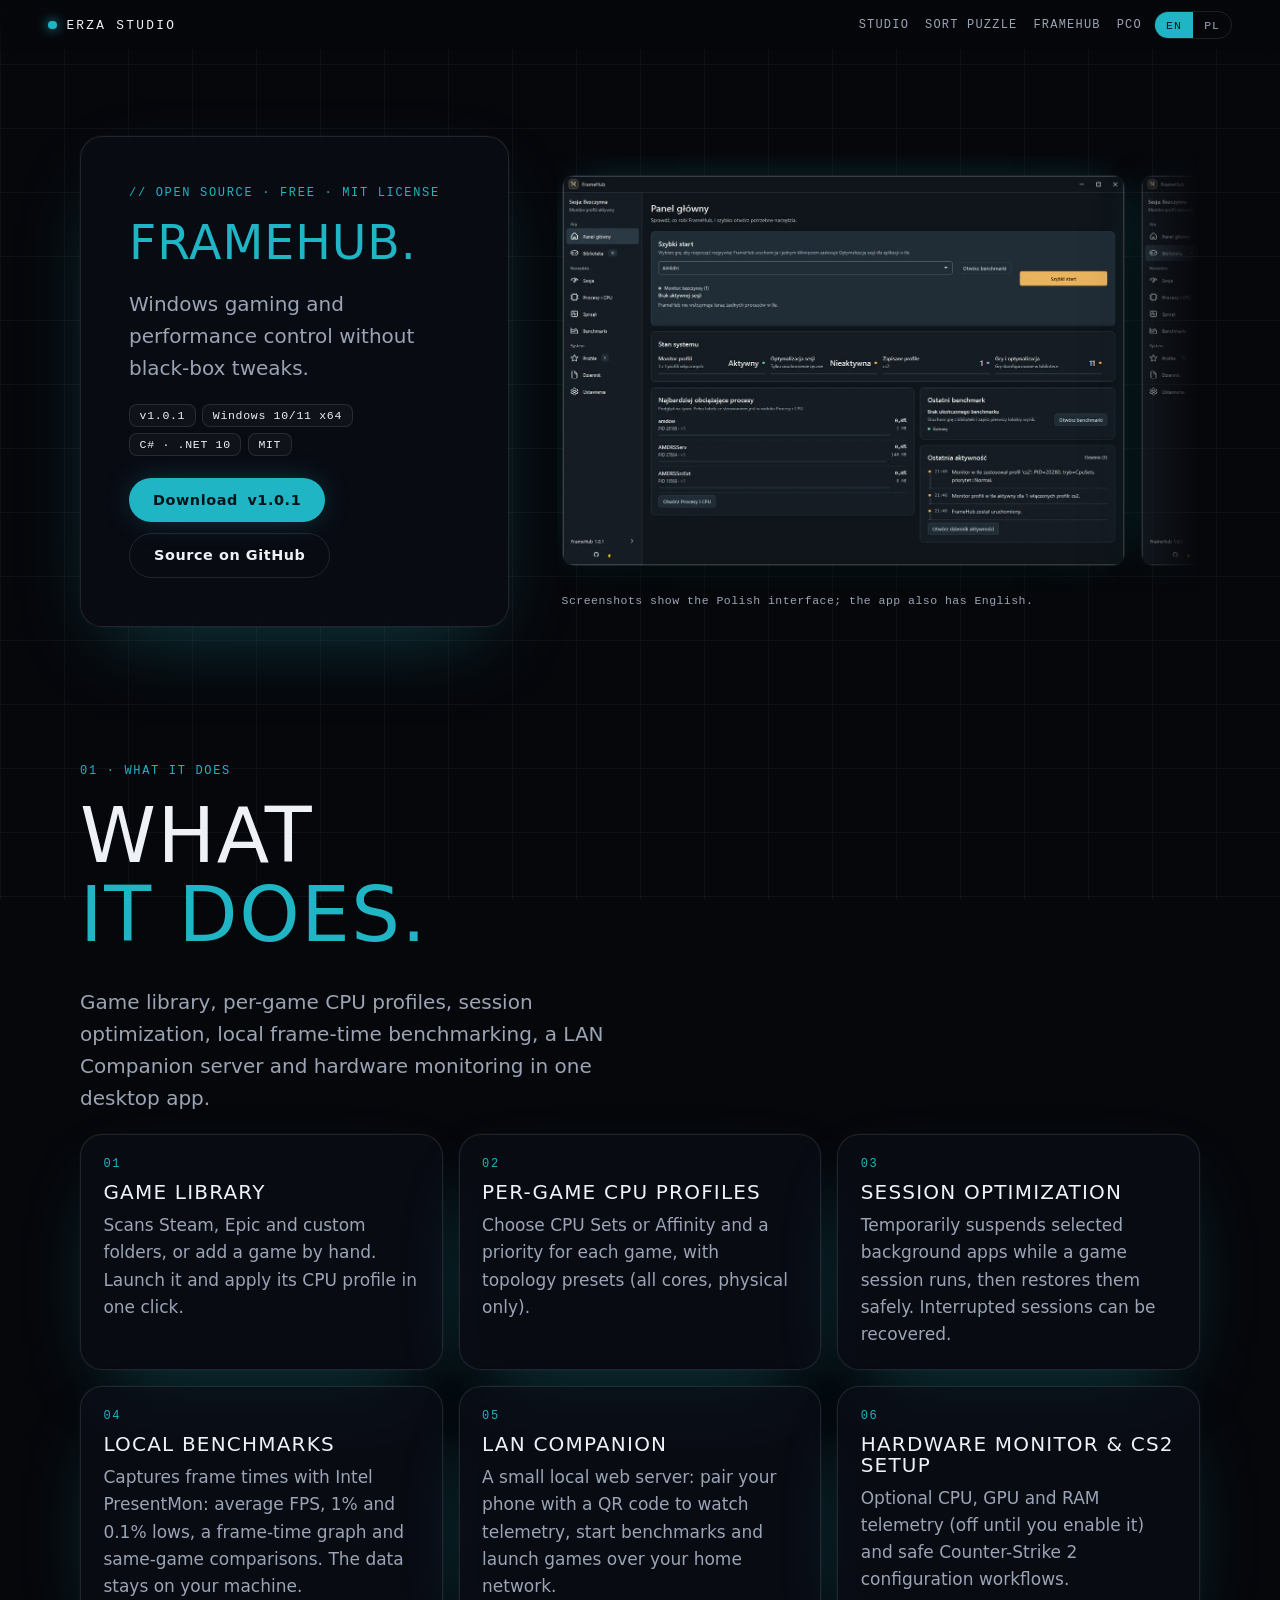
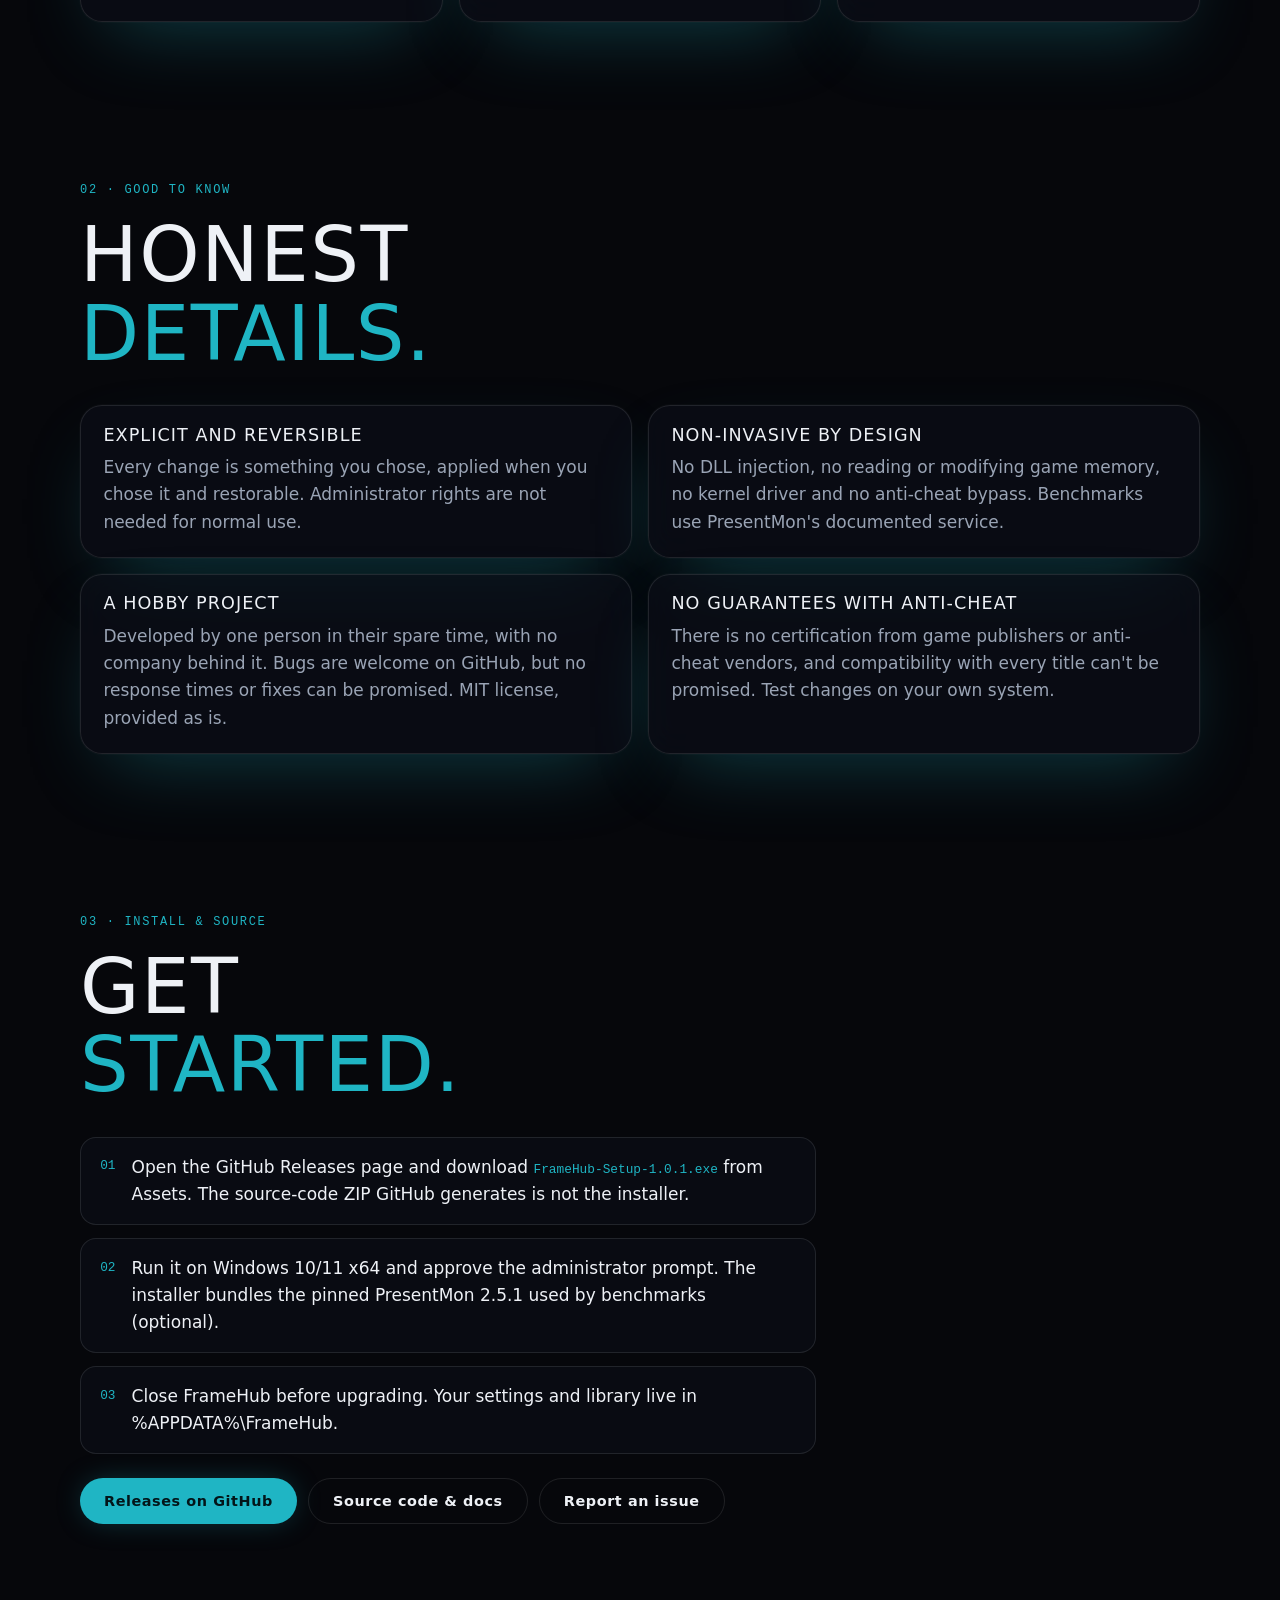
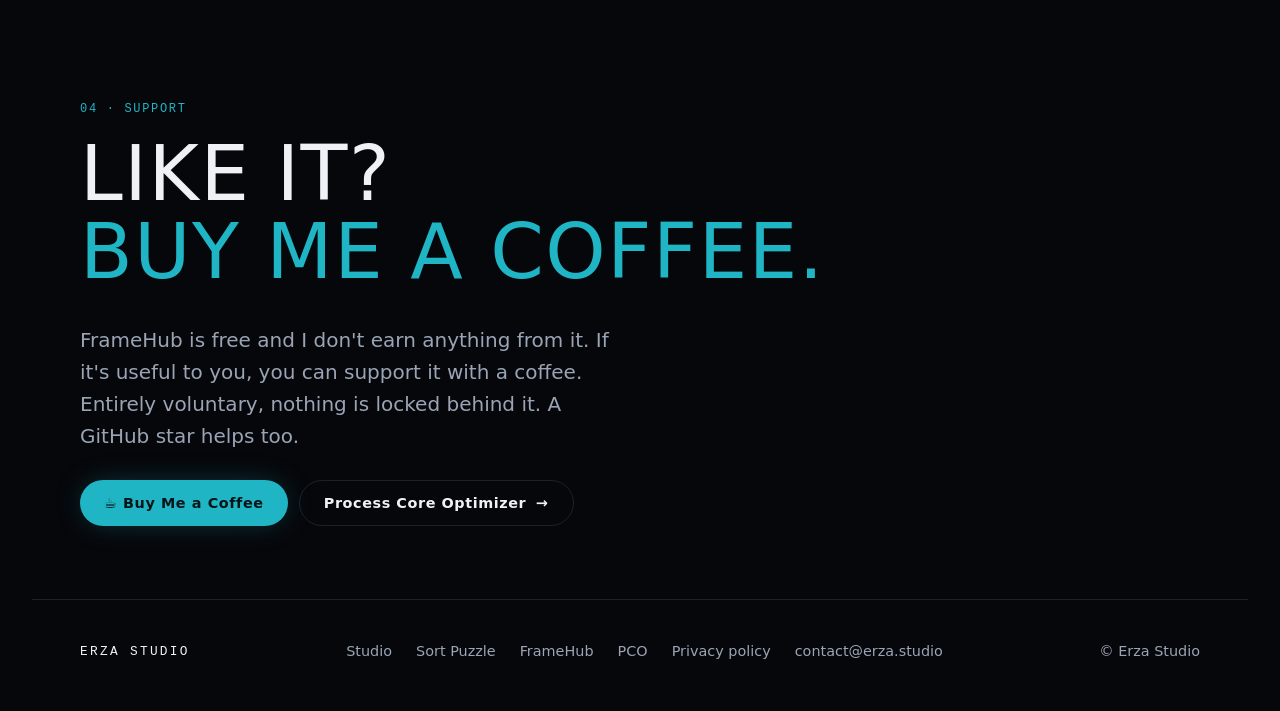
==== framehub/index.html @ 69d5fa0e "Add FrameHub and Process Core Optimizer pages and an open-source section on the studio page" ====
<!doctype html>
<html lang="en" data-lang="en">
<head>
<meta charset="utf-8">
<meta name="viewport" content="width=device-width, initial-scale=1">
<meta name="color-scheme" content="dark">
<meta name="theme-color" content="#06070b">
<title data-pl="FrameHub · Erza Studio">FrameHub · Erza Studio</title>
<meta name="description" content="FrameHub: an open-source (MIT) Windows tool for game library, per-game CPU profiles, session optimization and local benchmarks.">
<link rel="stylesheet" href="../studio.css">
<script>document.documentElement.classList.add("js")</script>
</head>
<body class="sub ">
<a class="skip" href="#main"><span data-l="en">Skip to content</span><span data-l="pl">Przejdź do treści</span></a>
<header class="top"><a class="brand" href="../" aria-label="Erza Studio"><span class="dot" aria-hidden="true"></span>ERZA STUDIO</a><nav aria-label="Main" data-al-en="Main" data-al-pl="Główna"><a href="../">Studio</a><a href="../sortpuzzle/">Sort Puzzle</a><a href="../framehub/">FrameHub</a><a href="../pco/">PCO</a></nav><div class="lang" role="group" aria-label="Language" data-al-en="Language" data-al-pl="Język"><button type="button" data-set="en" aria-pressed="true">EN</button><button type="button" data-set="pl" aria-pressed="false">PL</button></div></header>
<main id="main">

<section class="gp-hero app-hero">
  <div class="glass glow gp-card reveal">
    <p class="label">// OPEN SOURCE · <span data-l="en">FREE · MIT LICENSE</span><span data-l="pl">DARMOWE · LICENCJA MIT</span></p>
    <h1 class="app-h1"><em>FrameHub.</em></h1>
    <p class="lead"><span data-l="en">Windows gaming and performance control without black-box tweaks.</span><span data-l="pl">Kontrola gier i wydajności na Windows bez tajemniczych tweaków.</span></p>
    <ul class="chips" aria-label="Details" data-al-en="Details" data-al-pl="Szczegóły"><li>v1.0.1</li><li>Windows 10/11 x64</li><li>C# · .NET 10</li><li>MIT</li></ul>
    <div class="buttons"><a class="btn" href="https://github.com/9Erza/FrameHub/releases/tag/v1.0.1" rel="noopener"><span data-l="en">Download</span><span data-l="pl">Pobierz</span> v1.0.1</a><a class="btn ghost-link" href="https://github.com/9Erza/FrameHub" rel="noopener"><span data-l="en">Source on GitHub</span><span data-l="pl">Kod na GitHubie</span></a></div>
  </div>
  <div class="app-right reveal"><div class="gallery wide" tabindex="0" aria-label="Screenshots" data-al-en="Screenshots" data-al-pl="Zrzuty ekranu"><div class="wshot"><img src="shots/framehub-dashboard.webp" width="1200" height="831" loading="lazy" decoding="async" alt="FrameHub: Dashboard / Panel główny"></div><div class="wshot"><img src="shots/framehub-library.webp" width="1200" height="831" loading="lazy" decoding="async" alt="FrameHub: Game library / Biblioteka gier"></div><div class="wshot"><img src="shots/framehub-profile.webp" width="1200" height="831" loading="lazy" decoding="async" alt="FrameHub: Per-game CPU profile / Profil CPU dla gry"></div></div><p class="shotnote"><span data-l="en">Screenshots show the Polish interface; the app also has English.</span><span data-l="pl">Zrzuty pokazują polski interfejs; aplikacja ma też angielski.</span></p></div>
</section>
<section class="section" aria-labelledby="what-h">
  <p class="label reveal">01 · <span data-l="en">WHAT IT DOES</span><span data-l="pl">CO ROBI</span></p>
  <h2 id="what-h" class="reveal"><span data-l="en">What<br><em>it does.</em></span><span data-l="pl">Co<br><em>potrafi.</em></span></h2>
  <p class="lead reveal"><span data-l="en">Game library, per-game CPU profiles, session optimization, local frame-time benchmarking, a LAN Companion server and hardware monitoring in one desktop app.</span><span data-l="pl">Biblioteka gier, profile CPU dla poszczególnych gier, optymalizacja sesji, lokalne benchmarki czasu klatek, serwer LAN Companion i monitor sprzętu w jednej aplikacji.</span></p>
  <ul class="feats"><li class="glass glow feat reveal"><p class="label">01</p><h3><span data-l="en">Game library</span><span data-l="pl">Biblioteka gier</span></h3><p><span data-l="en">Scans Steam, Epic and custom folders, or add a game by hand. Launch it and apply its CPU profile in one click.</span><span data-l="pl">Skanuje Steam, Epic i własne foldery albo dodasz grę ręcznie. Uruchom ją i zastosuj profil CPU jednym kliknięciem.</span></p></li><li class="glass glow feat reveal"><p class="label">02</p><h3><span data-l="en">Per-game CPU profiles</span><span data-l="pl">Profile CPU dla gier</span></h3><p><span data-l="en">Choose CPU Sets or Affinity and a priority for each game, with topology presets (all cores, physical only).</span><span data-l="pl">Wybierz CPU Sets lub Affinity i priorytet dla każdej gry, z gotowymi układami rdzeni (wszystkie, tylko fizyczne).</span></p></li><li class="glass glow feat reveal"><p class="label">03</p><h3><span data-l="en">Session optimization</span><span data-l="pl">Optymalizacja sesji</span></h3><p><span data-l="en">Temporarily suspends selected background apps while a game session runs, then restores them safely. Interrupted sessions can be recovered.</span><span data-l="pl">Tymczasowo wstrzymuje wybrane aplikacje w tle na czas sesji gry, a potem bezpiecznie je przywraca. Przerwane sesje da się odzyskać.</span></p></li><li class="glass glow feat reveal"><p class="label">04</p><h3><span data-l="en">Local benchmarks</span><span data-l="pl">Lokalne benchmarki</span></h3><p><span data-l="en">Captures frame times with Intel PresentMon: average FPS, 1% and 0.1% lows, a frame-time graph and same-game comparisons. The data stays on your machine.</span><span data-l="pl">Mierzy czasy klatek przez Intel PresentMon: średnie FPS, 1% i 0,1% low, wykres czasu klatek i porównania tej samej gry. Dane zostają na Twoim komputerze.</span></p></li><li class="glass glow feat reveal"><p class="label">05</p><h3><span data-l="en">LAN Companion</span><span data-l="pl">LAN Companion</span></h3><p><span data-l="en">A small local web server: pair your phone with a QR code to watch telemetry, start benchmarks and launch games over your home network.</span><span data-l="pl">Mały lokalny serwer WWW: sparuj telefon kodem QR, by oglądać telemetrię, uruchamiać benchmarki i gry w domowej sieci.</span></p></li><li class="glass glow feat reveal"><p class="label">06</p><h3><span data-l="en">Hardware monitor & CS2 setup</span><span data-l="pl">Monitor sprzętu i ustawienia CS2</span></h3><p><span data-l="en">Optional CPU, GPU and RAM telemetry (off until you enable it) and safe Counter-Strike 2 configuration workflows.</span><span data-l="pl">Opcjonalna telemetria CPU, GPU i RAM (wyłączona, dopóki jej nie włączysz) oraz bezpieczne przepływy konfiguracji Counter-Strike 2.</span></p></li></ul>
</section>
<section class="section" aria-labelledby="honest-h">
  <p class="label reveal">02 · <span data-l="en">GOOD TO KNOW</span><span data-l="pl">WARTO WIEDZIEĆ</span></p>
  <h2 id="honest-h" class="reveal"><span data-l="en">Honest<br><em>details.</em></span><span data-l="pl">Uczciwie,<br><em>bez ściemy.</em></span></h2>
  <ul class="feats notes"><li class="glass glow feat reveal"><h3><span data-l="en">Explicit and reversible</span><span data-l="pl">Jawnie i odwracalnie</span></h3><p><span data-l="en">Every change is something you chose, applied when you chose it and restorable. Administrator rights are not needed for normal use.</span><span data-l="pl">Każda zmiana jest Twoim wyborem, stosowana wtedy, kiedy zdecydujesz, i odwracalna. Do zwykłego użycia nie trzeba uprawnień administratora.</span></p></li><li class="glass glow feat reveal"><h3><span data-l="en">Non-invasive by design</span><span data-l="pl">Nieinwazyjnie z założenia</span></h3><p><span data-l="en">No DLL injection, no reading or modifying game memory, no kernel driver and no anti-cheat bypass. Benchmarks use PresentMon's documented service.</span><span data-l="pl">Bez wstrzykiwania DLL, bez czytania i modyfikowania pamięci gry, bez sterownika jądra i bez omijania anti-cheata. Benchmarki używają udokumentowanej usługi PresentMon.</span></p></li><li class="glass glow feat reveal"><h3><span data-l="en">A hobby project</span><span data-l="pl">Projekt hobbystyczny</span></h3><p><span data-l="en">Developed by one person in their spare time, with no company behind it. Bugs are welcome on GitHub, but no response times or fixes can be promised. MIT license, provided as is.</span><span data-l="pl">Rozwijany przez jedną osobę w wolnym czasie, bez firmy za plecami. Błędy można zgłaszać na GitHubie, ale nie obiecuję czasu odpowiedzi ani poprawek. Licencja MIT, bez gwarancji.</span></p></li><li class="glass glow feat reveal"><h3><span data-l="en">No guarantees with anti-cheat</span><span data-l="pl">Bez gwarancji z anti-cheatem</span></h3><p><span data-l="en">There is no certification from game publishers or anti-cheat vendors, and compatibility with every title can't be promised. Test changes on your own system.</span><span data-l="pl">Nie ma certyfikacji od wydawców gier ani twórców anti-cheatów i nie da się obiecać zgodności z każdym tytułem. Sprawdzaj zmiany na własnym systemie.</span></p></li></ul>
</section>
<section class="section" aria-labelledby="inst-h">
  <p class="label reveal">03 · <span data-l="en">INSTALL &amp; SOURCE</span><span data-l="pl">INSTALACJA I KOD</span></p>
  <h2 id="inst-h" class="reveal"><span data-l="en">Get<br><em>started.</em></span><span data-l="pl">Jak<br><em>zacząć.</em></span></h2>
  <ol class="steps instsel"><li class="reveal"><b>01</b><span><span data-l="en">Open the GitHub Releases page and download <b>FrameHub-Setup-1.0.1.exe</b> from Assets. The source-code ZIP GitHub generates is not the installer.</span><span data-l="pl">Otwórz stronę wydań na GitHubie i pobierz <b>FrameHub-Setup-1.0.1.exe</b> z sekcji Assets. ZIP z kodem źródłowym generowany przez GitHub nie jest instalatorem.</span></span></li><li class="reveal"><b>02</b><span><span data-l="en">Run it on Windows 10/11 x64 and approve the administrator prompt. The installer bundles the pinned PresentMon 2.5.1 used by benchmarks (optional).</span><span data-l="pl">Uruchom na Windows 10/11 x64 i zatwierdź monit administratora. Instalator zawiera przypiętą wersję PresentMon 2.5.1 używaną w benchmarkach (opcjonalnie).</span></span></li><li class="reveal"><b>03</b><span><span data-l="en">Close FrameHub before upgrading. Your settings and library live in %APPDATA%\FrameHub.</span><span data-l="pl">Przed aktualizacją zamknij FrameHub. Ustawienia i biblioteka są w %APPDATA%\FrameHub.</span></span></li></ol>
  <p class="buttons reveal"><a class="btn" href="https://github.com/9Erza/FrameHub/releases/tag/v1.0.1" rel="noopener"><span data-l="en">Releases on GitHub</span><span data-l="pl">Wydania na GitHubie</span></a><a class="btn ghost-link" href="https://github.com/9Erza/FrameHub" rel="noopener"><span data-l="en">Source code & docs</span><span data-l="pl">Kod i dokumentacja</span></a><a class="btn ghost-link" href="https://github.com/9Erza/FrameHub/issues" rel="noopener"><span data-l="en">Report an issue</span><span data-l="pl">Zgłoś problem</span></a></p>
</section>
<section class="section contact" aria-labelledby="sup-h">
  <p class="label reveal">04 · <span data-l="en">SUPPORT</span><span data-l="pl">WSPARCIE</span></p>
  <h2 id="sup-h" class="reveal"><span data-l="en">Like it?<br><em>Buy me a coffee.</em></span><span data-l="pl">Podoba się?<br><em>Postaw mi kawę.</em></span></h2>
  <p class="lead reveal"><span data-l="en">FrameHub is free and I don't earn anything from it. If it's useful to you, you can support it with a coffee. Entirely voluntary, nothing is locked behind it. A GitHub star helps too.</span><span data-l="pl">FrameHub jest darmowy i nic na nim nie zarabiam. Jeśli Ci się przydaje, możesz wesprzeć go kawą. Całkowicie dobrowolnie, nic nie jest za to odblokowywane. Gwiazdka na GitHubie też pomaga.</span></p>
  <p class="buttons reveal"><a class="btn" href="https://buymeacoffee.com/9erza" rel="noopener">☕ Buy Me a Coffee</a><a class="btn ghost-link" href="../pco/">Process Core Optimizer <span aria-hidden="true">→</span></a></p>
</section>

</main>
<footer class="foot"><p class="brand-s">ERZA STUDIO</p><nav aria-label="Footer" data-al-en="Footer" data-al-pl="Stopka"><a href="../">Studio</a><a href="../sortpuzzle/">Sort Puzzle</a><a href="../framehub/">FrameHub</a><a href="../pco/">PCO</a><a href="../sortpuzzle/privacy/"><span data-l="en">Privacy policy</span><span data-l="pl">Polityka prywatności</span></a><a href="mailto:contact@erza.studio">contact@erza.studio</a></nav><p class="muted">© Erza Studio</p></footer>
<script src="../studio.js" defer></script>
</body>
</html>
---- studio.css ----
/* Erza Studio: cinematic dark studio page. Self-contained: system fonts only, no external requests. */
:root{
  --bg:#06070b;--ink:#eef1f6;--muted:#9aa4b5;--line:rgba(255,255,255,.10);
  --accent:#1fb5c4;--accent-ink:#031519;--accent-glow:rgba(31,181,196,.35);
  --glass:rgba(13,17,26,.58);
  --sans:"Helvetica Neue","Segoe UI",system-ui,-apple-system,Roboto,Arial,sans-serif;
  --mono:ui-monospace,"SF Mono",Menlo,Consolas,"Liberation Mono",monospace;
  --gut:clamp(1rem,5vw,3rem);
}
*{box-sizing:border-box}
html{-webkit-text-size-adjust:100%;background:var(--bg)}
@media (prefers-reduced-motion:no-preference){html{scroll-behavior:smooth}}
body{margin:0;color:var(--ink);font:400 1.0625rem/1.6 var(--sans);background:var(--bg);overflow-x:hidden;
  background-image:linear-gradient(rgba(255,255,255,.035) 1px,transparent 1px),linear-gradient(90deg,rgba(255,255,255,.035) 1px,transparent 1px);
  background-size:64px 64px;background-attachment:fixed}
body::before{content:"";position:fixed;inset:0;z-index:-1;pointer-events:none;
  background:radial-gradient(ellipse at 50% 0,transparent 0,var(--bg) 78%)}
img{max-width:100%;height:auto;display:block}
a{color:inherit}
:focus-visible{outline:2px solid var(--accent);outline-offset:3px;border-radius:4px}
.skip{position:absolute;left:-999px;top:.5rem;background:var(--accent);color:var(--accent-ink);padding:.5rem 1rem;border-radius:8px;z-index:100}
.skip:focus{left:.5rem}
.muted{color:var(--muted)}

/* language switch: spans hold both languages, CSS picks one */
html:not([data-lang=pl]) [data-l=pl]{display:none}
html[data-lang=pl] [data-l=en]{display:none}

/* type */
.label{font:500 .75rem/1.4 var(--mono);letter-spacing:.14em;text-transform:uppercase;color:var(--accent);margin:0 0 1.1rem}
h1,h2,h3{font-weight:200;text-transform:uppercase;letter-spacing:.02em;line-height:1.02;margin:0}
h1{font-size:clamp(2.1rem,9vw,4.3rem)}
h2{font-size:clamp(2.2rem,8vw,4.8rem)}
h3{font-size:clamp(1.6rem,5vw,2.4rem);font-weight:300;letter-spacing:.08em;margin-bottom:.8rem}
h1 em,h2 em{font-style:normal;color:var(--accent);font-weight:300}
.lead{font-size:clamp(1.05rem,2.4vw,1.25rem);color:var(--muted);max-width:34rem}

/* header */
.top{position:fixed;inset:0 0 auto 0;z-index:50;display:flex;align-items:center;justify-content:space-between;gap:.75rem;
  padding:.7rem var(--gut);background:linear-gradient(var(--bg),rgba(6,7,11,.0));backdrop-filter:blur(8px);-webkit-backdrop-filter:blur(8px)}
.brand{font:500 .8rem var(--mono);letter-spacing:.18em;text-decoration:none;display:flex;align-items:center;gap:.6rem;white-space:nowrap}
.dot{width:.55rem;height:.55rem;border-radius:50%;background:var(--accent);box-shadow:0 0 12px var(--accent)}
.top nav{display:flex;gap:1rem;margin-left:auto}
.top nav a{font:500 .75rem var(--mono);letter-spacing:.1em;text-decoration:none;color:var(--muted);text-transform:uppercase;padding:.4rem 0}
.top nav a:hover{color:var(--ink)}
.top nav b{color:var(--accent);font-weight:500}
.top nav span{display:none}
.lang{display:flex;border:1px solid var(--line);border-radius:999px;overflow:hidden}
.lang button{font:500 .72rem var(--mono);letter-spacing:.08em;background:none;border:0;color:var(--muted);padding:.4rem .7rem;cursor:pointer}
.lang button[aria-pressed=true]{background:var(--accent);color:var(--accent-ink)}

/* glass + glow cards */
.glass{background:var(--glass);border:1px solid var(--line);border-radius:22px;backdrop-filter:blur(16px);-webkit-backdrop-filter:blur(16px)}
.glow{position:relative;box-shadow:0 0 0 1px rgba(255,255,255,.02),0 30px 80px -30px var(--accent-glow)}
.glow::after{content:"";position:absolute;inset:0;border-radius:inherit;pointer-events:none;opacity:0;transition:opacity .3s;
  background:radial-gradient(420px circle at var(--mx,50%) var(--my,0%),rgba(31,181,196,.16),transparent 60%)}
.glow:hover::after{opacity:1}

/* buttons */
.btn{display:inline-flex;align-items:center;gap:.6rem;padding:.85rem 1.5rem;border-radius:999px;background:var(--accent);color:var(--accent-ink);
  font:600 .9rem var(--sans);letter-spacing:.04em;text-decoration:none;box-shadow:0 0 30px -6px var(--accent-glow);transition:transform .2s,box-shadow .2s}
.btn:hover{transform:translateY(-2px);box-shadow:0 0 44px -4px var(--accent)}

/* hero */
.hero{position:relative;min-height:100vh;min-height:100svh;display:flex;align-items:center;padding:6rem var(--gut) 5rem;overflow:hidden}
#bg{position:absolute;inset:0;width:100%;height:100%;display:block}
.hero-in{position:relative;display:grid;gap:1rem;width:100%;max-width:76rem;margin:0 auto}
.hero-card{padding:clamp(1.4rem,4vw,3rem);max-width:46rem}
.hero-card .lead{margin:1.2rem 0 1.6rem}
.status{padding:1rem 1.25rem;max-width:20rem}
.status .label{margin-bottom:.5rem}
.status p{margin:0}
.st{font-size:1.15rem;font-weight:500;display:flex;align-items:center;gap:.6rem}
.pulse{width:.6rem;height:.6rem;border-radius:50%;background:var(--accent);box-shadow:0 0 0 0 var(--accent-glow);animation:pulse 2.4s infinite}
@keyframes pulse{70%{box-shadow:0 0 0 12px rgba(31,181,196,0)}100%{box-shadow:0 0 0 0 rgba(31,181,196,0)}}
.scrollhint{position:absolute;left:0;right:0;bottom:1.2rem;text-align:center;font:500 .7rem var(--mono);letter-spacing:.3em;color:var(--muted);margin:0}

/* sections */
.section{max-width:76rem;margin:0 auto;padding:clamp(3.5rem,9vw,6.5rem) var(--gut) clamp(2rem,5vw,3.5rem)}
.section h2{margin-bottom:2rem}

/* 01 story (scroll-driven bottles) */
.story{position:relative;padding:4rem var(--gut)}
.stage{max-width:76rem;margin:0 auto;display:grid;gap:2rem;align-items:center}
.steps{list-style:none;padding:0;margin:2rem 0 0;display:grid;gap:.9rem}
.steps li{display:flex;gap:1rem;padding:1rem 1.1rem;border:1px solid var(--line);border-radius:16px;background:rgba(13,17,26,.4);transition:opacity .4s,border-color .4s,box-shadow .4s}
.steps b{font:500 .8rem var(--mono);color:var(--accent);padding-top:.25rem}
.steps span{color:var(--ink)}
.bottles{--p:1;display:flex;justify-content:center;align-items:flex-end;gap:clamp(.6rem,3vw,1.6rem);min-height:15rem}
.bottle{width:clamp(3rem,13vw,5.2rem);flex:none}
.bottle .neck{width:56%;height:clamp(.9rem,3vw,1.4rem);margin:0 auto;border:1.5px solid rgba(255,255,255,.28);border-bottom:0;border-radius:8px 8px 0 0}
.bottle .body{height:clamp(9.5rem,32vw,14.5rem);border:1.5px solid rgba(255,255,255,.28);border-radius:10px 10px 22px 22px;background:rgba(255,255,255,.035);
  display:flex;flex-direction:column-reverse;padding:5px;gap:4px;overflow:hidden;box-shadow:inset 0 0 24px rgba(255,255,255,.03)}
.seg{flex:1 1 0;min-height:0;border-radius:6px;background:var(--c);box-shadow:0 0 16px -2px var(--c);transform-origin:50% 100%;
  transform:scaleY(clamp(0,calc(var(--p)*19 - var(--i)),1));opacity:clamp(0,calc(var(--p)*19 - var(--i)),1)}
.bottle.empty .body{opacity:.7}

/* 02 games */
.game{display:grid;grid-template-columns:minmax(0,1fr);gap:1.5rem;padding:clamp(1.2rem,4vw,2.5rem);margin-top:.5rem}
.shots{display:flex;justify-content:center;align-items:center;gap:.6rem;padding:1rem 0}
.shots picture,.shots span.s{display:block}
.shots img{width:100%;border-radius:18px;border:1px solid var(--line);box-shadow:0 20px 50px -20px rgba(0,0,0,.8),0 0 40px -14px var(--accent-glow)}
.shot{width:clamp(5.5rem,27vw,11rem);flex:none;position:relative}
.shot:nth-child(1){transform:rotate(-5deg) translateY(.8rem)}
.shot:nth-child(2){z-index:1;width:clamp(6.5rem,32vw,13rem)}
.shot:nth-child(3){transform:rotate(5deg) translateY(.8rem)}
.tags{list-style:none;display:flex;flex-wrap:wrap;gap:.5rem;padding:0;margin:1.2rem 0}
.tags li{font:500 .75rem var(--mono);letter-spacing:.08em;text-transform:uppercase;border:1px solid var(--line);border-radius:999px;padding:.35rem .8rem;color:var(--ink)}
.tags li::before{content:"#";color:var(--accent);margin-right:.2rem}
.facts{display:grid;grid-template-columns:1fr 1fr;gap:.7rem;margin:0 0 1.6rem}
.facts div{border:1px solid var(--line);border-radius:14px;padding:.8rem 1rem;background:rgba(255,255,255,.025)}
.facts dt{font-size:1.5rem;font-weight:300;color:var(--accent);line-height:1.1}
.facts dd{margin:.15rem 0 0;font-size:.85rem;color:var(--muted)}

/* 03 contact */
.contact{text-align:left}
.mail{display:inline-block;font:300 clamp(1.3rem,5.4vw,2.6rem)/1.2 var(--sans);text-decoration:none;border-bottom:1px solid var(--accent);padding-bottom:.2rem;word-break:break-all}
.mail:hover{color:var(--accent)}

/* footer */
.foot{max-width:76rem;margin:0 auto;padding:2.5rem var(--gut) 3rem;border-top:1px solid var(--line);display:grid;gap:1rem;font-size:.9rem}
.foot nav{display:flex;flex-wrap:wrap;gap:.5rem 1.5rem}
.foot a{color:var(--muted);text-decoration:none}.foot a:hover{color:var(--ink)}
.brand-s{font:500 .8rem var(--mono);letter-spacing:.18em;margin:0}
.foot p.muted{margin:0}

/* reveal on scroll (only when JS runs and motion is allowed) */
.anim .reveal{opacity:0;transform:translateY(28px);transition:opacity .9s cubic-bezier(.2,.7,.2,1),transform .9s cubic-bezier(.2,.7,.2,1)}
.anim .reveal.in{opacity:1;transform:none}
.anim .reveal:nth-child(2){transition-delay:.08s}
.anim .reveal:nth-child(3){transition-delay:.16s}
.anim .story{height:340vh;padding:0}
.anim .stage{position:sticky;top:0;height:100vh;height:100svh;padding:5rem var(--gut) 1rem;align-content:center}
.anim .steps li{opacity:.58}
.anim .stage[data-step="1"] .steps li:nth-child(1),
.anim .stage[data-step="2"] .steps li:nth-child(2),
.anim .stage[data-step="3"] .steps li:nth-child(3){opacity:1;border-color:var(--accent);box-shadow:0 0 30px -12px var(--accent)}
.anim .hero-card{transform:translateY(calc(var(--hs,0)*-40px));opacity:calc(1 - var(--hs,0)*.7)}

@media (min-width:560px){
  .top nav span{display:inline}
}
@media (min-width:860px){
  .hero-in{grid-template-columns:1fr auto;align-items:end}
  .status{justify-self:end;align-self:start;margin-top:-1rem}
  .stage{grid-template-columns:1.1fr 1fr;gap:4rem}
  .bottles{min-height:22rem}
  .bottle{width:5.6rem}
  .bottle .body{height:17rem}
  .game{grid-template-columns:minmax(0,1.05fr) minmax(0,1fr);align-items:center;gap:3rem}
  .shot{width:clamp(6.5rem,11vw,9.5rem)}
  .shot:nth-child(2){width:clamp(7.5rem,13vw,11.5rem)}
  .shots{padding-right:.5rem}
  .foot{grid-template-columns:auto 1fr auto;align-items:center;gap:2rem}
  .foot nav{justify-content:center}
}
@media (max-width:859px){
  .anim .stage{grid-template-rows:auto auto;gap:1rem;padding-top:4.6rem}
  .anim .story .bottles{order:-1;min-height:0}
  .anim .steps{margin-top:1rem;gap:.5rem}
  .anim .steps li{padding:.6rem .9rem;font-size:.95rem}
  .anim .story h2{font-size:clamp(1.9rem,8.5vw,2.6rem)}
  .anim .story .label{margin-bottom:.5rem}
  .anim .story .copy{display:flex;flex-direction:column}
}

/* sub pages (game page, privacy policy) */
.sub main{padding-top:4.5rem}
.sub .top nav a{white-space:nowrap}
@media (max-width:559px){.sub .top nav{display:none}.sub .top{justify-content:space-between}}
.gp-hero{max-width:76rem;margin:0 auto;padding:clamp(1.5rem,5vw,4rem) var(--gut) 2rem;display:grid;grid-template-columns:minmax(0,1fr);gap:2rem;align-items:center}
.gp-card{padding:clamp(1.4rem,4vw,3rem)}
.gp-card h1{font-size:clamp(3rem,13vw,6.4rem);margin-bottom:1.2rem}
.buttons{display:flex;flex-wrap:wrap;gap:.7rem;margin-top:1.4rem}
.btn.ghost{background:transparent;color:var(--muted);border:1px dashed rgba(255,255,255,.28);box-shadow:none;cursor:default;font-weight:500}
.btn.ghost:hover{transform:none;box-shadow:none}
.btn.ghost-link{background:transparent;color:var(--ink);border:1px solid var(--line);box-shadow:none}
.btn.ghost-link:hover{border-color:var(--accent);box-shadow:0 0 30px -10px var(--accent)}
.gallery{display:flex;gap:1rem;overflow-x:auto;scroll-snap-type:x mandatory;padding:1.2rem .3rem 1.6rem;margin:0 calc(var(--gut)*-1);padding-inline:var(--gut);scrollbar-width:thin;scrollbar-color:var(--accent) transparent}
.gshot{flex:none;width:min(62vw,15rem);scroll-snap-align:center}
.gshot img{width:100%;border-radius:20px;border:1px solid var(--line);box-shadow:0 24px 60px -24px rgba(0,0,0,.9),0 0 46px -14px var(--accent-glow)}
.feats{list-style:none;padding:0;margin:0;display:grid;grid-template-columns:minmax(0,1fr);gap:1rem}
.feat{padding:1.3rem 1.4rem}
.feat .label{margin-bottom:.6rem}
.feat h3{font-size:1.25rem;letter-spacing:.06em;margin-bottom:.6rem}
.feat p:last-child{margin:0;color:var(--muted)}
.fair{padding:clamp(1.3rem,4vw,2.4rem);max-width:46rem}
.fair .lead{margin:0;color:var(--ink);max-width:none}
.contact .btn{margin-top:.4rem}
@media (min-width:860px){
  .gp-hero{grid-template-columns:minmax(0,1fr) minmax(0,1.15fr);gap:3rem}
  .gallery{margin:0;padding-inline:.3rem 3rem;-webkit-mask-image:linear-gradient(90deg,#000 88%,transparent);mask-image:linear-gradient(90deg,#000 88%,transparent)}
  .gshot{width:clamp(9rem,15vw,12.5rem)}
  .gshot:nth-child(odd){transform:translateY(1.2rem)}
  .feats{grid-template-columns:repeat(3,minmax(0,1fr))}
}
.anim .reveal.feat:nth-child(3n+2){transition-delay:.08s}
.anim .reveal.feat:nth-child(3n){transition-delay:.16s}

/* privacy policy prose (content unchanged, only restyled) */
.prose-page main{max-width:50rem;margin:0 auto;padding:6rem var(--gut) 3rem}
.prose-page h1{font-size:clamp(1.9rem,6.5vw,3.2rem);margin-bottom:1rem}
.prose-page h2{font-size:clamp(1.3rem,3.4vw,1.8rem);font-weight:300;margin:2.6rem 0 .8rem;letter-spacing:.04em;color:var(--ink)}
.prose-page section{margin-top:1.5rem}
.prose-page p,.prose-page li{color:#d3d9e3}
.prose-page strong{color:var(--ink);font-weight:600}
.prose-page a{color:var(--accent);text-underline-offset:3px}
.prose-page ul{padding-left:1.2rem}
.prose-page .langs a{display:inline-block;margin-right:.6rem;padding:.35rem .9rem;border:1px solid var(--line);border-radius:999px;text-decoration:none;font:500 .75rem var(--mono);letter-spacing:.08em;text-transform:uppercase;color:var(--ink)}
.prose-page .langs a:hover{border-color:var(--accent)}
.prose-page mark{background:rgba(247,201,72,.18);color:#f7d77a;padding:0 .3em;border-radius:4px}
.prose-page .draft{border:1px solid rgba(247,201,72,.5);background:rgba(247,201,72,.07);border-radius:16px;padding:1rem 1.2rem;margin:1.2rem 0;color:var(--ink)}
.prose-page table{border-collapse:collapse;width:100%;font-size:.92rem;display:block;overflow-x:auto;margin:1rem 0}
.prose-page th,.prose-page td{border:1px solid var(--line);padding:.55rem .7rem;text-align:left;vertical-align:top}
.prose-page th{background:rgba(255,255,255,.04);font:500 .75rem var(--mono);letter-spacing:.08em;text-transform:uppercase;color:var(--accent)}
.prose-page section{scroll-margin-top:5rem}
/* open-source apps: studio cards, app pages */
.st2{margin-top:.9rem}
.status p.st2+p{margin-top:.1rem}
.hero-card .buttons{margin-top:1.2rem}
.oss-grid{display:grid;grid-template-columns:minmax(0,1fr);gap:1.2rem;margin:2rem 0 1.5rem}
.app{padding:1.2rem;display:flex;flex-direction:column;gap:.2rem}
.app .app-shot{display:block;margin-bottom:1rem;border-radius:14px;overflow:hidden;border:1px solid var(--line);background:#0b0f17}
.app .app-shot img{width:100%;height:auto;transition:transform .6s}
.app:hover .app-shot img{transform:scale(1.03)}
.app h3{font-size:1.4rem;margin:.1rem 0 .6rem}
.app p{color:var(--muted);margin:0 0 .8rem}
.app .label{margin-bottom:.5rem}
.app .buttons{margin-top:auto;padding-top:.5rem}
.chips{list-style:none;display:flex;flex-wrap:wrap;gap:.4rem;padding:0;margin:.2rem 0 .6rem}
.chips li{font:500 .72rem var(--mono);letter-spacing:.06em;border:1px solid var(--line);border-radius:8px;padding:.25rem .6rem;color:var(--ink);background:rgba(255,255,255,.03)}
.app-h1{font-size:clamp(2.2rem,8.5vw,3.6rem)!important;overflow-wrap:anywhere}
.gallery.wide{align-items:center;flex-wrap:nowrap}
.wshot{flex:none;width:min(88vw,34rem);scroll-snap-align:center}
.wshot img{width:100%;border-radius:12px;border:1px solid var(--line);box-shadow:0 24px 60px -24px rgba(0,0,0,.9),0 0 46px -14px var(--accent-glow)}
.app-right{min-width:0}
.shotnote{font:500 .72rem var(--mono);letter-spacing:.04em;color:var(--muted);margin:.2rem .3rem 0}
.notes .feat h3{font-size:1.1rem}
.instsel{list-style:none;padding:0;margin:1.5rem 0;display:grid;gap:.8rem;max-width:46rem}
.instsel li{display:flex;gap:1rem;padding:1rem 1.2rem;border:1px solid var(--line);border-radius:16px;background:rgba(13,17,26,.5)}
.instsel b{font:500 .8rem var(--mono);color:var(--accent);padding-top:.3rem}
.instsel span{overflow-wrap:anywhere}
@media (min-width:860px){
  .oss-grid{grid-template-columns:repeat(2,minmax(0,1fr))}
  .app-hero{grid-template-columns:minmax(0,.8fr) minmax(0,1.2fr)}
  .app-h1{font-size:clamp(2.2rem,3.7vw,3.6rem)!important}
  .gallery.wide{margin:0;padding-inline:.3rem 3rem}
  .wshot{width:clamp(24rem,44vw,42rem)}
  .notes{grid-template-columns:repeat(2,minmax(0,1fr))}
}

@media (prefers-reduced-motion:reduce){
  *,*::before,*::after{animation:none!important;transition:none!important}
  .glow::after{display:none}
}
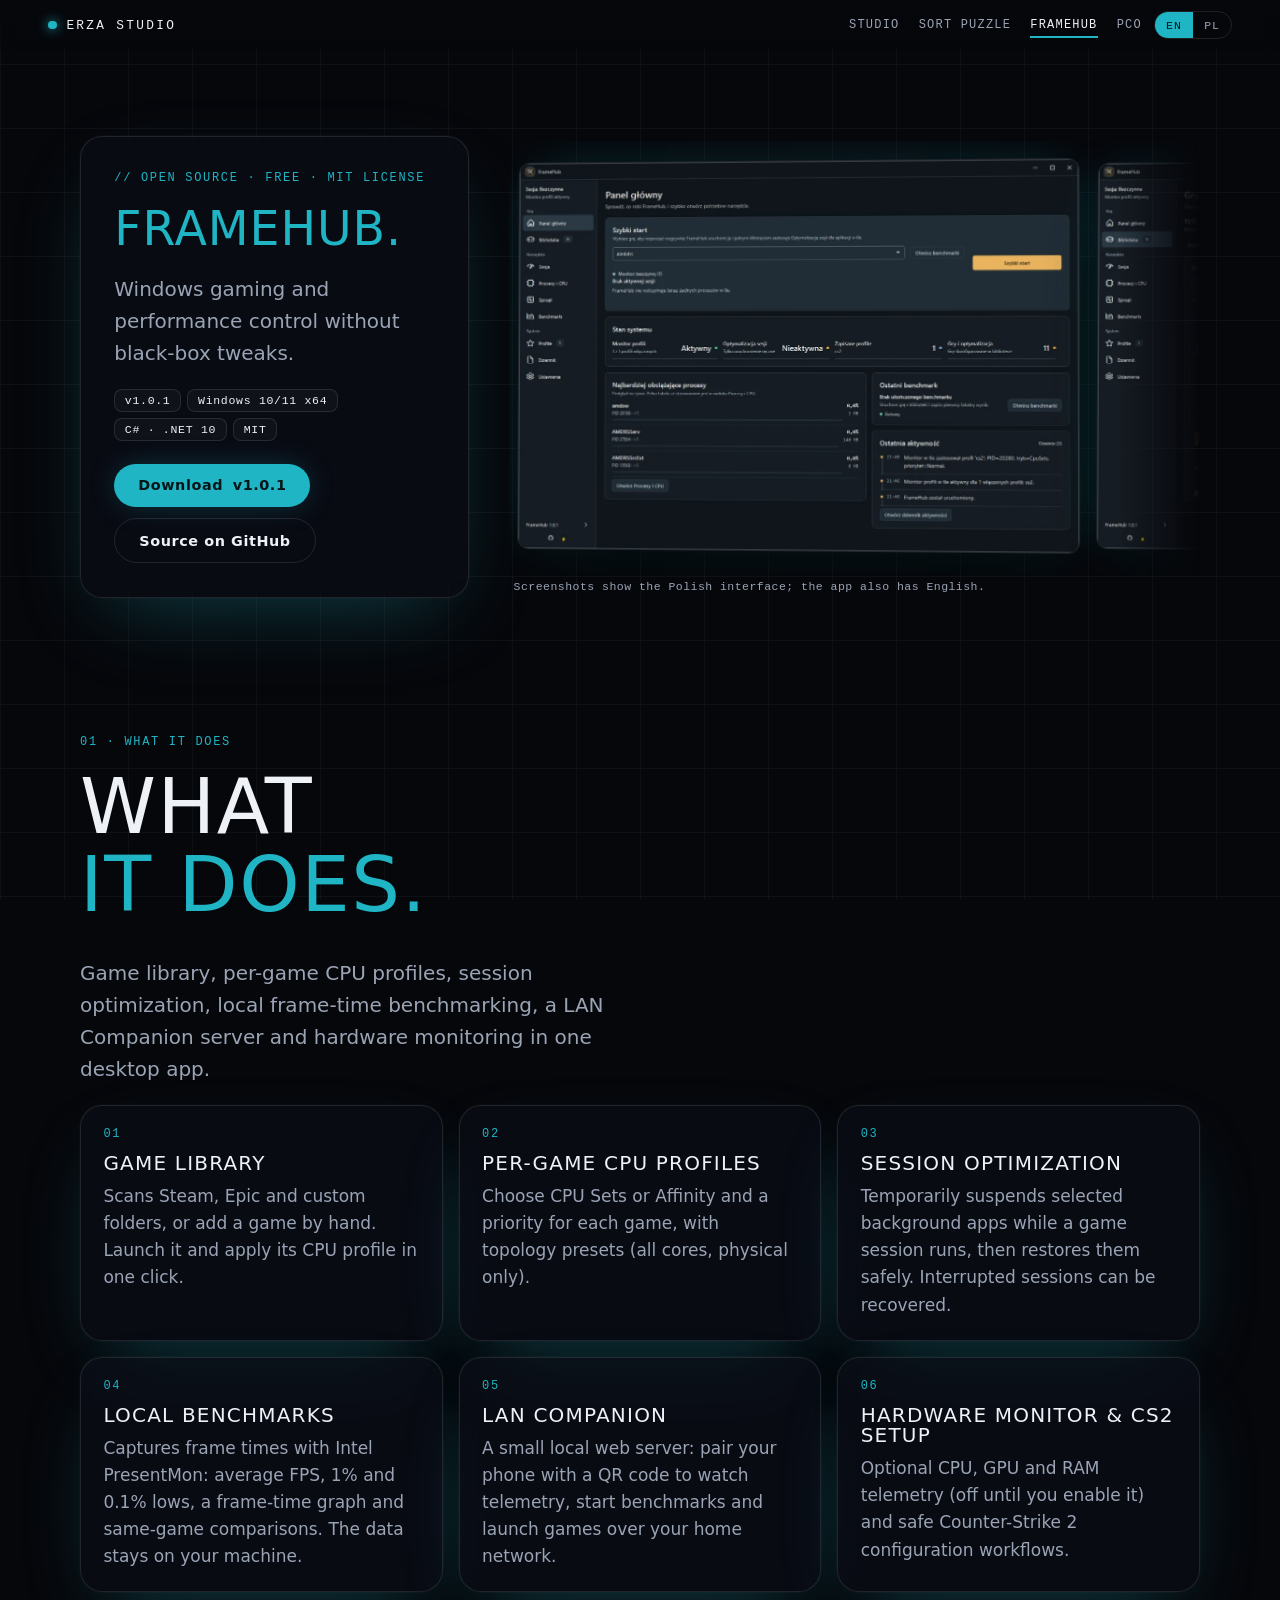
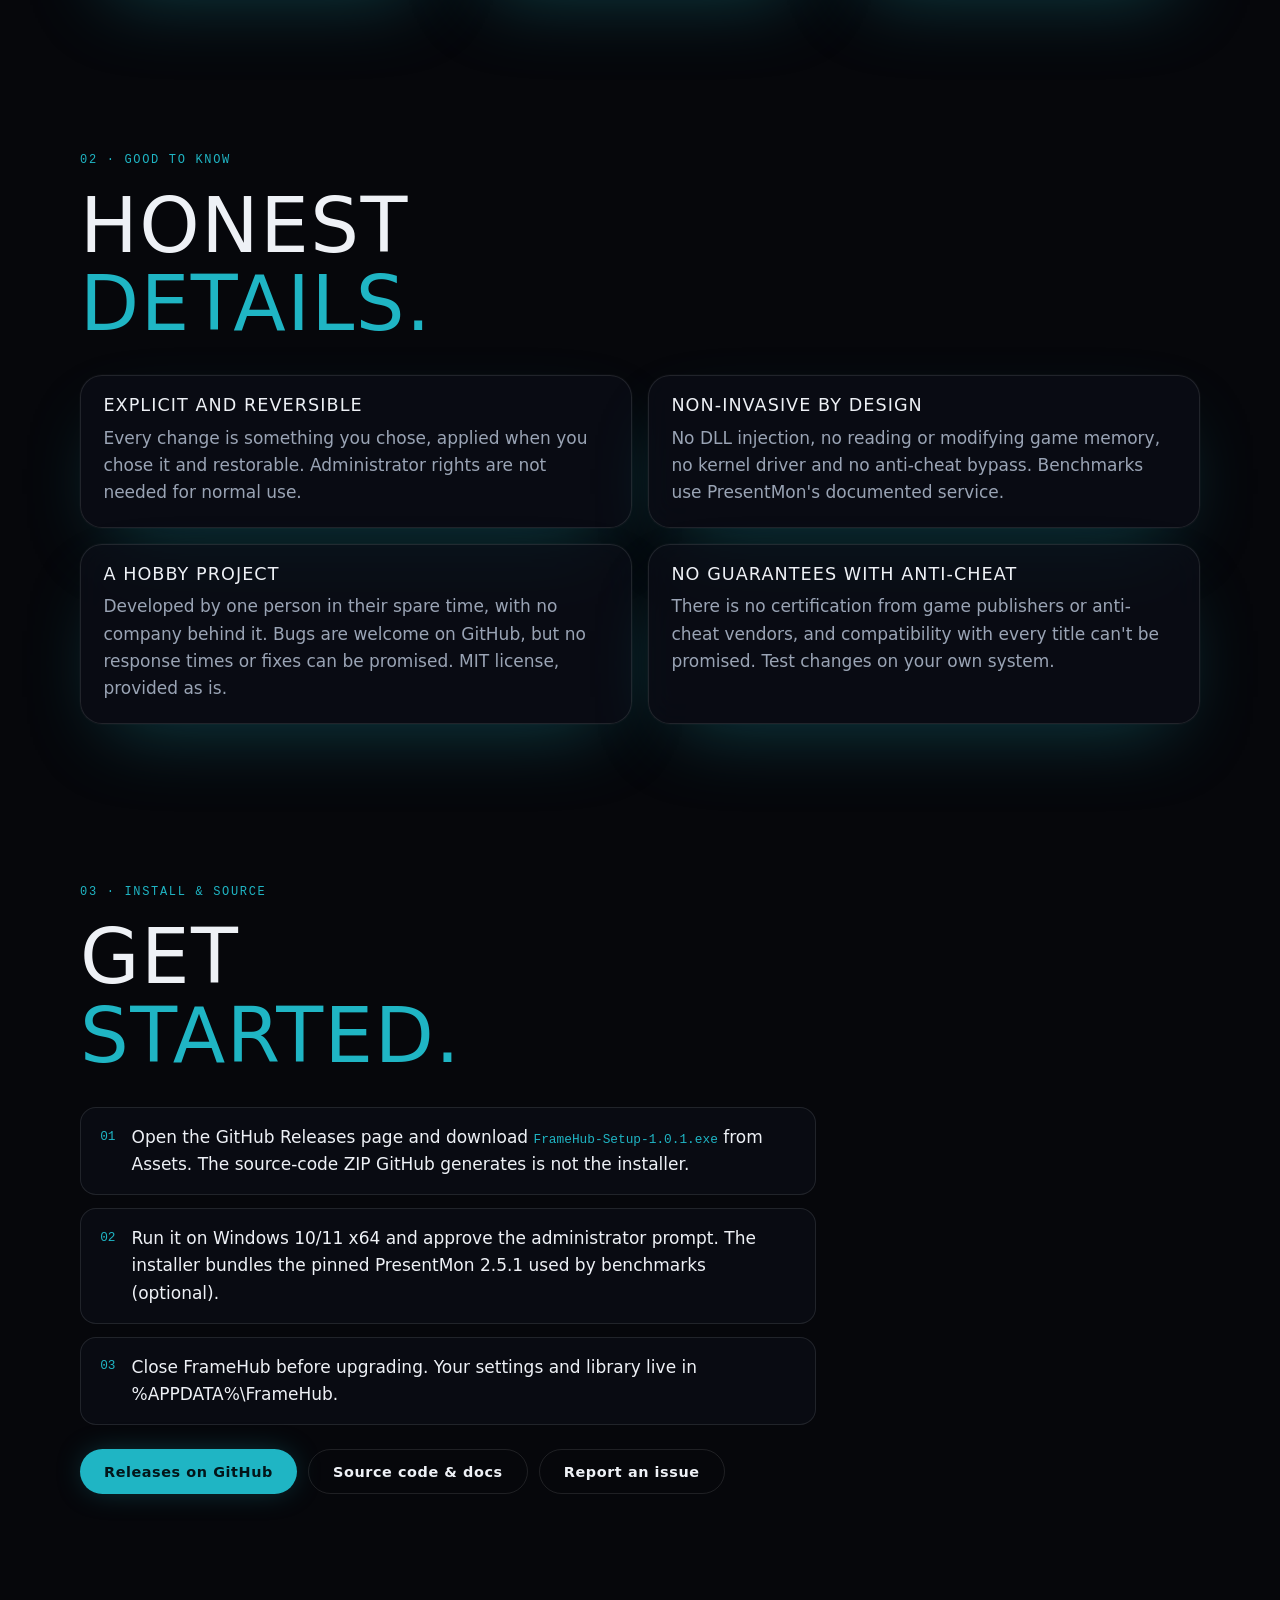
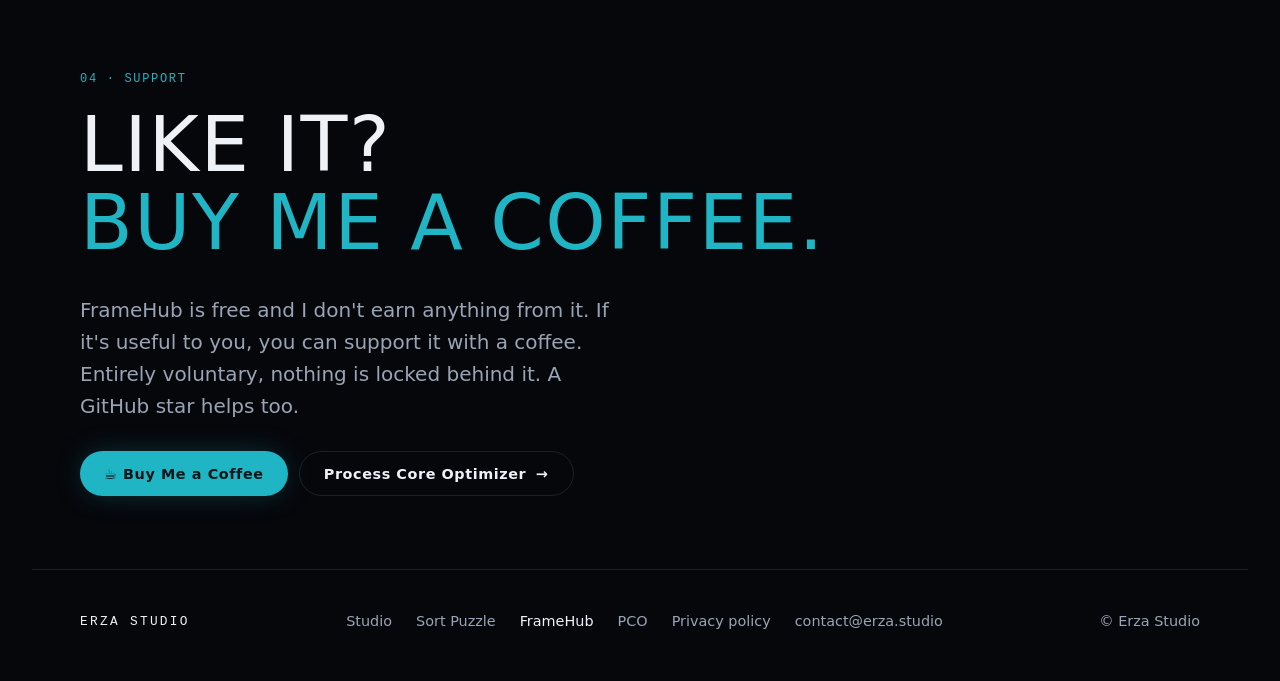
==== commit cac29e88: "Rework the PCO page for v2.1.0 and unify the site design PCO page: real 2.1.0 screenshots, what's ne" ====
--- a/framehub/index.html
+++ b/framehub/index.html
@@ -7,12 +7,13 @@
 <meta name="theme-color" content="#06070b">
 <title data-pl="FrameHub · Erza Studio">FrameHub · Erza Studio</title>
 <meta name="description" content="FrameHub: an open-source (MIT) Windows tool for game library, per-game CPU profiles, session optimization and local benchmarks.">
+<link rel="icon" href="../favicon.svg" type="image/svg+xml">
 <link rel="stylesheet" href="../studio.css">
 <script>document.documentElement.classList.add("js")</script>
 </head>
-<body class="sub ">
+<body class="sub">
 <a class="skip" href="#main"><span data-l="en">Skip to content</span><span data-l="pl">Przejdź do treści</span></a>
-<header class="top"><a class="brand" href="../" aria-label="Erza Studio"><span class="dot" aria-hidden="true"></span>ERZA STUDIO</a><nav aria-label="Main" data-al-en="Main" data-al-pl="Główna"><a href="../">Studio</a><a href="../sortpuzzle/">Sort Puzzle</a><a href="../framehub/">FrameHub</a><a href="../pco/">PCO</a></nav><div class="lang" role="group" aria-label="Language" data-al-en="Language" data-al-pl="Język"><button type="button" data-set="en" aria-pressed="true">EN</button><button type="button" data-set="pl" aria-pressed="false">PL</button></div></header>
+<header class="top"><a class="brand" href="../" aria-label="Erza Studio"><span class="dot" aria-hidden="true"></span>ERZA STUDIO</a><nav aria-label="Main" data-al-en="Main" data-al-pl="Główna"><a href="../">Studio</a><a href="../sortpuzzle/">Sort Puzzle</a><a href="../framehub/" aria-current="page">FrameHub</a><a href="../pco/">PCO</a></nav><div class="lang" role="group" aria-label="Language" data-al-en="Language" data-al-pl="Język"><button type="button" data-set="en" aria-pressed="true">EN</button><button type="button" data-set="pl" aria-pressed="false">PL</button></div></header>
 <main id="main">
 
 <section class="gp-hero app-hero">
@@ -23,7 +24,7 @@
     <ul class="chips" aria-label="Details" data-al-en="Details" data-al-pl="Szczegóły"><li>v1.0.1</li><li>Windows 10/11 x64</li><li>C# · .NET 10</li><li>MIT</li></ul>
     <div class="buttons"><a class="btn" href="https://github.com/9Erza/FrameHub/releases/tag/v1.0.1" rel="noopener"><span data-l="en">Download</span><span data-l="pl">Pobierz</span> v1.0.1</a><a class="btn ghost-link" href="https://github.com/9Erza/FrameHub" rel="noopener"><span data-l="en">Source on GitHub</span><span data-l="pl">Kod na GitHubie</span></a></div>
   </div>
-  <div class="app-right reveal"><div class="gallery wide" tabindex="0" aria-label="Screenshots" data-al-en="Screenshots" data-al-pl="Zrzuty ekranu"><div class="wshot"><img src="shots/framehub-dashboard.webp" width="1200" height="831" loading="lazy" decoding="async" alt="FrameHub: Dashboard / Panel główny"></div><div class="wshot"><img src="shots/framehub-library.webp" width="1200" height="831" loading="lazy" decoding="async" alt="FrameHub: Game library / Biblioteka gier"></div><div class="wshot"><img src="shots/framehub-profile.webp" width="1200" height="831" loading="lazy" decoding="async" alt="FrameHub: Per-game CPU profile / Profil CPU dla gry"></div></div><p class="shotnote"><span data-l="en">Screenshots show the Polish interface; the app also has English.</span><span data-l="pl">Zrzuty pokazują polski interfejs; aplikacja ma też angielski.</span></p></div>
+  <div class="app-right reveal"><div class="gallery wide" tabindex="0" aria-label="Screenshots" data-al-en="Screenshots" data-al-pl="Zrzuty ekranu"><div class="wshot"><button type="button" class="frame" aria-label="Enlarge screenshot" data-al-en="Enlarge screenshot" data-al-pl="Powiększ zrzut ekranu"><img src="shots/framehub-dashboard.webp" width="1200" height="831" loading="lazy" decoding="async" alt="FrameHub: Dashboard / Panel główny"></button></div><div class="wshot"><button type="button" class="frame" aria-label="Enlarge screenshot" data-al-en="Enlarge screenshot" data-al-pl="Powiększ zrzut ekranu"><img src="shots/framehub-library.webp" width="1200" height="831" loading="lazy" decoding="async" alt="FrameHub: Game library / Biblioteka gier"></button></div><div class="wshot"><button type="button" class="frame" aria-label="Enlarge screenshot" data-al-en="Enlarge screenshot" data-al-pl="Powiększ zrzut ekranu"><img src="shots/framehub-profile.webp" width="1200" height="831" loading="lazy" decoding="async" alt="FrameHub: Per-game CPU profile / Profil CPU dla gry"></button></div></div><p class="shotnote"><span data-l="en">Screenshots show the Polish interface; the app also has English.</span><span data-l="pl">Zrzuty pokazują polski interfejs; aplikacja ma też angielski.</span></p></div>
 </section>
 <section class="section" aria-labelledby="what-h">
   <p class="label reveal">01 · <span data-l="en">WHAT IT DOES</span><span data-l="pl">CO ROBI</span></p>
@@ -50,7 +51,7 @@
 </section>
 
 </main>
-<footer class="foot"><p class="brand-s">ERZA STUDIO</p><nav aria-label="Footer" data-al-en="Footer" data-al-pl="Stopka"><a href="../">Studio</a><a href="../sortpuzzle/">Sort Puzzle</a><a href="../framehub/">FrameHub</a><a href="../pco/">PCO</a><a href="../sortpuzzle/privacy/"><span data-l="en">Privacy policy</span><span data-l="pl">Polityka prywatności</span></a><a href="mailto:contact@erza.studio">contact@erza.studio</a></nav><p class="muted">© Erza Studio</p></footer>
+<footer class="foot"><p class="brand-s">ERZA STUDIO</p><nav aria-label="Footer" data-al-en="Footer" data-al-pl="Stopka"><a href="../">Studio</a><a href="../sortpuzzle/">Sort Puzzle</a><a href="../framehub/" aria-current="page">FrameHub</a><a href="../pco/">PCO</a><a href="../sortpuzzle/privacy/"><span data-l="en">Privacy policy</span><span data-l="pl">Polityka prywatności</span></a><a href="mailto:contact@erza.studio">contact@erza.studio</a></nav><p class="muted">© Erza Studio</p></footer>
 <script src="../studio.js" defer></script>
 </body>
 </html>
--- a/studio.css
+++ b/studio.css
@@ -197,14 +197,15 @@
 .anim .reveal.feat:nth-child(3n+2){transition-delay:.08s}
 .anim .reveal.feat:nth-child(3n){transition-delay:.16s}
 
-/* privacy policy prose (content unchanged, only restyled) */
+/* Privacy policy */
 .prose-page main{max-width:50rem;margin:0 auto;padding:6rem var(--gut) 3rem}
 .prose-page h1{font-size:clamp(1.9rem,6.5vw,3.2rem);margin-bottom:1rem}
 .prose-page h2{font-size:clamp(1.3rem,3.4vw,1.8rem);font-weight:300;margin:2.6rem 0 .8rem;letter-spacing:.04em;color:var(--ink)}
 .prose-page section{margin-top:1.5rem}
 .prose-page p,.prose-page li{color:#d3d9e3}
 .prose-page strong{color:var(--ink);font-weight:600}
-.prose-page a{color:var(--accent);text-underline-offset:3px}
+.prose-page a{color:var(--accent);text-underline-offset:3px;overflow-wrap:anywhere}
+html:not(.js) .prose-page .policy-language[data-l=pl]{display:block}
 .prose-page ul{padding-left:1.2rem}
 .prose-page .langs a{display:inline-block;margin-right:.6rem;padding:.35rem .9rem;border:1px solid var(--line);border-radius:999px;text-decoration:none;font:500 .75rem var(--mono);letter-spacing:.08em;text-transform:uppercase;color:var(--ink)}
 .prose-page .langs a:hover{border-color:var(--accent)}
@@ -253,3 +254,110 @@
   *,*::before,*::after{animation:none!important;transition:none!important}
   .glow::after{display:none}
 }
+
+/* studio page: projects grid, project list in the hero */
+.plist{list-style:none;margin:0;padding:0;display:grid;gap:.7rem}
+.plist li{display:grid;grid-template-columns:auto 1fr;column-gap:.7rem;align-items:center}
+.plist b{font-weight:500}
+.plist em{grid-column:2;font-style:normal;color:var(--muted);font-size:.9rem}
+.pd{width:.6rem;height:.6rem;border-radius:50%;border:1.5px solid var(--accent)}
+.status{max-width:21rem}
+.proj-grid{display:grid;grid-template-columns:minmax(0,1fr);gap:1.2rem;margin:2rem 0 1.5rem}
+.app-shot.phones{display:flex;justify-content:center;align-items:flex-end;gap:.6rem;aspect-ratio:16/10;background:radial-gradient(ellipse at 50% 120%,rgba(142,85,217,.45),#0b0f17 70%);padding:1rem 1rem 0}
+.app-shot.phones img{width:auto;height:92%;border-radius:12px 12px 0 0;border:1px solid var(--line);border-bottom:0}
+.app-shot.phones img:nth-of-type(odd){transform:translateY(8%)}
+.app-shot:not(.phones){aspect-ratio:16/10}
+.app-shot:not(.phones) img{height:100%;object-fit:cover;object-position:top left}
+@media (min-width:1080px){.proj-grid{grid-template-columns:repeat(3,minmax(0,1fr))}}
+@media (min-width:640px) and (max-width:1079px){.proj-grid{grid-template-columns:repeat(2,minmax(0,1fr))}}
+
+/* studio page: compact "on the side" section */
+.h-sm{font-size:clamp(1.8rem,5.5vw,3.2rem)!important}
+.side .lead{margin-bottom:1.4rem}
+.side-grid{display:grid;grid-template-columns:minmax(0,1fr);gap:1rem;margin:0 0 1.5rem}
+.side-card{display:flex;flex-direction:column;gap:.5rem;padding:1.3rem 1.4rem;text-decoration:none}
+.side-card .label{margin:0}
+.side-card b{font-size:1.3rem;font-weight:400;letter-spacing:.02em}
+.side-card span:not(.label){color:var(--muted)}
+.side-card em{font-style:normal;color:var(--accent);font:500 .8rem var(--mono);letter-spacing:.08em;text-transform:uppercase;margin-top:.3rem}
+@media (min-width:760px){.side-grid{grid-template-columns:repeat(2,minmax(0,1fr))}}
+
+/* ===== v2: shared navigation, app pages (feature tour, lightbox, compare), 404 ===== */
+.top nav a[aria-current=page]{color:var(--ink);box-shadow:inset 0 -2px 0 var(--accent)}
+.sub .top nav{gap:1.2rem}
+.foot nav a[aria-current=page]{color:var(--ink)}
+
+/* framed app screenshot (desktop window) */
+.frame{position:relative;display:block;width:100%;padding:0;border:1px solid var(--line);border-radius:14px;overflow:hidden;background:#0b0f17;
+  box-shadow:0 30px 80px -30px rgba(0,0,0,.9),0 0 60px -18px var(--accent-glow);cursor:zoom-in;transition:transform .35s cubic-bezier(.2,.7,.2,1),border-color .3s}
+.frame img{width:100%;height:auto}
+.frame:hover{transform:translateY(-3px);border-color:rgba(31,181,196,.45)}
+.frame::after{content:"⤢";position:absolute;right:.7rem;bottom:.7rem;width:2rem;height:2rem;display:grid;place-items:center;border-radius:50%;
+  background:rgba(6,7,11,.72);border:1px solid var(--line);color:var(--ink);font-size:.95rem;opacity:0;transition:opacity .25s}
+.frame:hover::after,.frame:focus-visible::after{opacity:1}
+.app-hero .frame{transform:perspective(1600px) rotateY(-4deg) rotateX(1deg)}
+.app-hero .frame:hover{transform:perspective(1600px) rotateY(-1deg) translateY(-3px)}
+@media (max-width:859px){.app-hero .frame,.app-hero .frame:hover{transform:none}}
+
+/* "what's new" strip */
+.news{display:grid;grid-template-columns:minmax(0,1fr);gap:.8rem;margin:1.5rem 0 0}
+.news li{list-style:none;padding:1rem 1.1rem;border:1px solid var(--line);border-radius:16px;background:rgba(13,17,26,.5)}
+.news b{display:block;font-weight:500;margin-bottom:.25rem}
+.news span{color:var(--muted);font-size:.95rem}
+.news{padding:0}
+@media (min-width:700px){.news{grid-template-columns:repeat(2,minmax(0,1fr))}}
+@media (min-width:1080px){.news{grid-template-columns:repeat(4,minmax(0,1fr))}}
+
+/* feature tour: alternating screenshot + copy */
+.tour{display:grid;gap:clamp(3rem,8vw,6rem);margin-top:1rem}
+.tour-row{display:grid;grid-template-columns:minmax(0,1fr);gap:1.6rem;align-items:center}
+.tour-row h3{font-size:clamp(1.4rem,3.4vw,2rem);letter-spacing:.05em}
+.tour-row p{color:var(--muted);margin:0 0 1rem;max-width:34rem}
+.ticks{list-style:none;padding:0;margin:0;display:grid;gap:.55rem;max-width:34rem}
+.ticks li{position:relative;padding-left:1.6rem}
+.ticks li::before{content:"";position:absolute;left:.15rem;top:.55em;width:.55rem;height:.55rem;border-radius:2px;background:var(--accent);box-shadow:0 0 10px var(--accent-glow);transform:rotate(45deg)}
+.tour-row .label{margin-bottom:.7rem}
+@media (min-width:860px){
+  .tour-row{grid-template-columns:minmax(0,1.35fr) minmax(0,1fr);gap:3.5rem}
+  .tour-row:nth-child(even) .tour-shot{order:2}
+}
+
+/* Affinity vs CPU Sets */
+.cmp{display:grid;grid-template-columns:minmax(0,1fr);gap:1rem}
+.cmp .glass{padding:1.4rem 1.5rem}
+.cmp h3{font-size:1.5rem;letter-spacing:.06em}
+.cmp dl{margin:0;display:grid;gap:.7rem}
+.cmp dt{font:500 .72rem var(--mono);letter-spacing:.1em;text-transform:uppercase;color:var(--accent)}
+.cmp dd{margin:.1rem 0 0;color:var(--muted)}
+.cmp-note{max-width:46rem;margin:1.2rem 0 0;color:var(--muted);font-size:.95rem;border-left:2px solid var(--accent);padding-left:1rem}
+@media (min-width:760px){.cmp{grid-template-columns:repeat(2,minmax(0,1fr))}}
+
+/* checksum */
+.sha{display:block;margin-top:.4rem;font:500 .74rem/1.5 var(--mono);color:var(--muted);overflow-wrap:anywhere;letter-spacing:.02em}
+
+/* lightbox */
+.lb{border:0;padding:0;background:transparent;max-width:min(96vw,1600px);max-height:94vh;width:auto;overflow:visible}
+.lb::backdrop{background:rgba(3,4,8,.86);backdrop-filter:blur(6px);-webkit-backdrop-filter:blur(6px)}
+.lb img{max-width:min(96vw,1600px);max-height:86vh;width:auto;height:auto;border-radius:12px;border:1px solid var(--line);box-shadow:0 30px 90px -20px #000}
+.lb p{margin:.7rem 0 0;text-align:center;color:var(--muted);font:500 .8rem var(--mono);letter-spacing:.04em}
+.lb button{position:absolute;top:-.9rem;right:-.9rem;width:2.4rem;height:2.4rem;border-radius:50%;border:1px solid var(--line);background:var(--bg);color:var(--ink);font-size:1.1rem;cursor:pointer}
+.lb button:hover{border-color:var(--accent)}
+
+/* studio page: tool cards with a screenshot */
+.side-card .thumb{display:block;border-radius:12px;overflow:hidden;border:1px solid var(--line);margin:-.2rem -.2rem .6rem;aspect-ratio:16/9;background:#0b0f17}
+.side-card .thumb img{width:100%;height:100%;object-fit:cover;object-position:top left;transition:transform .6s}
+.side-card:hover .thumb img{transform:scale(1.03)}
+
+/* 404 */
+.nf{min-height:70vh;display:grid;align-content:center;max-width:46rem;margin:0 auto;padding:6rem var(--gut) 3rem}
+.nf h1{font-size:clamp(4rem,20vw,9rem);color:var(--accent);margin-bottom:.5rem}
+.wshot .frame{border-radius:12px}
+.wshot .frame img{border:0;border-radius:0;box-shadow:none}
+/* v2 tweaks */
+.lb{max-width:min(96vw,1280px)}
+.lb img{max-width:min(96vw,1280px)}
+@media (min-width:860px){
+  .tour-row:nth-child(even){grid-template-columns:minmax(0,1fr) minmax(0,1.35fr)}
+  .app-hero{grid-template-columns:minmax(0,.72fr) minmax(0,1.28fr);gap:2.5rem}
+  .app-hero .gp-card{padding:clamp(1.4rem,2.6vw,2.4rem)}
+}
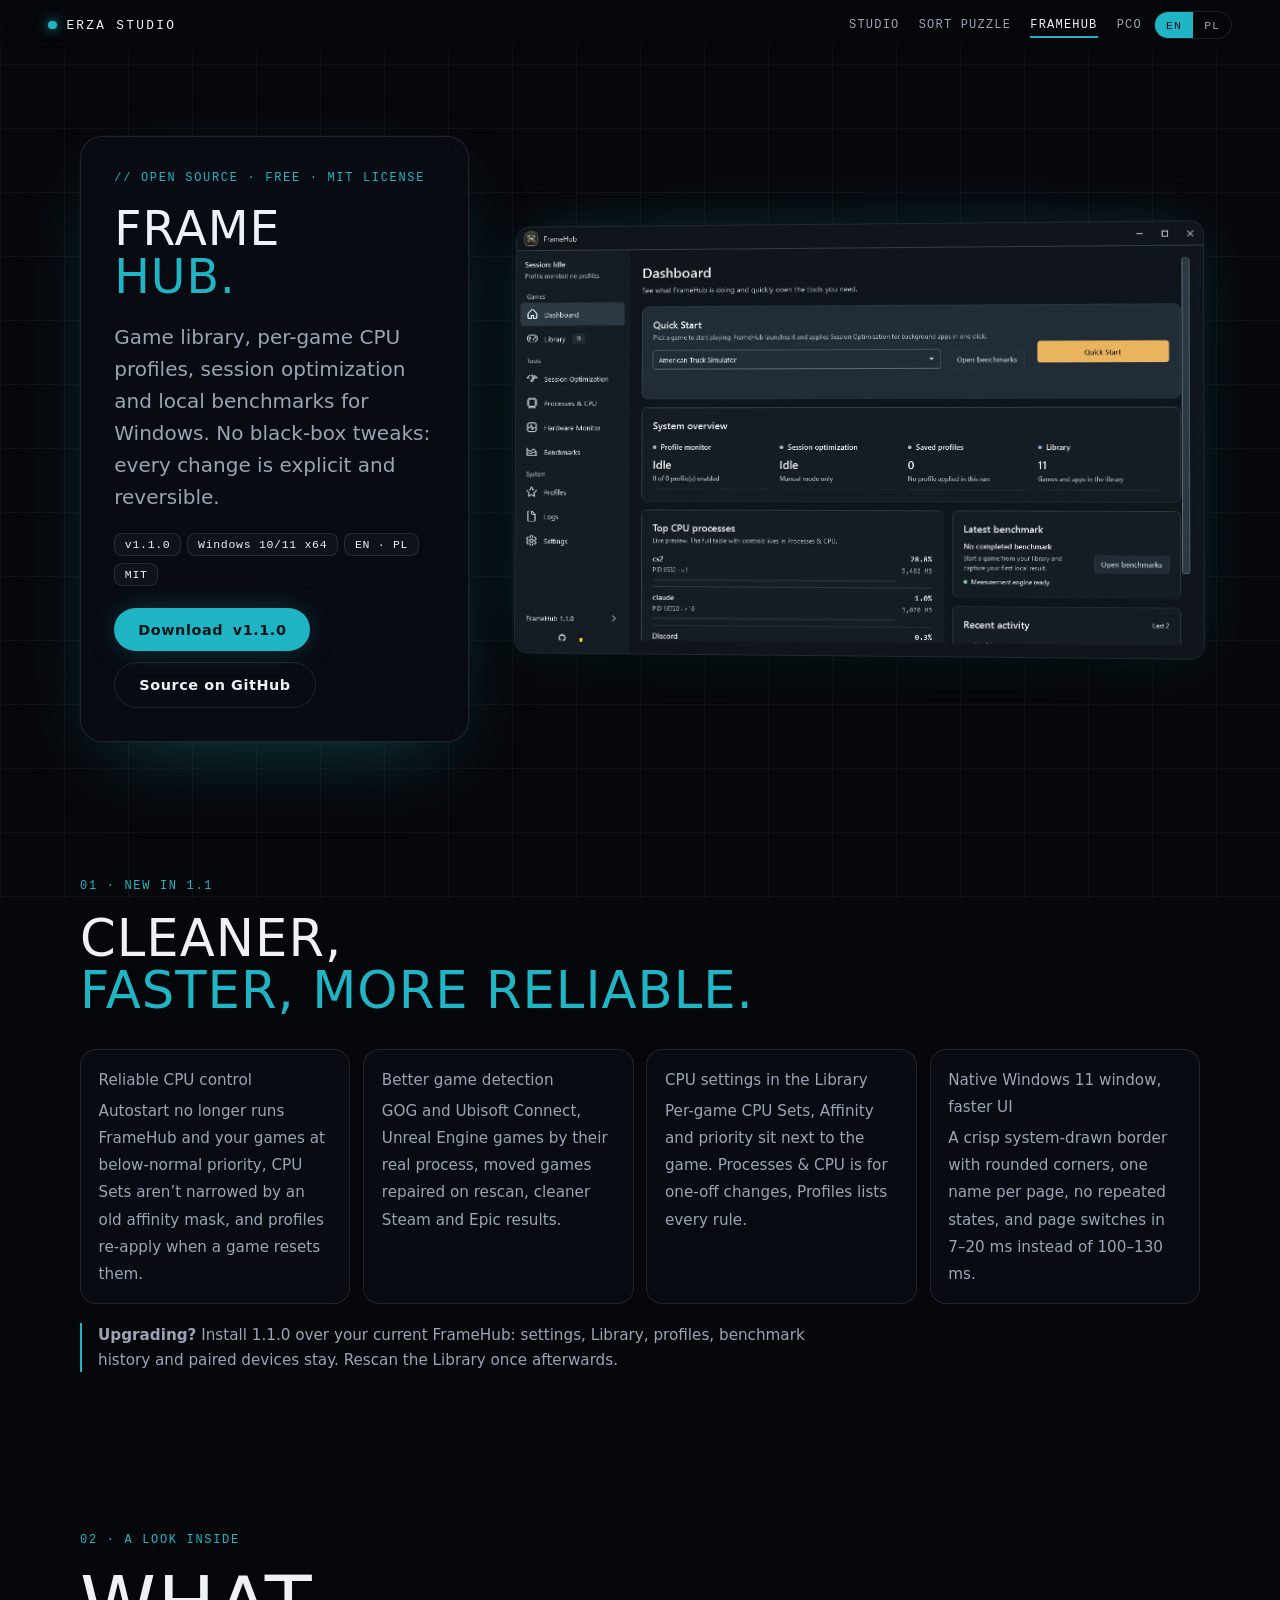
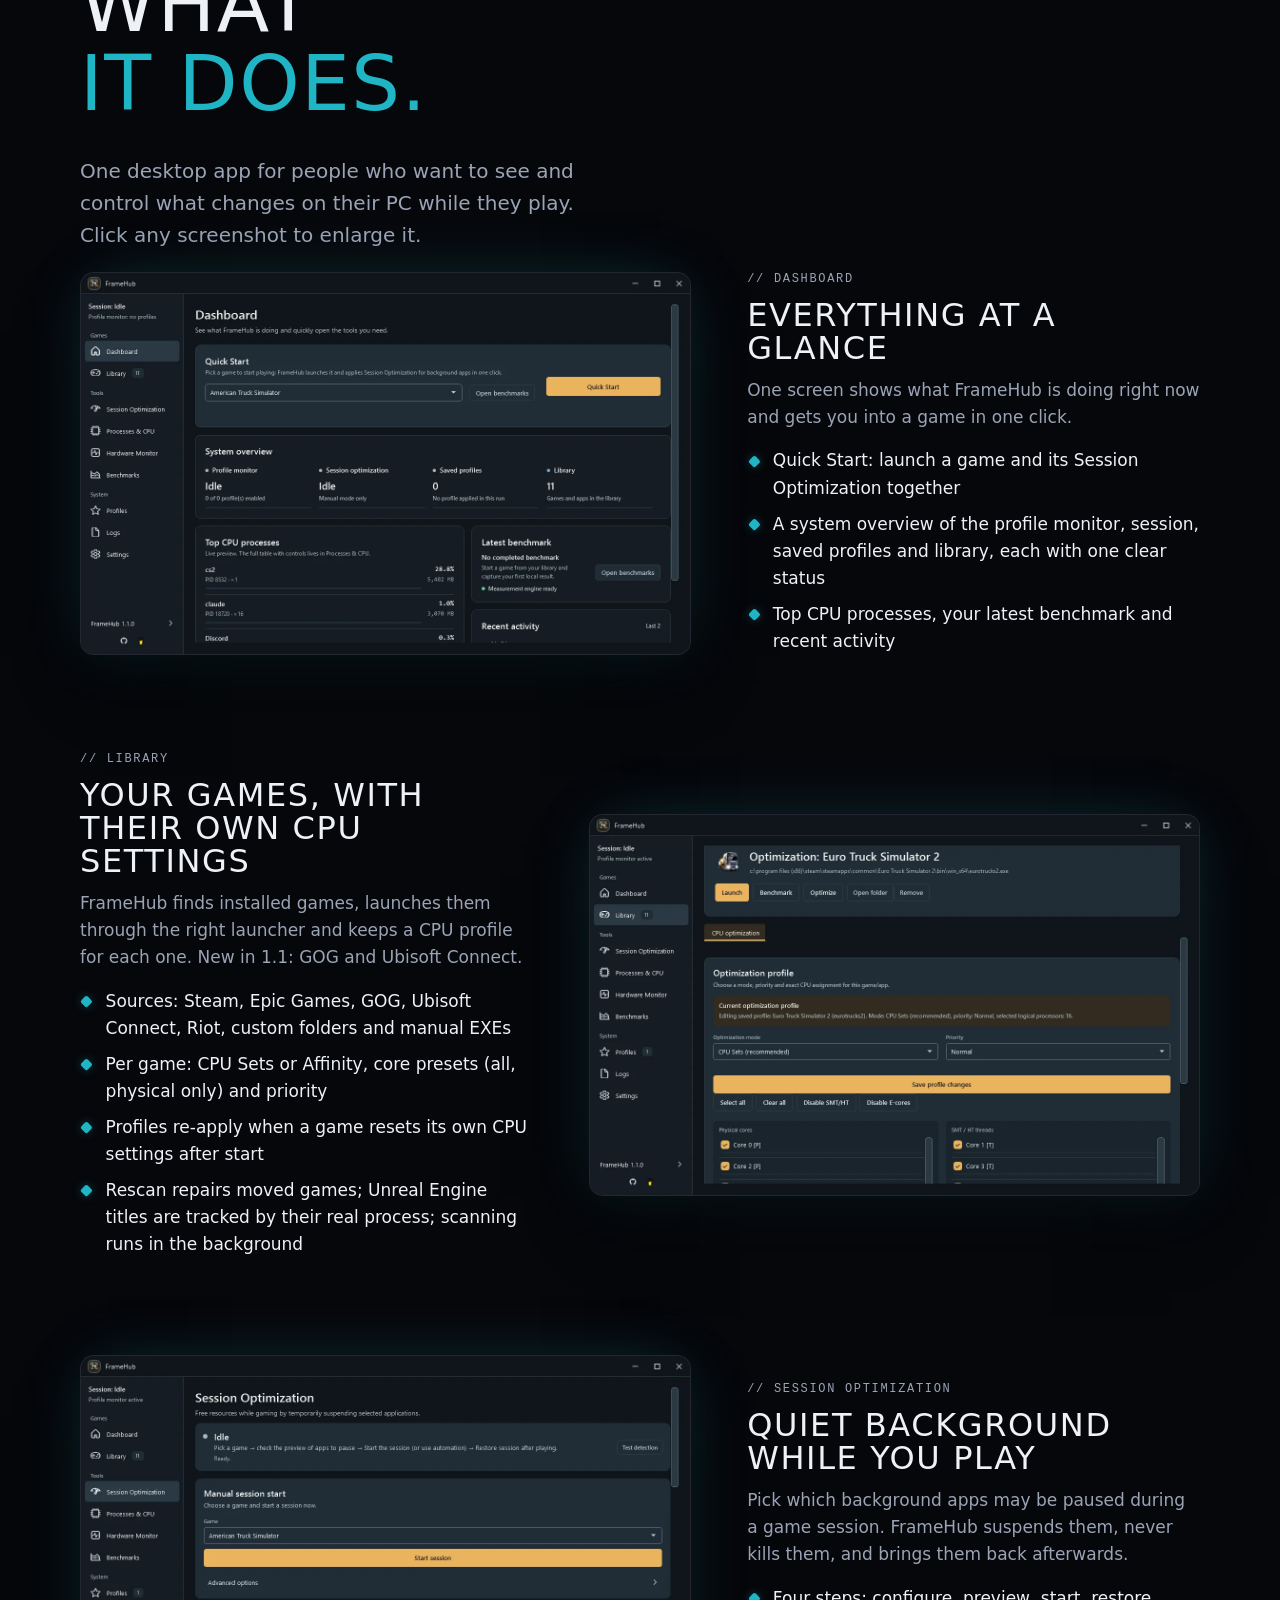
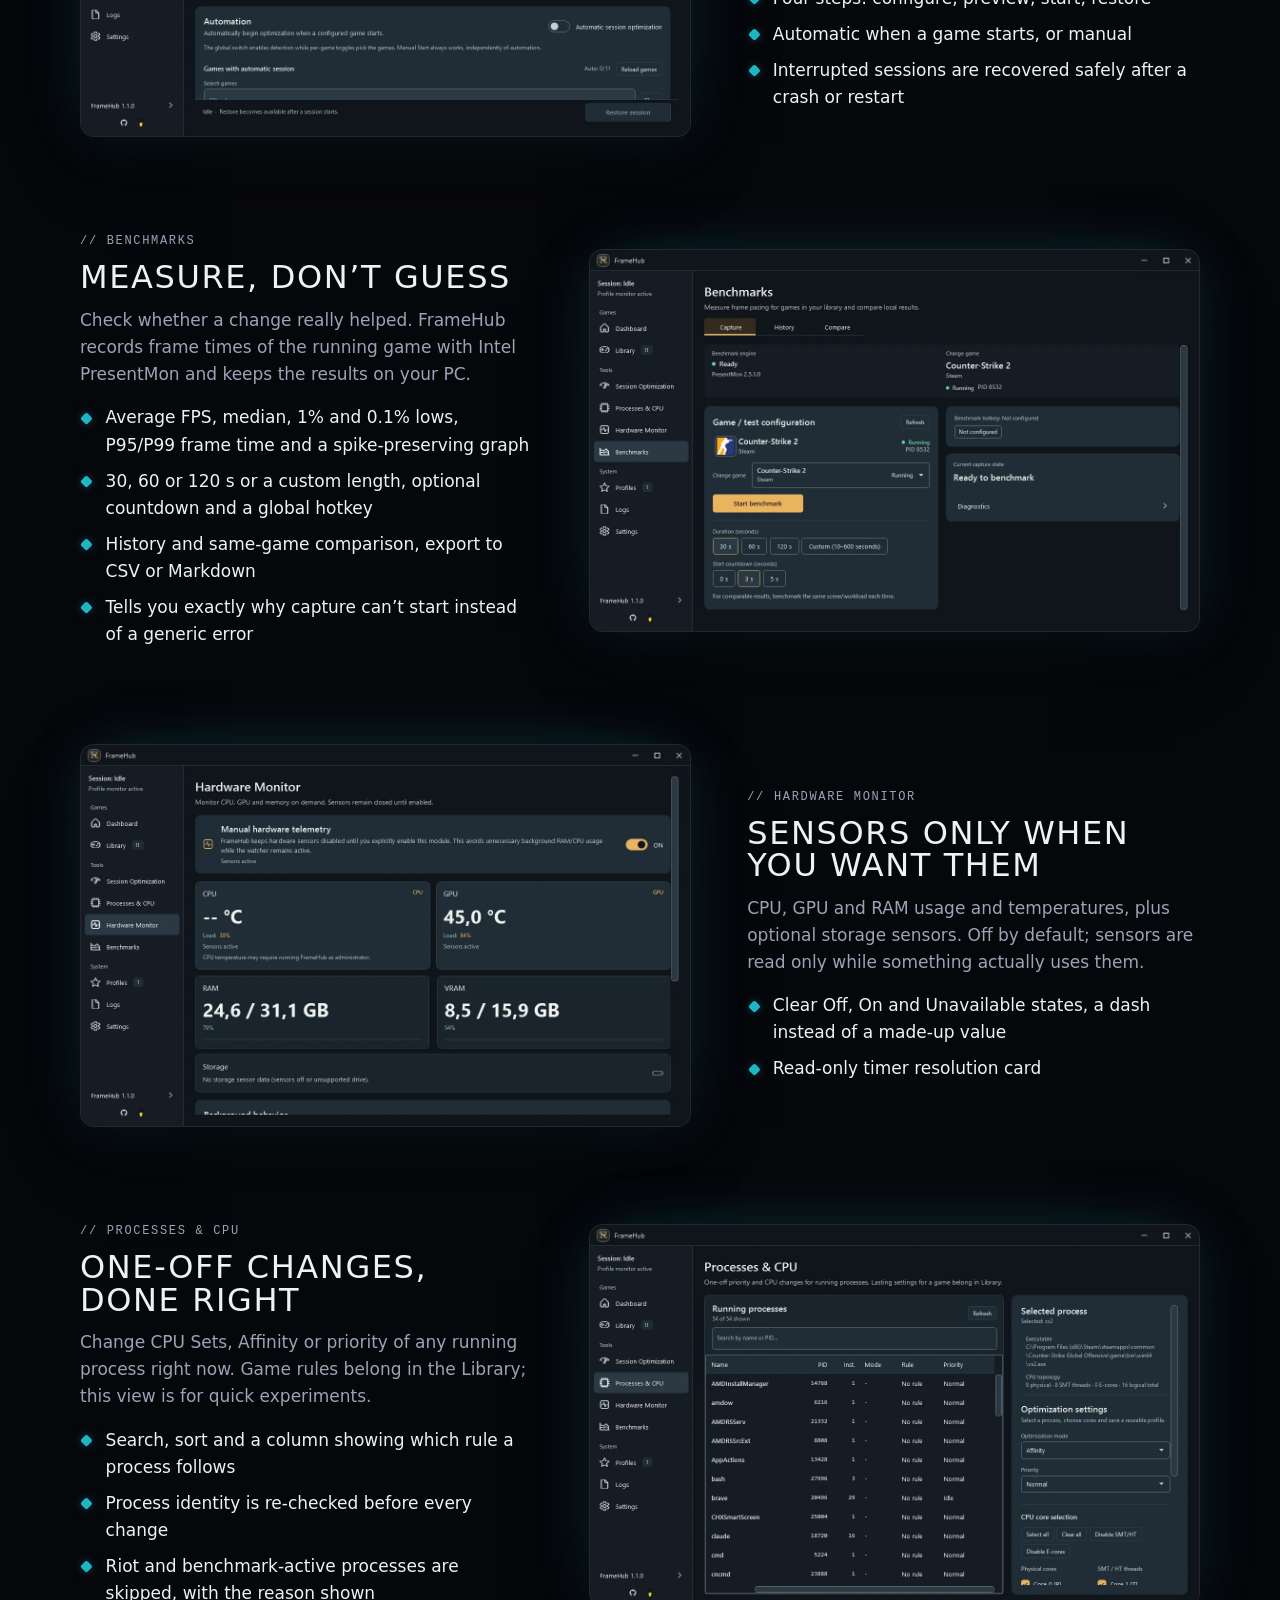
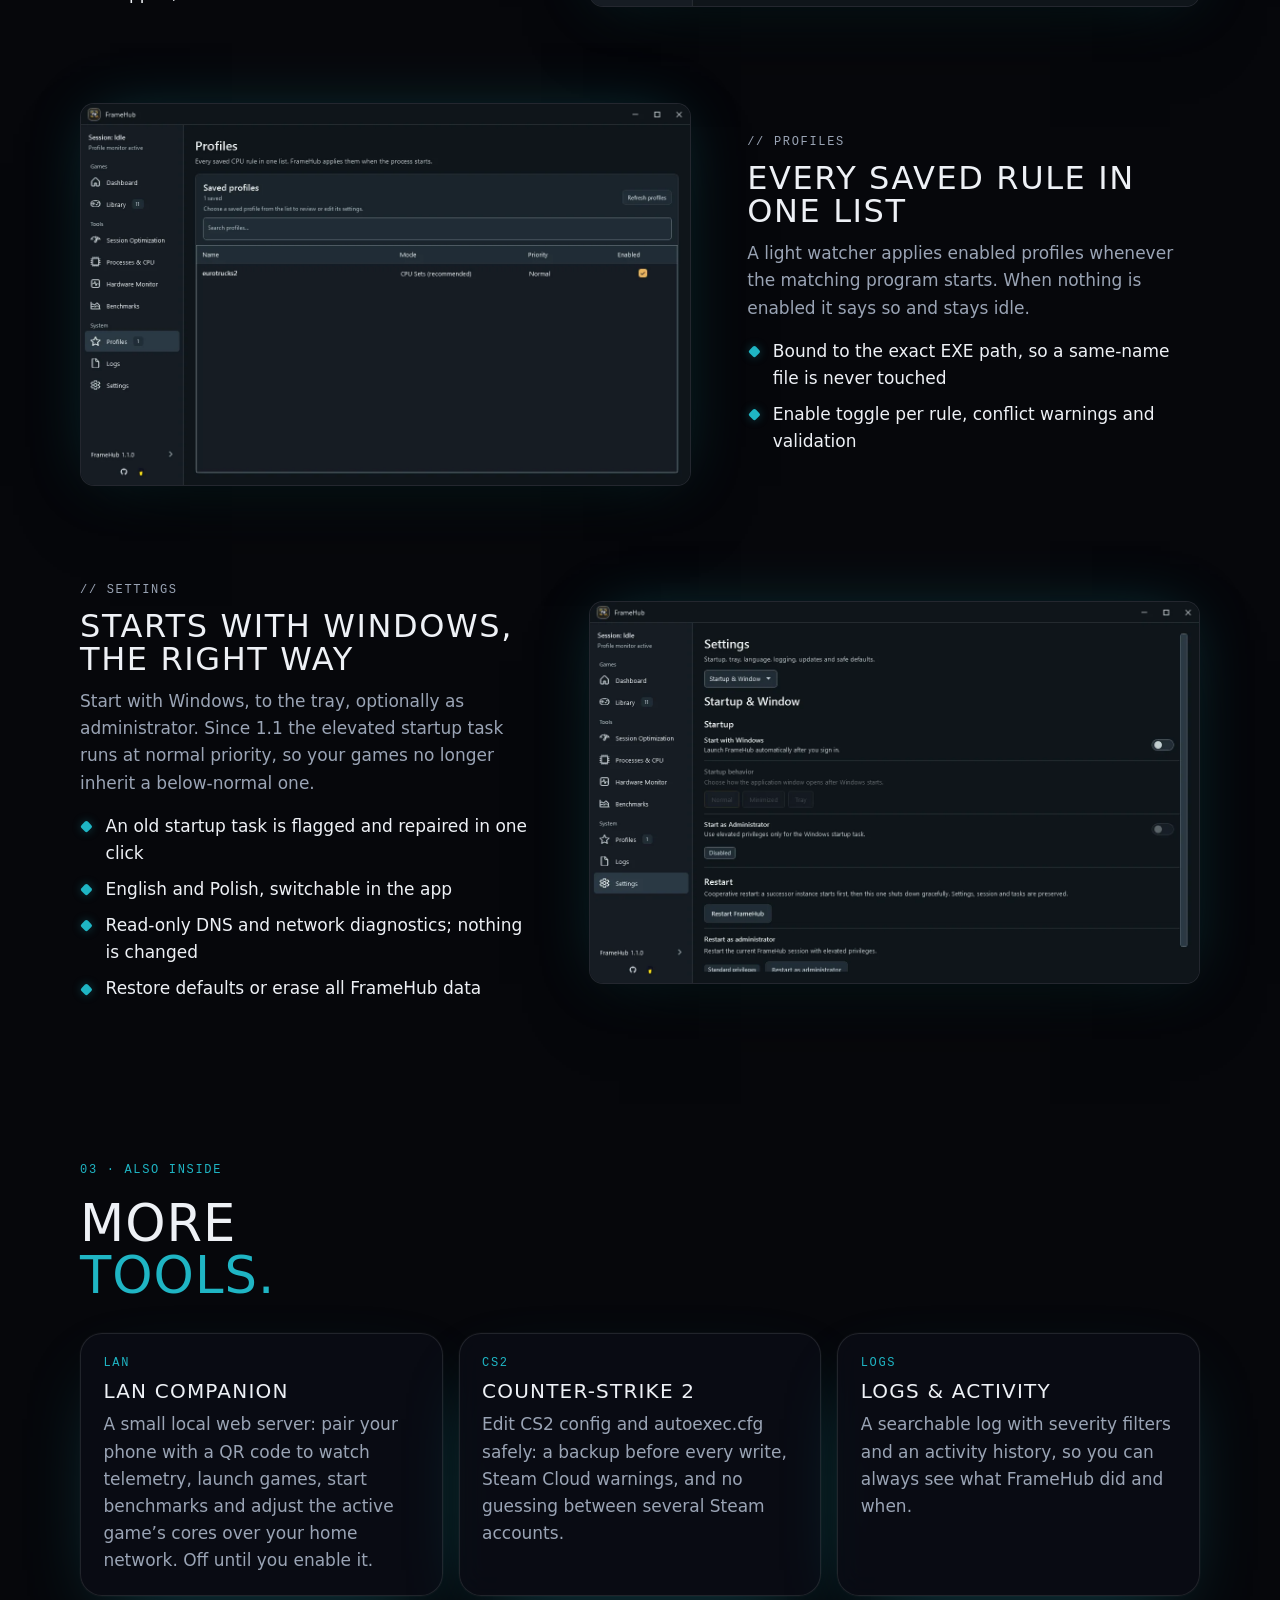
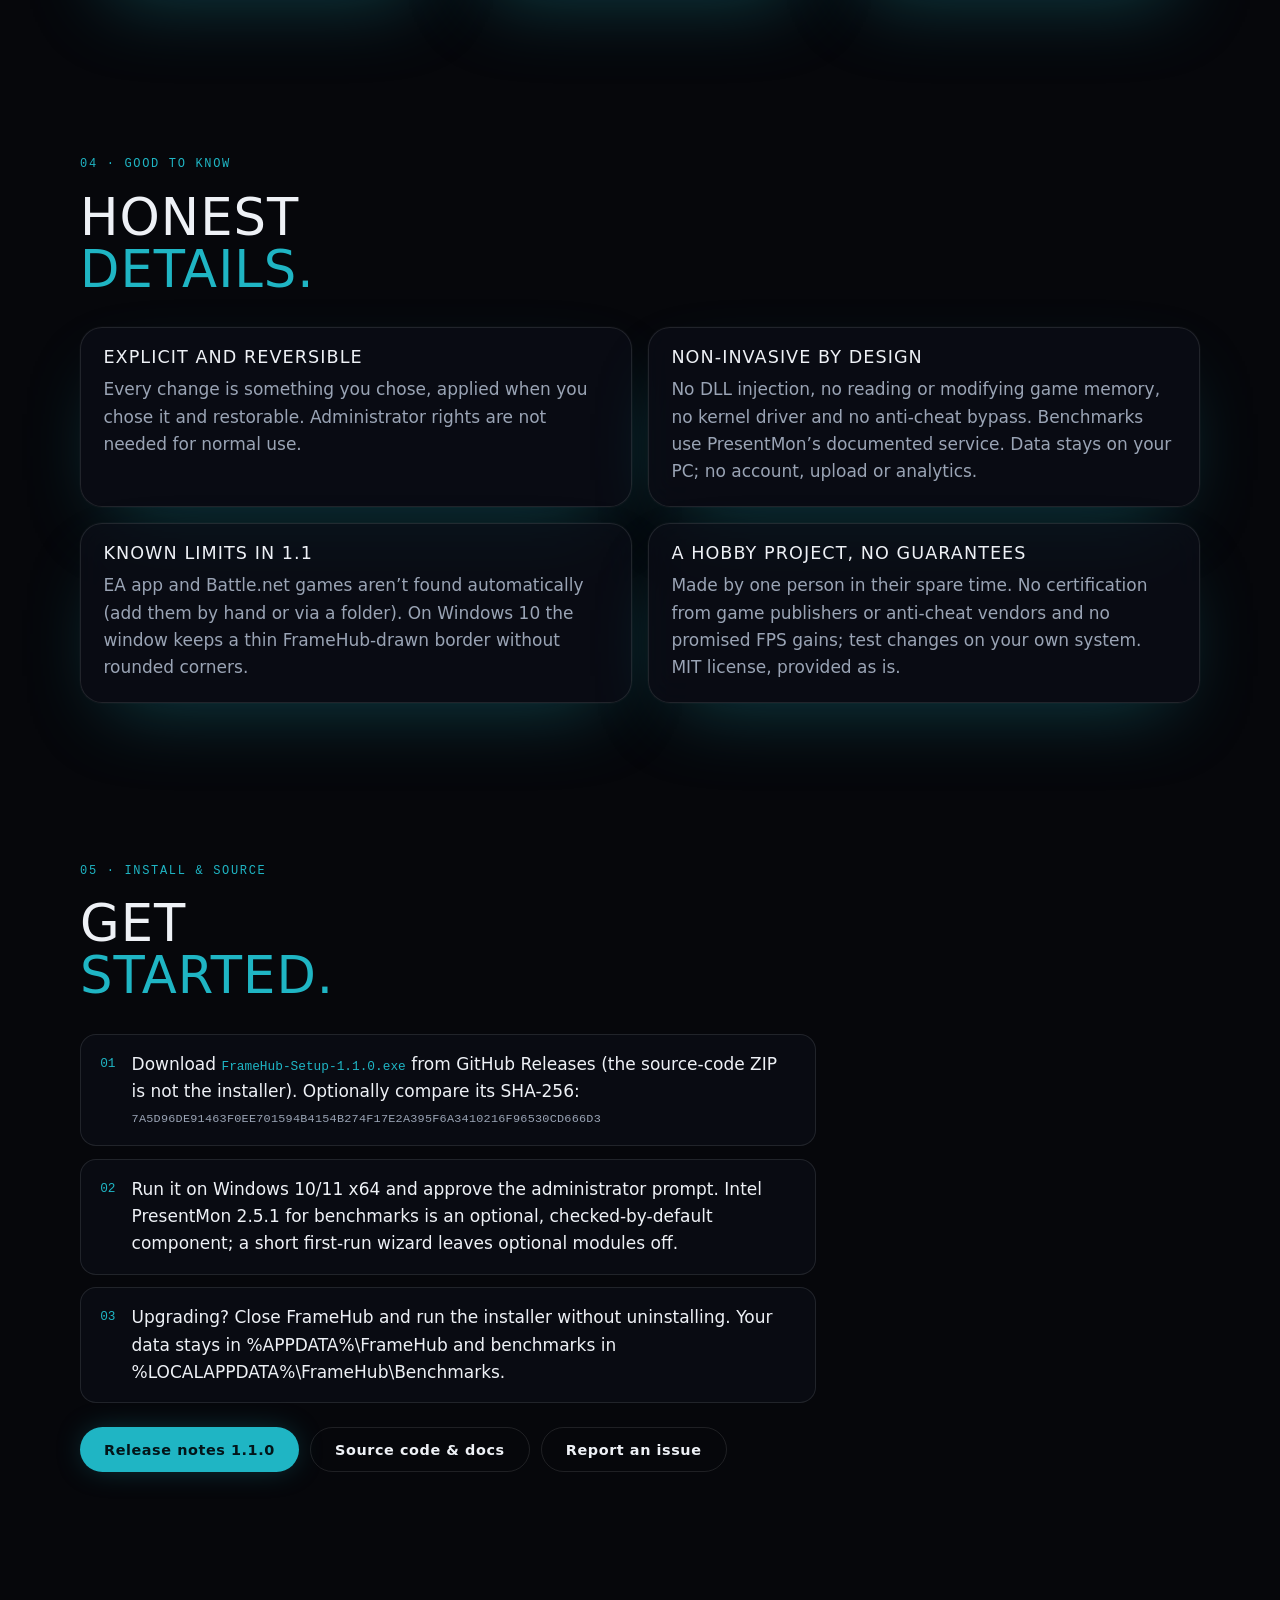
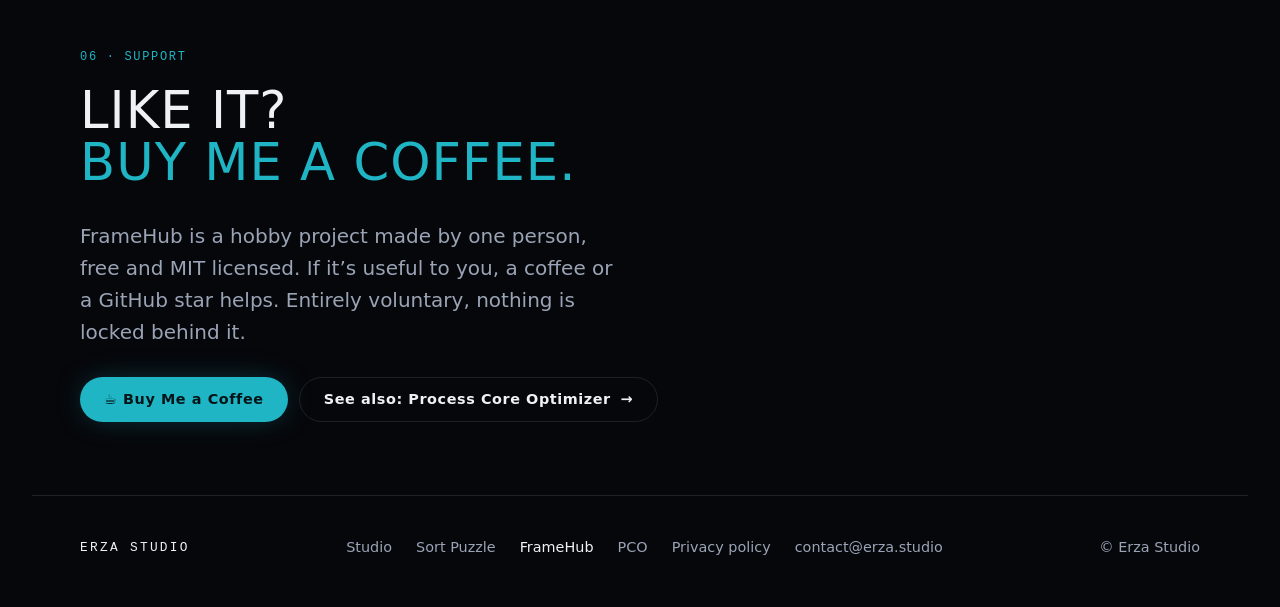
==== commit 3bab59c1: "Refresh FrameHub page for v1.1.0 with new screenshots Rebuild /framehub/ in the PCO page layout: wha" ====
--- a/framehub/index.html
+++ b/framehub/index.html
@@ -6,7 +6,7 @@
 <meta name="color-scheme" content="dark">
 <meta name="theme-color" content="#06070b">
 <title data-pl="FrameHub · Erza Studio">FrameHub · Erza Studio</title>
-<meta name="description" content="FrameHub: an open-source (MIT) Windows tool for game library, per-game CPU profiles, session optimization and local benchmarks.">
+<meta name="description" content="FrameHub 1.1: a free, open-source (MIT) Windows app for your game library (Steam, Epic, GOG, Ubisoft Connect), per-game CPU Sets and affinity, session optimization and local PresentMon benchmarks.">
 <link rel="icon" href="../favicon.svg" type="image/svg+xml">
 <link rel="stylesheet" href="../studio.css">
 <script>document.documentElement.classList.add("js")</script>
@@ -19,35 +19,166 @@
 <section class="gp-hero app-hero">
   <div class="glass glow gp-card reveal">
     <p class="label">// OPEN SOURCE · <span data-l="en">FREE · MIT LICENSE</span><span data-l="pl">DARMOWE · LICENCJA MIT</span></p>
-    <h1 class="app-h1"><em>FrameHub.</em></h1>
-    <p class="lead"><span data-l="en">Windows gaming and performance control without black-box tweaks.</span><span data-l="pl">Kontrola gier i wydajności na Windows bez tajemniczych tweaków.</span></p>
-    <ul class="chips" aria-label="Details" data-al-en="Details" data-al-pl="Szczegóły"><li>v1.0.1</li><li>Windows 10/11 x64</li><li>C# · .NET 10</li><li>MIT</li></ul>
-    <div class="buttons"><a class="btn" href="https://github.com/9Erza/FrameHub/releases/tag/v1.0.1" rel="noopener"><span data-l="en">Download</span><span data-l="pl">Pobierz</span> v1.0.1</a><a class="btn ghost-link" href="https://github.com/9Erza/FrameHub" rel="noopener"><span data-l="en">Source on GitHub</span><span data-l="pl">Kod na GitHubie</span></a></div>
+    <h1 class="app-h1">Frame<br><em>Hub.</em></h1>
+    <p class="lead"><span data-l="en">Game library, per-game CPU profiles, session optimization and local benchmarks for Windows. No black-box tweaks: every change is explicit and reversible.</span><span data-l="pl">Biblioteka gier, profile CPU dla gier, optymalizacja sesji i lokalne benchmarki na Windows. Bez tajemniczych tweaków: każda zmiana jest jawna i odwracalna.</span></p>
+    <ul class="chips" aria-label="Details" data-al-en="Details" data-al-pl="Szczegóły"><li>v1.1.0</li><li>Windows 10/11 x64</li><li>EN · PL</li><li>MIT</li></ul>
+    <div class="buttons"><a class="btn" href="https://github.com/9Erza/FrameHub/releases/download/v1.1.0/FrameHub-Setup-1.1.0.exe" rel="noopener"><span data-l="en">Download</span><span data-l="pl">Pobierz</span> v1.1.0</a><a class="btn ghost-link" href="https://github.com/9Erza/FrameHub" rel="noopener"><span data-l="en">Source on GitHub</span><span data-l="pl">Kod na GitHubie</span></a></div>
   </div>
-  <div class="app-right reveal"><div class="gallery wide" tabindex="0" aria-label="Screenshots" data-al-en="Screenshots" data-al-pl="Zrzuty ekranu"><div class="wshot"><button type="button" class="frame" aria-label="Enlarge screenshot" data-al-en="Enlarge screenshot" data-al-pl="Powiększ zrzut ekranu"><img src="shots/framehub-dashboard.webp" width="1200" height="831" loading="lazy" decoding="async" alt="FrameHub: Dashboard / Panel główny"></button></div><div class="wshot"><button type="button" class="frame" aria-label="Enlarge screenshot" data-al-en="Enlarge screenshot" data-al-pl="Powiększ zrzut ekranu"><img src="shots/framehub-library.webp" width="1200" height="831" loading="lazy" decoding="async" alt="FrameHub: Game library / Biblioteka gier"></button></div><div class="wshot"><button type="button" class="frame" aria-label="Enlarge screenshot" data-al-en="Enlarge screenshot" data-al-pl="Powiększ zrzut ekranu"><img src="shots/framehub-profile.webp" width="1200" height="831" loading="lazy" decoding="async" alt="FrameHub: Per-game CPU profile / Profil CPU dla gry"></button></div></div><p class="shotnote"><span data-l="en">Screenshots show the Polish interface; the app also has English.</span><span data-l="pl">Zrzuty pokazują polski interfejs; aplikacja ma też angielski.</span></p></div>
+  <div class="app-right reveal">
+    <button type="button" class="frame" aria-label="Enlarge screenshot" data-al-en="Enlarge screenshot" data-al-pl="Powiększ zrzut ekranu"><img data-l="en" src="shots/dashboard-en.webp" width="1280" height="800" decoding="async" fetchpriority="high" alt="FrameHub 1.1 dashboard"><img data-l="pl" src="shots/dashboard-pl.webp" width="1280" height="800" decoding="async" alt="Panel główny FrameHub 1.1"></button>
+  </div>
 </section>
-<section class="section" aria-labelledby="what-h">
-  <p class="label reveal">01 · <span data-l="en">WHAT IT DOES</span><span data-l="pl">CO ROBI</span></p>
-  <h2 id="what-h" class="reveal"><span data-l="en">What<br><em>it does.</em></span><span data-l="pl">Co<br><em>potrafi.</em></span></h2>
-  <p class="lead reveal"><span data-l="en">Game library, per-game CPU profiles, session optimization, local frame-time benchmarking, a LAN Companion server and hardware monitoring in one desktop app.</span><span data-l="pl">Biblioteka gier, profile CPU dla poszczególnych gier, optymalizacja sesji, lokalne benchmarki czasu klatek, serwer LAN Companion i monitor sprzętu w jednej aplikacji.</span></p>
-  <ul class="feats"><li class="glass glow feat reveal"><p class="label">01</p><h3><span data-l="en">Game library</span><span data-l="pl">Biblioteka gier</span></h3><p><span data-l="en">Scans Steam, Epic and custom folders, or add a game by hand. Launch it and apply its CPU profile in one click.</span><span data-l="pl">Skanuje Steam, Epic i własne foldery albo dodasz grę ręcznie. Uruchom ją i zastosuj profil CPU jednym kliknięciem.</span></p></li><li class="glass glow feat reveal"><p class="label">02</p><h3><span data-l="en">Per-game CPU profiles</span><span data-l="pl">Profile CPU dla gier</span></h3><p><span data-l="en">Choose CPU Sets or Affinity and a priority for each game, with topology presets (all cores, physical only).</span><span data-l="pl">Wybierz CPU Sets lub Affinity i priorytet dla każdej gry, z gotowymi układami rdzeni (wszystkie, tylko fizyczne).</span></p></li><li class="glass glow feat reveal"><p class="label">03</p><h3><span data-l="en">Session optimization</span><span data-l="pl">Optymalizacja sesji</span></h3><p><span data-l="en">Temporarily suspends selected background apps while a game session runs, then restores them safely. Interrupted sessions can be recovered.</span><span data-l="pl">Tymczasowo wstrzymuje wybrane aplikacje w tle na czas sesji gry, a potem bezpiecznie je przywraca. Przerwane sesje da się odzyskać.</span></p></li><li class="glass glow feat reveal"><p class="label">04</p><h3><span data-l="en">Local benchmarks</span><span data-l="pl">Lokalne benchmarki</span></h3><p><span data-l="en">Captures frame times with Intel PresentMon: average FPS, 1% and 0.1% lows, a frame-time graph and same-game comparisons. The data stays on your machine.</span><span data-l="pl">Mierzy czasy klatek przez Intel PresentMon: średnie FPS, 1% i 0,1% low, wykres czasu klatek i porównania tej samej gry. Dane zostają na Twoim komputerze.</span></p></li><li class="glass glow feat reveal"><p class="label">05</p><h3><span data-l="en">LAN Companion</span><span data-l="pl">LAN Companion</span></h3><p><span data-l="en">A small local web server: pair your phone with a QR code to watch telemetry, start benchmarks and launch games over your home network.</span><span data-l="pl">Mały lokalny serwer WWW: sparuj telefon kodem QR, by oglądać telemetrię, uruchamiać benchmarki i gry w domowej sieci.</span></p></li><li class="glass glow feat reveal"><p class="label">06</p><h3><span data-l="en">Hardware monitor & CS2 setup</span><span data-l="pl">Monitor sprzętu i ustawienia CS2</span></h3><p><span data-l="en">Optional CPU, GPU and RAM telemetry (off until you enable it) and safe Counter-Strike 2 configuration workflows.</span><span data-l="pl">Opcjonalna telemetria CPU, GPU i RAM (wyłączona, dopóki jej nie włączysz) oraz bezpieczne przepływy konfiguracji Counter-Strike 2.</span></p></li></ul>
+
+<section class="section" aria-labelledby="new-h">
+  <p class="label reveal">01 · <span data-l="en">NEW IN 1.1</span><span data-l="pl">NOWOŚCI W 1.1</span></p>
+  <h2 id="new-h" class="h-sm reveal"><span data-l="en">Cleaner,<br><em>faster, more reliable.</em></span><span data-l="pl">Czytelniej,<br><em>szybciej, pewniej.</em></span></h2>
+  <ul class="news">
+    <li class="reveal"><b><span data-l="en">Reliable CPU control</span><span data-l="pl">Niezawodne sterowanie CPU</span></b><span><span data-l="en">Autostart no longer runs FrameHub and your games at below-normal priority, CPU Sets aren’t narrowed by an old affinity mask, and profiles re-apply when a game resets them.</span><span data-l="pl">Autostart nie uruchamia już FrameHub i gier z priorytetem poniżej normalnego, CPU Sets nie są zawężane przez starą maskę affinity, a profile wracają, gdy gra je zresetuje.</span></span></li>
+    <li class="reveal"><b><span data-l="en">Better game detection</span><span data-l="pl">Lepsze wykrywanie gier</span></b><span><span data-l="en">GOG and Ubisoft Connect, Unreal Engine games by their real process, moved games repaired on rescan, cleaner Steam and Epic results.</span><span data-l="pl">GOG i Ubisoft Connect, gry Unreal Engine po prawdziwym procesie, przeniesione gry naprawiane przy skanie, czystsze wyniki Steam i Epic.</span></span></li>
+    <li class="reveal"><b><span data-l="en">CPU settings in the Library</span><span data-l="pl">Ustawienia CPU w Bibliotece</span></b><span><span data-l="en">Per-game CPU Sets, Affinity and priority sit next to the game. Processes &amp; CPU is for one-off changes, Profiles lists every rule.</span><span data-l="pl">CPU Sets, Affinity i priorytet gry są przy samej grze. Procesy i CPU służą do jednorazowych zmian, Profile to lista wszystkich reguł.</span></span></li>
+    <li class="reveal"><b><span data-l="en">Native Windows 11 window, faster UI</span><span data-l="pl">Natywne okno Windows 11, szybszy interfejs</span></b><span><span data-l="en">A crisp system-drawn border with rounded corners, one name per page, no repeated states, and page switches in 7–20 ms instead of 100–130 ms.</span><span data-l="pl">Równa ramka rysowana przez system z zaokrąglonymi rogami, jedna nazwa na stronę, bez powtórzonych stanów i przełączanie stron w 7–20 ms zamiast 100–130 ms.</span></span></li>
+  </ul>
+  <p class="cmp-note reveal"><span data-l="en"><b>Upgrading?</b> Install 1.1.0 over your current FrameHub: settings, Library, profiles, benchmark history and paired devices stay. Rescan the Library once afterwards.</span><span data-l="pl"><b>Aktualizujesz?</b> Zainstaluj 1.1.0 na obecną wersję: ustawienia, biblioteka, profile, historia benchmarków i sparowane urządzenia zostają. Potem raz przeskanuj Bibliotekę.</span></p>
 </section>
+
+<section class="section" aria-labelledby="tour-h">
+  <p class="label reveal">02 · <span data-l="en">A LOOK INSIDE</span><span data-l="pl">ZAJRZYJ DO ŚRODKA</span></p>
+  <h2 id="tour-h" class="reveal"><span data-l="en">What<br><em>it does.</em></span><span data-l="pl">Co<br><em>potrafi.</em></span></h2>
+  <p class="lead reveal"><span data-l="en">One desktop app for people who want to see and control what changes on their PC while they play. Click any screenshot to enlarge it.</span><span data-l="pl">Jedna aplikacja dla osób, które chcą widzieć i kontrolować, co zmienia się na komputerze podczas gry. Kliknij zrzut, aby go powiększyć.</span></p>
+
+  <div class="tour">
+    <article class="tour-row">
+      <div class="tour-shot reveal"><button type="button" class="frame" aria-label="Enlarge screenshot" data-al-en="Enlarge screenshot" data-al-pl="Powiększ zrzut ekranu"><img data-l="en" src="shots/dashboard-en.webp" width="1280" height="800" loading="lazy" decoding="async" alt="Dashboard: quick start, monitor, session, benchmark and library cards, top CPU processes and recent activity"><img data-l="pl" src="shots/dashboard-pl.webp" width="1280" height="800" loading="lazy" decoding="async" alt="Panel główny: szybki start, karty monitora, sesji, benchmarków i biblioteki, procesy z największym użyciem CPU i ostatnia aktywność"></button></div>
+      <div class="reveal">
+        <p class="label">// <span data-l="en">DASHBOARD</span><span data-l="pl">PANEL GŁÓWNY</span></p>
+        <h3><span data-l="en">Everything at a glance</span><span data-l="pl">Wszystko na jednym ekranie</span></h3>
+        <p><span data-l="en">One screen shows what FrameHub is doing right now and gets you into a game in one click.</span><span data-l="pl">Jeden ekran pokazuje, co FrameHub robi w tej chwili, i wpuszcza Cię do gry jednym kliknięciem.</span></p>
+        <ul class="ticks">
+          <li><span data-l="en">Quick Start: launch a game and its Session Optimization together</span><span data-l="pl">Szybki start: uruchom grę razem z optymalizacją sesji</span></li>
+          <li><span data-l="en">A system overview of the profile monitor, session, saved profiles and library, each with one clear status</span><span data-l="pl">Przegląd systemu: monitor profili, sesja, zapisane profile i biblioteka, każde z jednym jasnym statusem</span></li>
+          <li><span data-l="en">Top CPU processes, your latest benchmark and recent activity</span><span data-l="pl">Procesy z największym użyciem CPU, ostatni benchmark i ostatnia aktywność</span></li>
+        </ul>
+      </div>
+    </article>
+    <article class="tour-row">
+      <div class="tour-shot reveal"><button type="button" class="frame" aria-label="Enlarge screenshot" data-al-en="Enlarge screenshot" data-al-pl="Powiększ zrzut ekranu"><img data-l="en" src="shots/library-en.webp" width="1280" height="800" loading="lazy" decoding="async" alt="Library: per-game CPU profile for Euro Truck Simulator 2 with CPU Sets, priority and core selection"><img data-l="pl" src="shots/library-pl.webp" width="1280" height="800" loading="lazy" decoding="async" alt="Biblioteka: profil CPU gry Euro Truck Simulator 2 z CPU Sets, priorytetem i wyborem rdzeni"></button></div>
+      <div class="reveal">
+        <p class="label">// <span data-l="en">LIBRARY</span><span data-l="pl">BIBLIOTEKA</span></p>
+        <h3><span data-l="en">Your games, with their own CPU settings</span><span data-l="pl">Twoje gry z własnymi ustawieniami CPU</span></h3>
+        <p><span data-l="en">FrameHub finds installed games, launches them through the right launcher and keeps a CPU profile for each one. New in 1.1: GOG and Ubisoft Connect.</span><span data-l="pl">FrameHub znajduje zainstalowane gry, uruchamia je przez właściwy launcher i trzyma profil CPU dla każdej z nich. Nowość w 1.1: GOG i Ubisoft Connect.</span></p>
+        <ul class="ticks">
+          <li><span data-l="en">Sources: Steam, Epic Games, GOG, Ubisoft Connect, Riot, custom folders and manual EXEs</span><span data-l="pl">Źródła: Steam, Epic Games, GOG, Ubisoft Connect, Riot, własne foldery i ręcznie dodane pliki EXE</span></li>
+          <li><span data-l="en">Per game: CPU Sets or Affinity, core presets (all, physical only) and priority</span><span data-l="pl">Dla każdej gry: CPU Sets lub Affinity, presety rdzeni (wszystkie, tylko fizyczne) i priorytet</span></li>
+          <li><span data-l="en">Profiles re-apply when a game resets its own CPU settings after start</span><span data-l="pl">Profile nakładają się ponownie, gdy gra po starcie sama zresetuje ustawienia CPU</span></li>
+          <li><span data-l="en">Rescan repairs moved games; Unreal Engine titles are tracked by their real process; scanning runs in the background</span><span data-l="pl">Ponowny skan naprawia przeniesione gry; gry Unreal Engine są śledzone po prawdziwym procesie; skanowanie działa w tle</span></li>
+        </ul>
+      </div>
+    </article>
+    <article class="tour-row">
+      <div class="tour-shot reveal"><button type="button" class="frame" aria-label="Enlarge screenshot" data-al-en="Enlarge screenshot" data-al-pl="Powiększ zrzut ekranu"><img data-l="en" src="shots/session-en.webp" width="1280" height="800" loading="lazy" decoding="async" alt="Session Optimization: choose background apps to pause while gaming, preview and restore"><img data-l="pl" src="shots/session-pl.webp" width="1280" height="800" loading="lazy" decoding="async" alt="Optymalizacja sesji: wybór aplikacji w tle wstrzymywanych na czas gry, podgląd i przywracanie"></button></div>
+      <div class="reveal">
+        <p class="label">// <span data-l="en">SESSION OPTIMIZATION</span><span data-l="pl">OPTYMALIZACJA SESJI</span></p>
+        <h3><span data-l="en">Quiet background while you play</span><span data-l="pl">Cisza w tle, gdy grasz</span></h3>
+        <p><span data-l="en">Pick which background apps may be paused during a game session. FrameHub suspends them, never kills them, and brings them back afterwards.</span><span data-l="pl">Wybierz, które aplikacje w tle mogą zostać wstrzymane na czas gry. FrameHub je zawiesza, nigdy nie zamyka, a po sesji przywraca.</span></p>
+        <ul class="ticks">
+          <li><span data-l="en">Four steps: configure, preview, start, restore</span><span data-l="pl">Cztery kroki: konfiguracja, podgląd, start, przywrócenie</span></li>
+          <li><span data-l="en">Automatic when a game starts, or manual</span><span data-l="pl">Automatycznie po starcie gry albo ręcznie</span></li>
+          <li><span data-l="en">Interrupted sessions are recovered safely after a crash or restart</span><span data-l="pl">Przerwane sesje są bezpiecznie odzyskiwane po awarii lub restarcie</span></li>
+        </ul>
+      </div>
+    </article>
+    <article class="tour-row">
+      <div class="tour-shot reveal"><button type="button" class="frame" aria-label="Enlarge screenshot" data-al-en="Enlarge screenshot" data-al-pl="Powiększ zrzut ekranu"><img data-l="en" src="shots/benchmarks-en.webp" width="1280" height="800" loading="lazy" decoding="async" alt="Benchmarks: running game detected, PresentMon engine ready, test duration and countdown"><img data-l="pl" src="shots/benchmarks-pl.webp" width="1280" height="800" loading="lazy" decoding="async" alt="Benchmarki: wykryta uruchomiona gra, silnik PresentMon gotowy, długość testu i odliczanie"></button></div>
+      <div class="reveal">
+        <p class="label">// <span data-l="en">BENCHMARKS</span><span data-l="pl">BENCHMARKI</span></p>
+        <h3><span data-l="en">Measure, don’t guess</span><span data-l="pl">Mierz, nie zgaduj</span></h3>
+        <p><span data-l="en">Check whether a change really helped. FrameHub records frame times of the running game with Intel PresentMon and keeps the results on your PC.</span><span data-l="pl">Sprawdź, czy zmiana naprawdę pomogła. FrameHub zapisuje czasy klatek uruchomionej gry przez Intel PresentMon i trzyma wyniki na Twoim komputerze.</span></p>
+        <ul class="ticks">
+          <li><span data-l="en">Average FPS, median, 1% and 0.1% lows, P95/P99 frame time and a spike-preserving graph</span><span data-l="pl">Średnie FPS, mediana, 1% i 0,1% low, czas klatki P95/P99 i wykres, który nie gubi przycięć</span></li>
+          <li><span data-l="en">30, 60 or 120 s or a custom length, optional countdown and a global hotkey</span><span data-l="pl">30, 60 lub 120 s albo własna długość, opcjonalne odliczanie i globalny skrót klawiszowy</span></li>
+          <li><span data-l="en">History and same-game comparison, export to CSV or Markdown</span><span data-l="pl">Historia i porównanie tej samej gry, eksport do CSV lub Markdown</span></li>
+          <li><span data-l="en">Tells you exactly why capture can’t start instead of a generic error</span><span data-l="pl">Mówi dokładnie, dlaczego pomiar nie może ruszyć, zamiast ogólnego błędu</span></li>
+        </ul>
+      </div>
+    </article>
+    <article class="tour-row">
+      <div class="tour-shot reveal"><button type="button" class="frame" aria-label="Enlarge screenshot" data-al-en="Enlarge screenshot" data-al-pl="Powiększ zrzut ekranu"><img data-l="en" src="shots/hardware-en.webp" width="1280" height="800" loading="lazy" decoding="async" alt="Hardware Monitor: live CPU, GPU and RAM sensors"><img data-l="pl" src="shots/hardware-pl.webp" width="1280" height="800" loading="lazy" decoding="async" alt="Monitor sprzętu: czujniki CPU, GPU i RAM na żywo"></button></div>
+      <div class="reveal">
+        <p class="label">// <span data-l="en">HARDWARE MONITOR</span><span data-l="pl">MONITOR SPRZĘTU</span></p>
+        <h3><span data-l="en">Sensors only when you want them</span><span data-l="pl">Czujniki tylko wtedy, gdy chcesz</span></h3>
+        <p><span data-l="en">CPU, GPU and RAM usage and temperatures, plus optional storage sensors. Off by default; sensors are read only while something actually uses them.</span><span data-l="pl">Użycie i temperatury CPU, GPU oraz RAM, opcjonalnie też dyski. Domyślnie wyłączony; czujniki są odczytywane tylko wtedy, gdy coś z nich korzysta.</span></p>
+        <ul class="ticks">
+          <li><span data-l="en">Clear Off, On and Unavailable states, a dash instead of a made-up value</span><span data-l="pl">Czytelne stany: wyłączony, włączony, niedostępny; kreska zamiast zmyślonej wartości</span></li>
+          <li><span data-l="en">Read-only timer resolution card</span><span data-l="pl">Podgląd rozdzielczości timera tylko do odczytu</span></li>
+        </ul>
+      </div>
+    </article>
+    <article class="tour-row">
+      <div class="tour-shot reveal"><button type="button" class="frame" aria-label="Enlarge screenshot" data-al-en="Enlarge screenshot" data-al-pl="Powiększ zrzut ekranu"><img data-l="en" src="shots/processes-en.webp" width="1280" height="800" loading="lazy" decoding="async" alt="Processes & CPU: running processes with CPU Sets, Affinity and priority controls"><img data-l="pl" src="shots/processes-pl.webp" width="1280" height="800" loading="lazy" decoding="async" alt="Procesy i CPU: uruchomione procesy z ustawieniami CPU Sets, Affinity i priorytetu"></button></div>
+      <div class="reveal">
+        <p class="label">// <span data-l="en">PROCESSES &amp; CPU</span><span data-l="pl">PROCESY I CPU</span></p>
+        <h3><span data-l="en">One-off changes, done right</span><span data-l="pl">Jednorazowe zmiany, zrobione porządnie</span></h3>
+        <p><span data-l="en">Change CPU Sets, Affinity or priority of any running process right now. Game rules belong in the Library; this view is for quick experiments.</span><span data-l="pl">Zmień CPU Sets, Affinity lub priorytet dowolnego uruchomionego procesu od ręki. Reguły gier są w Bibliotece; ten widok służy do szybkich prób.</span></p>
+        <ul class="ticks">
+          <li><span data-l="en">Search, sort and a column showing which rule a process follows</span><span data-l="pl">Wyszukiwanie, sortowanie i kolumna z regułą, której podlega proces</span></li>
+          <li><span data-l="en">Process identity is re-checked before every change</span><span data-l="pl">Tożsamość procesu jest sprawdzana przed każdą zmianą</span></li>
+          <li><span data-l="en">Riot and benchmark-active processes are skipped, with the reason shown</span><span data-l="pl">Procesy Riot i te w trakcie benchmarku są pomijane, z podanym powodem</span></li>
+        </ul>
+      </div>
+    </article>
+    <article class="tour-row">
+      <div class="tour-shot reveal"><button type="button" class="frame" aria-label="Enlarge screenshot" data-al-en="Enlarge screenshot" data-al-pl="Powiększ zrzut ekranu"><img data-l="en" src="shots/profiles-en.webp" width="1280" height="800" loading="lazy" decoding="async" alt="Profiles: saved rules applied automatically when a matching program starts"><img data-l="pl" src="shots/profiles-pl.webp" width="1280" height="800" loading="lazy" decoding="async" alt="Profile: zapisane reguły stosowane automatycznie, gdy startuje pasujący program"></button></div>
+      <div class="reveal">
+        <p class="label">// <span data-l="en">PROFILES</span><span data-l="pl">PROFILE</span></p>
+        <h3><span data-l="en">Every saved rule in one list</span><span data-l="pl">Wszystkie zapisane reguły na jednej liście</span></h3>
+        <p><span data-l="en">A light watcher applies enabled profiles whenever the matching program starts. When nothing is enabled it says so and stays idle.</span><span data-l="pl">Lekki watcher stosuje włączone profile za każdym razem, gdy startuje pasujący program. Gdy nic nie jest włączone, mówi o tym i pozostaje bezczynny.</span></p>
+        <ul class="ticks">
+          <li><span data-l="en">Bound to the exact EXE path, so a same-name file is never touched</span><span data-l="pl">Przypięte do dokładnej ścieżki EXE, więc plik o tej samej nazwie nie zostanie ruszony</span></li>
+          <li><span data-l="en">Enable toggle per rule, conflict warnings and validation</span><span data-l="pl">Przełącznik dla każdej reguły, ostrzeżenia o konfliktach i walidacja</span></li>
+        </ul>
+      </div>
+    </article>
+    <article class="tour-row">
+      <div class="tour-shot reveal"><button type="button" class="frame" aria-label="Enlarge screenshot" data-al-en="Enlarge screenshot" data-al-pl="Powiększ zrzut ekranu"><img data-l="en" src="shots/settings-en.webp" width="1280" height="800" loading="lazy" decoding="async" alt="Settings: start with Windows, window and tray behaviour, language, Companion and diagnostics"><img data-l="pl" src="shots/settings-pl.webp" width="1280" height="800" loading="lazy" decoding="async" alt="Ustawienia: start z Windows, okno i zasobnik, język, Companion i diagnostyka"></button></div>
+      <div class="reveal">
+        <p class="label">// <span data-l="en">SETTINGS</span><span data-l="pl">USTAWIENIA</span></p>
+        <h3><span data-l="en">Starts with Windows, the right way</span><span data-l="pl">Startuje z Windows tak, jak trzeba</span></h3>
+        <p><span data-l="en">Start with Windows, to the tray, optionally as administrator. Since 1.1 the elevated startup task runs at normal priority, so your games no longer inherit a below-normal one.</span><span data-l="pl">Start z Windows, do zasobnika, opcjonalnie jako administrator. Od 1.1 zadanie autostartu działa z normalnym priorytetem, więc gry nie dziedziczą już priorytetu poniżej normalnego.</span></p>
+        <ul class="ticks">
+          <li><span data-l="en">An old startup task is flagged and repaired in one click</span><span data-l="pl">Stare zadanie autostartu jest oznaczone i naprawia się jednym kliknięciem</span></li>
+          <li><span data-l="en">English and Polish, switchable in the app</span><span data-l="pl">Polski i angielski, przełączane w aplikacji</span></li>
+          <li><span data-l="en">Read-only DNS and network diagnostics; nothing is changed</span><span data-l="pl">Diagnostyka DNS i sieci tylko do odczytu; nic nie jest zmieniane</span></li>
+          <li><span data-l="en">Restore defaults or erase all FrameHub data</span><span data-l="pl">Przywracanie ustawień domyślnych lub usunięcie wszystkich danych FrameHub</span></li>
+        </ul>
+      </div>
+    </article>
+  </div>
+</section>
+
+<section class="section" aria-labelledby="more-h">
+  <p class="label reveal">03 · <span data-l="en">ALSO INSIDE</span><span data-l="pl">TAKŻE W ŚRODKU</span></p>
+  <h2 id="more-h" class="h-sm reveal"><span data-l="en">More<br><em>tools.</em></span><span data-l="pl">Więcej<br><em>narzędzi.</em></span></h2>
+  <ul class="feats"><li class="glass glow feat reveal"><p class="label">LAN</p><h3>LAN Companion</h3><p><span data-l="en">A small local web server: pair your phone with a QR code to watch telemetry, launch games, start benchmarks and adjust the active game’s cores over your home network. Off until you enable it.</span><span data-l="pl">Mały lokalny serwer WWW: sparuj telefon kodem QR, by oglądać telemetrię, uruchamiać gry i benchmarki oraz zmieniać rdzenie aktywnej gry w domowej sieci. Wyłączony, dopóki go nie włączysz.</span></p></li><li class="glass glow feat reveal"><p class="label">CS2</p><h3>Counter-Strike 2</h3><p><span data-l="en">Edit CS2 config and autoexec.cfg safely: a backup before every write, Steam Cloud warnings, and no guessing between several Steam accounts.</span><span data-l="pl">Bezpieczna edycja konfiguracji CS2 i autoexec.cfg: kopia przed każdym zapisem, ostrzeżenia o Steam Cloud i bez zgadywania między kilkoma kontami Steam.</span></p></li><li class="glass glow feat reveal"><p class="label">LOGS</p><h3><span data-l="en">Logs &amp; activity</span><span data-l="pl">Logi i aktywność</span></h3><p><span data-l="en">A searchable log with severity filters and an activity history, so you can always see what FrameHub did and when.</span><span data-l="pl">Przeszukiwalny log z filtrem ważności i historia aktywności, więc zawsze widzisz, co i kiedy zrobił FrameHub.</span></p></li></ul>
+</section>
+
 <section class="section" aria-labelledby="honest-h">
-  <p class="label reveal">02 · <span data-l="en">GOOD TO KNOW</span><span data-l="pl">WARTO WIEDZIEĆ</span></p>
-  <h2 id="honest-h" class="reveal"><span data-l="en">Honest<br><em>details.</em></span><span data-l="pl">Uczciwie,<br><em>bez ściemy.</em></span></h2>
-  <ul class="feats notes"><li class="glass glow feat reveal"><h3><span data-l="en">Explicit and reversible</span><span data-l="pl">Jawnie i odwracalnie</span></h3><p><span data-l="en">Every change is something you chose, applied when you chose it and restorable. Administrator rights are not needed for normal use.</span><span data-l="pl">Każda zmiana jest Twoim wyborem, stosowana wtedy, kiedy zdecydujesz, i odwracalna. Do zwykłego użycia nie trzeba uprawnień administratora.</span></p></li><li class="glass glow feat reveal"><h3><span data-l="en">Non-invasive by design</span><span data-l="pl">Nieinwazyjnie z założenia</span></h3><p><span data-l="en">No DLL injection, no reading or modifying game memory, no kernel driver and no anti-cheat bypass. Benchmarks use PresentMon's documented service.</span><span data-l="pl">Bez wstrzykiwania DLL, bez czytania i modyfikowania pamięci gry, bez sterownika jądra i bez omijania anti-cheata. Benchmarki używają udokumentowanej usługi PresentMon.</span></p></li><li class="glass glow feat reveal"><h3><span data-l="en">A hobby project</span><span data-l="pl">Projekt hobbystyczny</span></h3><p><span data-l="en">Developed by one person in their spare time, with no company behind it. Bugs are welcome on GitHub, but no response times or fixes can be promised. MIT license, provided as is.</span><span data-l="pl">Rozwijany przez jedną osobę w wolnym czasie, bez firmy za plecami. Błędy można zgłaszać na GitHubie, ale nie obiecuję czasu odpowiedzi ani poprawek. Licencja MIT, bez gwarancji.</span></p></li><li class="glass glow feat reveal"><h3><span data-l="en">No guarantees with anti-cheat</span><span data-l="pl">Bez gwarancji z anti-cheatem</span></h3><p><span data-l="en">There is no certification from game publishers or anti-cheat vendors, and compatibility with every title can't be promised. Test changes on your own system.</span><span data-l="pl">Nie ma certyfikacji od wydawców gier ani twórców anti-cheatów i nie da się obiecać zgodności z każdym tytułem. Sprawdzaj zmiany na własnym systemie.</span></p></li></ul>
+  <p class="label reveal">04 · <span data-l="en">GOOD TO KNOW</span><span data-l="pl">WARTO WIEDZIEĆ</span></p>
+  <h2 id="honest-h" class="h-sm reveal"><span data-l="en">Honest<br><em>details.</em></span><span data-l="pl">Uczciwie,<br><em>bez ściemy.</em></span></h2>
+  <ul class="feats notes"><li class="glass glow feat reveal"><h3><span data-l="en">Explicit and reversible</span><span data-l="pl">Jawnie i odwracalnie</span></h3><p><span data-l="en">Every change is something you chose, applied when you chose it and restorable. Administrator rights are not needed for normal use.</span><span data-l="pl">Każda zmiana jest Twoim wyborem, stosowana wtedy, kiedy zdecydujesz, i odwracalna. Do zwykłego użycia nie trzeba uprawnień administratora.</span></p></li><li class="glass glow feat reveal"><h3><span data-l="en">Non-invasive by design</span><span data-l="pl">Nieinwazyjnie z założenia</span></h3><p><span data-l="en">No DLL injection, no reading or modifying game memory, no kernel driver and no anti-cheat bypass. Benchmarks use PresentMon’s documented service. Data stays on your PC; no account, upload or analytics.</span><span data-l="pl">Bez wstrzykiwania DLL, bez czytania i modyfikowania pamięci gry, bez sterownika jądra i bez omijania anti-cheata. Benchmarki używają udokumentowanej usługi PresentMon. Dane zostają na Twoim komputerze; bez konta, wysyłania i analityki.</span></p></li><li class="glass glow feat reveal"><h3><span data-l="en">Known limits in 1.1</span><span data-l="pl">Znane ograniczenia 1.1</span></h3><p><span data-l="en">EA app and Battle.net games aren’t found automatically (add them by hand or via a folder). On Windows 10 the window keeps a thin FrameHub-drawn border without rounded corners.</span><span data-l="pl">Gry z EA app i Battle.net nie są wykrywane automatycznie (dodaj je ręcznie lub przez folder). W Windows 10 okno ma cienką ramkę rysowaną przez FrameHub, bez zaokrągleń.</span></p></li><li class="glass glow feat reveal"><h3><span data-l="en">A hobby project, no guarantees</span><span data-l="pl">Projekt hobbystyczny, bez gwarancji</span></h3><p><span data-l="en">Made by one person in their spare time. No certification from game publishers or anti-cheat vendors and no promised FPS gains; test changes on your own system. MIT license, provided as is.</span><span data-l="pl">Rozwijany przez jedną osobę w wolnym czasie. Bez certyfikacji wydawców gier i twórców anti-cheatów i bez obiecanych zysków FPS; sprawdzaj zmiany na własnym systemie. Licencja MIT, bez gwarancji.</span></p></li></ul>
 </section>
+
 <section class="section" aria-labelledby="inst-h">
-  <p class="label reveal">03 · <span data-l="en">INSTALL &amp; SOURCE</span><span data-l="pl">INSTALACJA I KOD</span></p>
-  <h2 id="inst-h" class="reveal"><span data-l="en">Get<br><em>started.</em></span><span data-l="pl">Jak<br><em>zacząć.</em></span></h2>
-  <ol class="steps instsel"><li class="reveal"><b>01</b><span><span data-l="en">Open the GitHub Releases page and download <b>FrameHub-Setup-1.0.1.exe</b> from Assets. The source-code ZIP GitHub generates is not the installer.</span><span data-l="pl">Otwórz stronę wydań na GitHubie i pobierz <b>FrameHub-Setup-1.0.1.exe</b> z sekcji Assets. ZIP z kodem źródłowym generowany przez GitHub nie jest instalatorem.</span></span></li><li class="reveal"><b>02</b><span><span data-l="en">Run it on Windows 10/11 x64 and approve the administrator prompt. The installer bundles the pinned PresentMon 2.5.1 used by benchmarks (optional).</span><span data-l="pl">Uruchom na Windows 10/11 x64 i zatwierdź monit administratora. Instalator zawiera przypiętą wersję PresentMon 2.5.1 używaną w benchmarkach (opcjonalnie).</span></span></li><li class="reveal"><b>03</b><span><span data-l="en">Close FrameHub before upgrading. Your settings and library live in %APPDATA%\FrameHub.</span><span data-l="pl">Przed aktualizacją zamknij FrameHub. Ustawienia i biblioteka są w %APPDATA%\FrameHub.</span></span></li></ol>
-  <p class="buttons reveal"><a class="btn" href="https://github.com/9Erza/FrameHub/releases/tag/v1.0.1" rel="noopener"><span data-l="en">Releases on GitHub</span><span data-l="pl">Wydania na GitHubie</span></a><a class="btn ghost-link" href="https://github.com/9Erza/FrameHub" rel="noopener"><span data-l="en">Source code & docs</span><span data-l="pl">Kod i dokumentacja</span></a><a class="btn ghost-link" href="https://github.com/9Erza/FrameHub/issues" rel="noopener"><span data-l="en">Report an issue</span><span data-l="pl">Zgłoś problem</span></a></p>
+  <p class="label reveal">05 · <span data-l="en">INSTALL &amp; SOURCE</span><span data-l="pl">INSTALACJA I KOD</span></p>
+  <h2 id="inst-h" class="h-sm reveal"><span data-l="en">Get<br><em>started.</em></span><span data-l="pl">Jak<br><em>zacząć.</em></span></h2>
+  <ol class="steps instsel"><li class="reveal"><b>01</b><span><span data-l="en">Download <b>FrameHub-Setup-1.1.0.exe</b> from GitHub Releases (the source-code ZIP is not the installer). Optionally compare its SHA-256:</span><span data-l="pl">Pobierz <b>FrameHub-Setup-1.1.0.exe</b> z wydań na GitHubie (ZIP z kodem nie jest instalatorem). Opcjonalnie porównaj jego SHA-256:</span><code class="sha">7A5D96DE91463F0EE701594B4154B274F17E2A395F6A3410216F96530CD666D3</code></span></li><li class="reveal"><b>02</b><span><span data-l="en">Run it on Windows 10/11 x64 and approve the administrator prompt. Intel PresentMon 2.5.1 for benchmarks is an optional, checked-by-default component; a short first-run wizard leaves optional modules off.</span><span data-l="pl">Uruchom na Windows 10/11 x64 i zatwierdź monit administratora. Intel PresentMon 2.5.1 do benchmarków to opcjonalny, domyślnie zaznaczony składnik; krótki kreator pierwszego uruchomienia zostawia moduły opcjonalne wyłączone.</span></span></li><li class="reveal"><b>03</b><span><span data-l="en">Upgrading? Close FrameHub and run the installer without uninstalling. Your data stays in %APPDATA%\FrameHub and benchmarks in %LOCALAPPDATA%\FrameHub\Benchmarks.</span><span data-l="pl">Aktualizujesz? Zamknij FrameHub i uruchom instalator bez odinstalowywania. Dane zostają w %APPDATA%\FrameHub, a benchmarki w %LOCALAPPDATA%\FrameHub\Benchmarks.</span></span></li></ol>
+  <p class="buttons reveal"><a class="btn" href="https://github.com/9Erza/FrameHub/releases/tag/v1.1.0" rel="noopener"><span data-l="en">Release notes 1.1.0</span><span data-l="pl">Informacje o wydaniu 1.1.0</span></a><a class="btn ghost-link" href="https://github.com/9Erza/FrameHub" rel="noopener"><span data-l="en">Source code &amp; docs</span><span data-l="pl">Kod i dokumentacja</span></a><a class="btn ghost-link" href="https://github.com/9Erza/FrameHub/issues" rel="noopener"><span data-l="en">Report an issue</span><span data-l="pl">Zgłoś problem</span></a></p>
 </section>
+
 <section class="section contact" aria-labelledby="sup-h">
-  <p class="label reveal">04 · <span data-l="en">SUPPORT</span><span data-l="pl">WSPARCIE</span></p>
-  <h2 id="sup-h" class="reveal"><span data-l="en">Like it?<br><em>Buy me a coffee.</em></span><span data-l="pl">Podoba się?<br><em>Postaw mi kawę.</em></span></h2>
-  <p class="lead reveal"><span data-l="en">FrameHub is free and I don't earn anything from it. If it's useful to you, you can support it with a coffee. Entirely voluntary, nothing is locked behind it. A GitHub star helps too.</span><span data-l="pl">FrameHub jest darmowy i nic na nim nie zarabiam. Jeśli Ci się przydaje, możesz wesprzeć go kawą. Całkowicie dobrowolnie, nic nie jest za to odblokowywane. Gwiazdka na GitHubie też pomaga.</span></p>
-  <p class="buttons reveal"><a class="btn" href="https://buymeacoffee.com/9erza" rel="noopener">☕ Buy Me a Coffee</a><a class="btn ghost-link" href="../pco/">Process Core Optimizer <span aria-hidden="true">→</span></a></p>
+  <p class="label reveal">06 · <span data-l="en">SUPPORT</span><span data-l="pl">WSPARCIE</span></p>
+  <h2 id="sup-h" class="h-sm reveal"><span data-l="en">Like it?<br><em>Buy me a coffee.</em></span><span data-l="pl">Podoba się?<br><em>Postaw mi kawę.</em></span></h2>
+  <p class="lead reveal"><span data-l="en">FrameHub is a hobby project made by one person, free and MIT licensed. If it’s useful to you, a coffee or a GitHub star helps. Entirely voluntary, nothing is locked behind it.</span><span data-l="pl">FrameHub to hobbystyczny projekt jednej osoby, darmowy, na licencji MIT. Jeśli Ci się przydaje, kawa albo gwiazdka na GitHubie pomaga. Całkowicie dobrowolnie, nic nie jest za to odblokowywane.</span></p>
+  <p class="buttons reveal"><a class="btn" href="https://buymeacoffee.com/9erza" rel="noopener">☕ Buy Me a Coffee</a><a class="btn ghost-link" href="../pco/"><span data-l="en">See also: Process Core Optimizer</span><span data-l="pl">Zobacz też: Process Core Optimizer</span> <span aria-hidden="true">→</span></a></p>
 </section>
 
 </main>
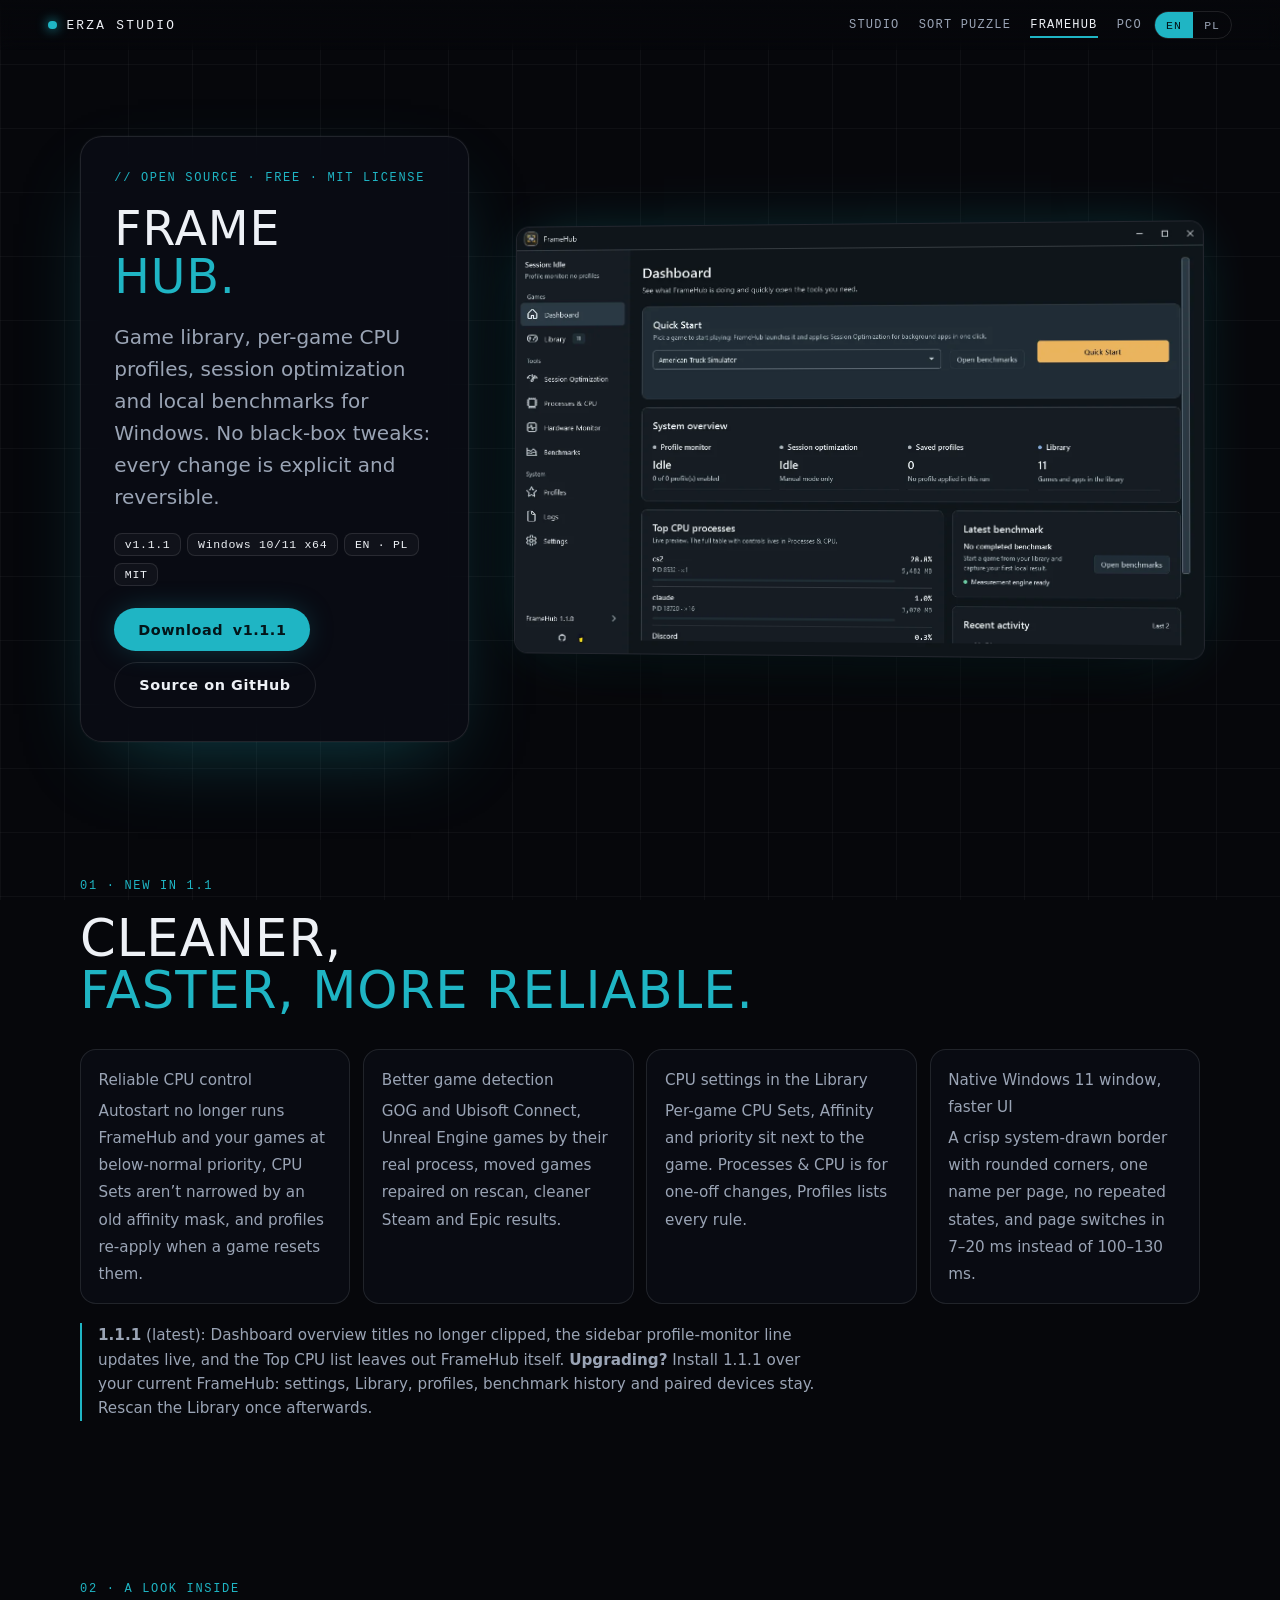
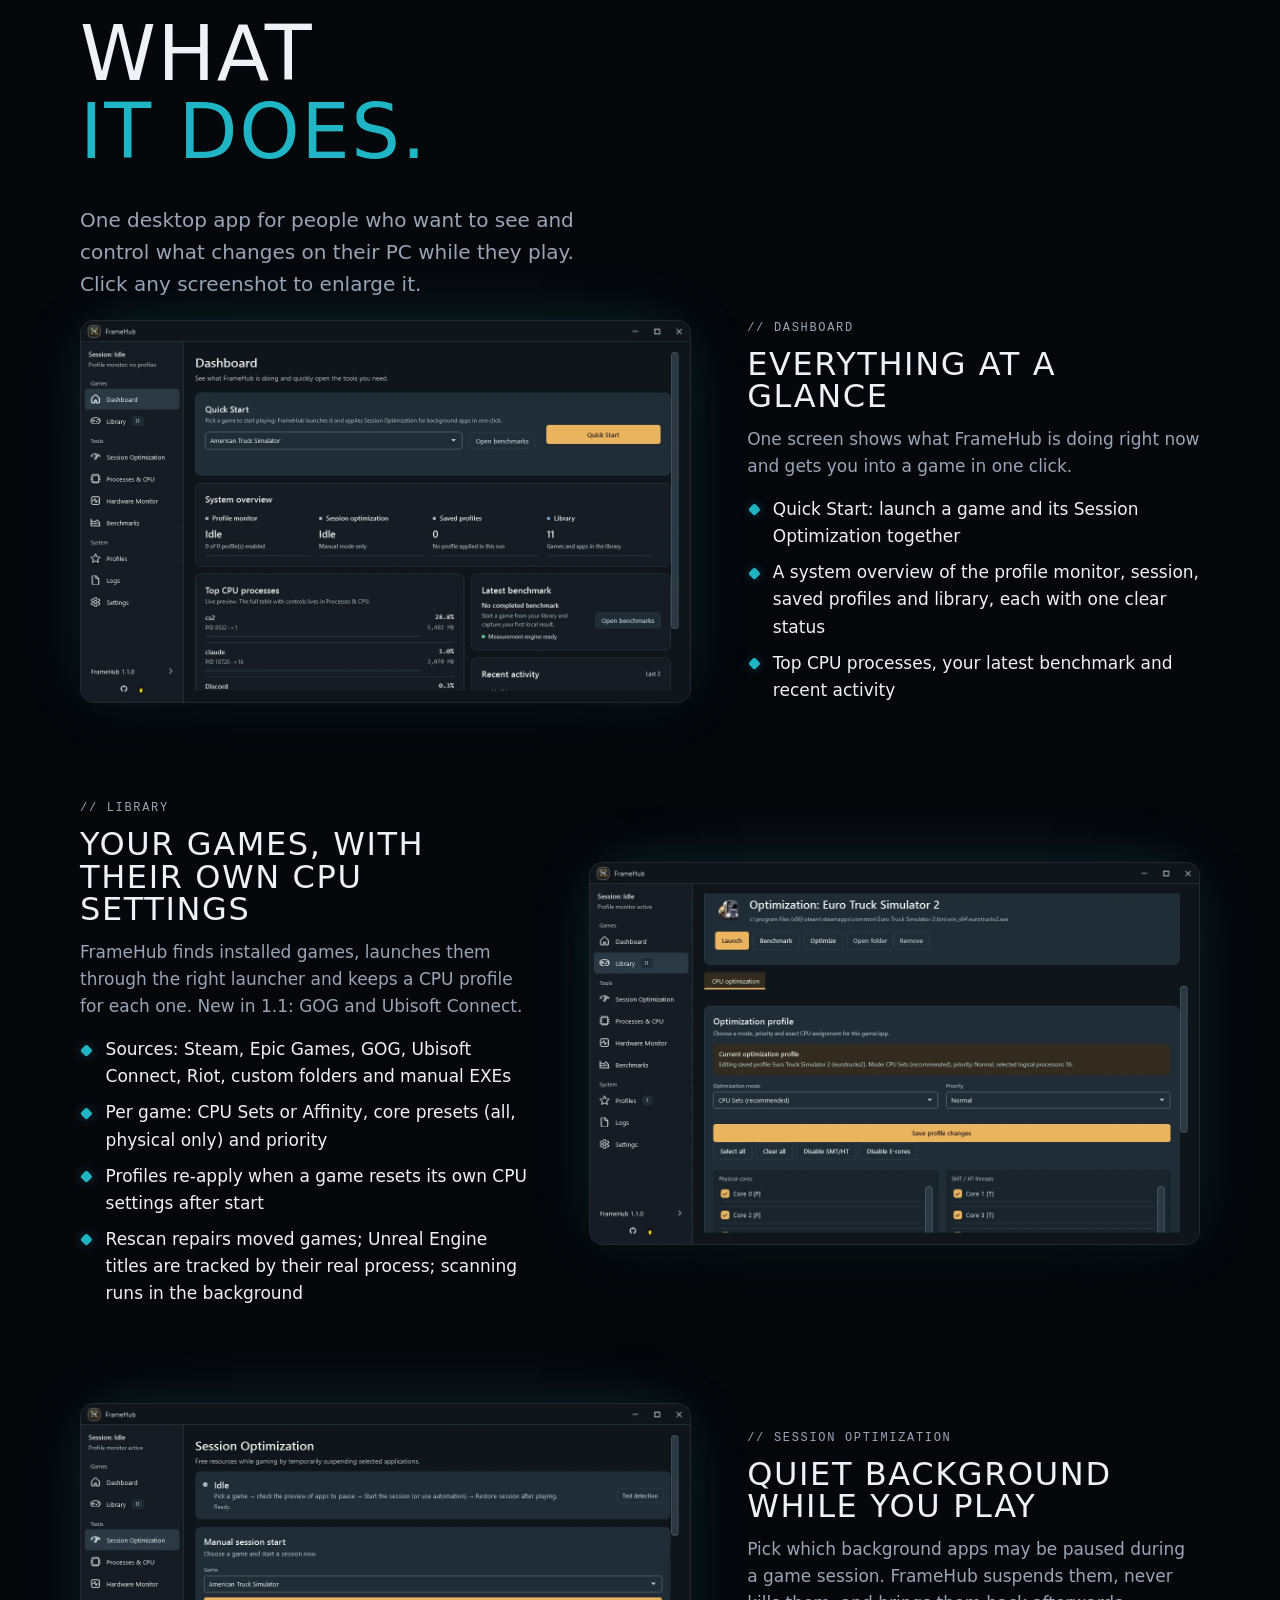
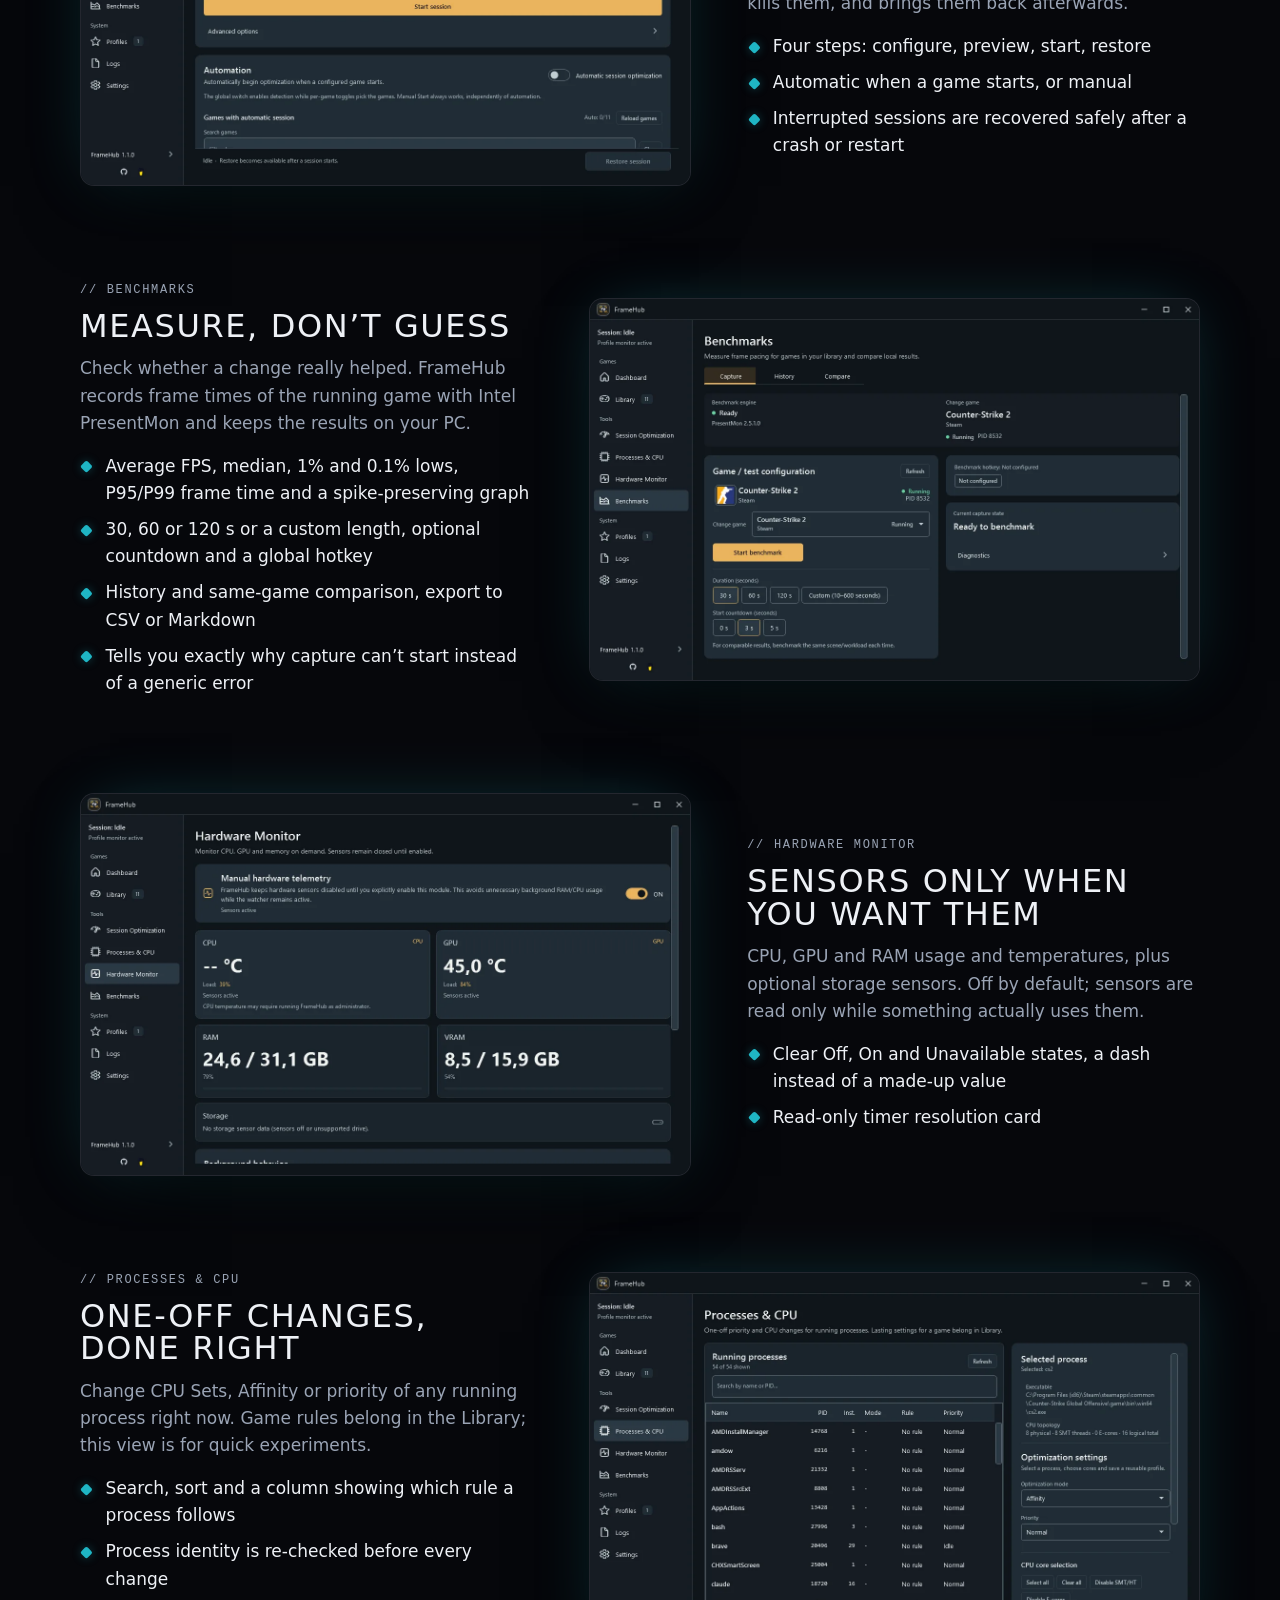
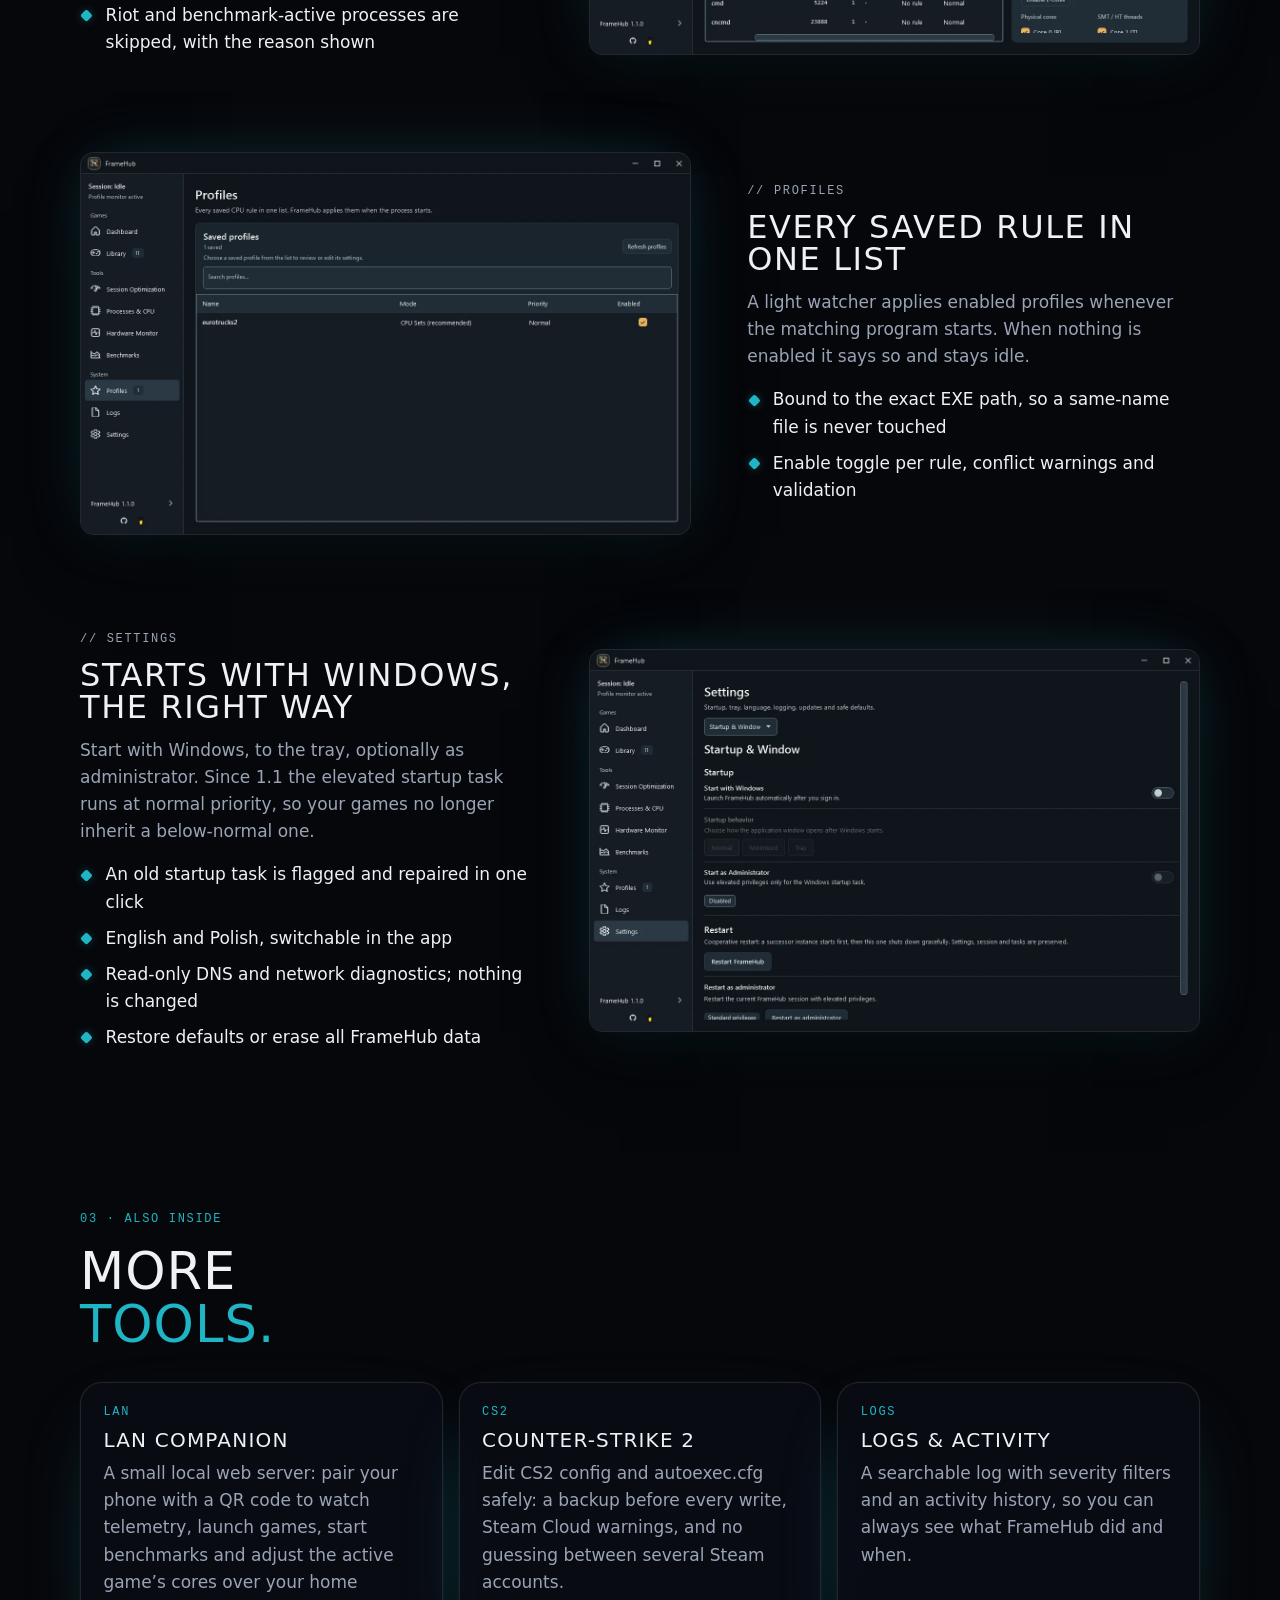
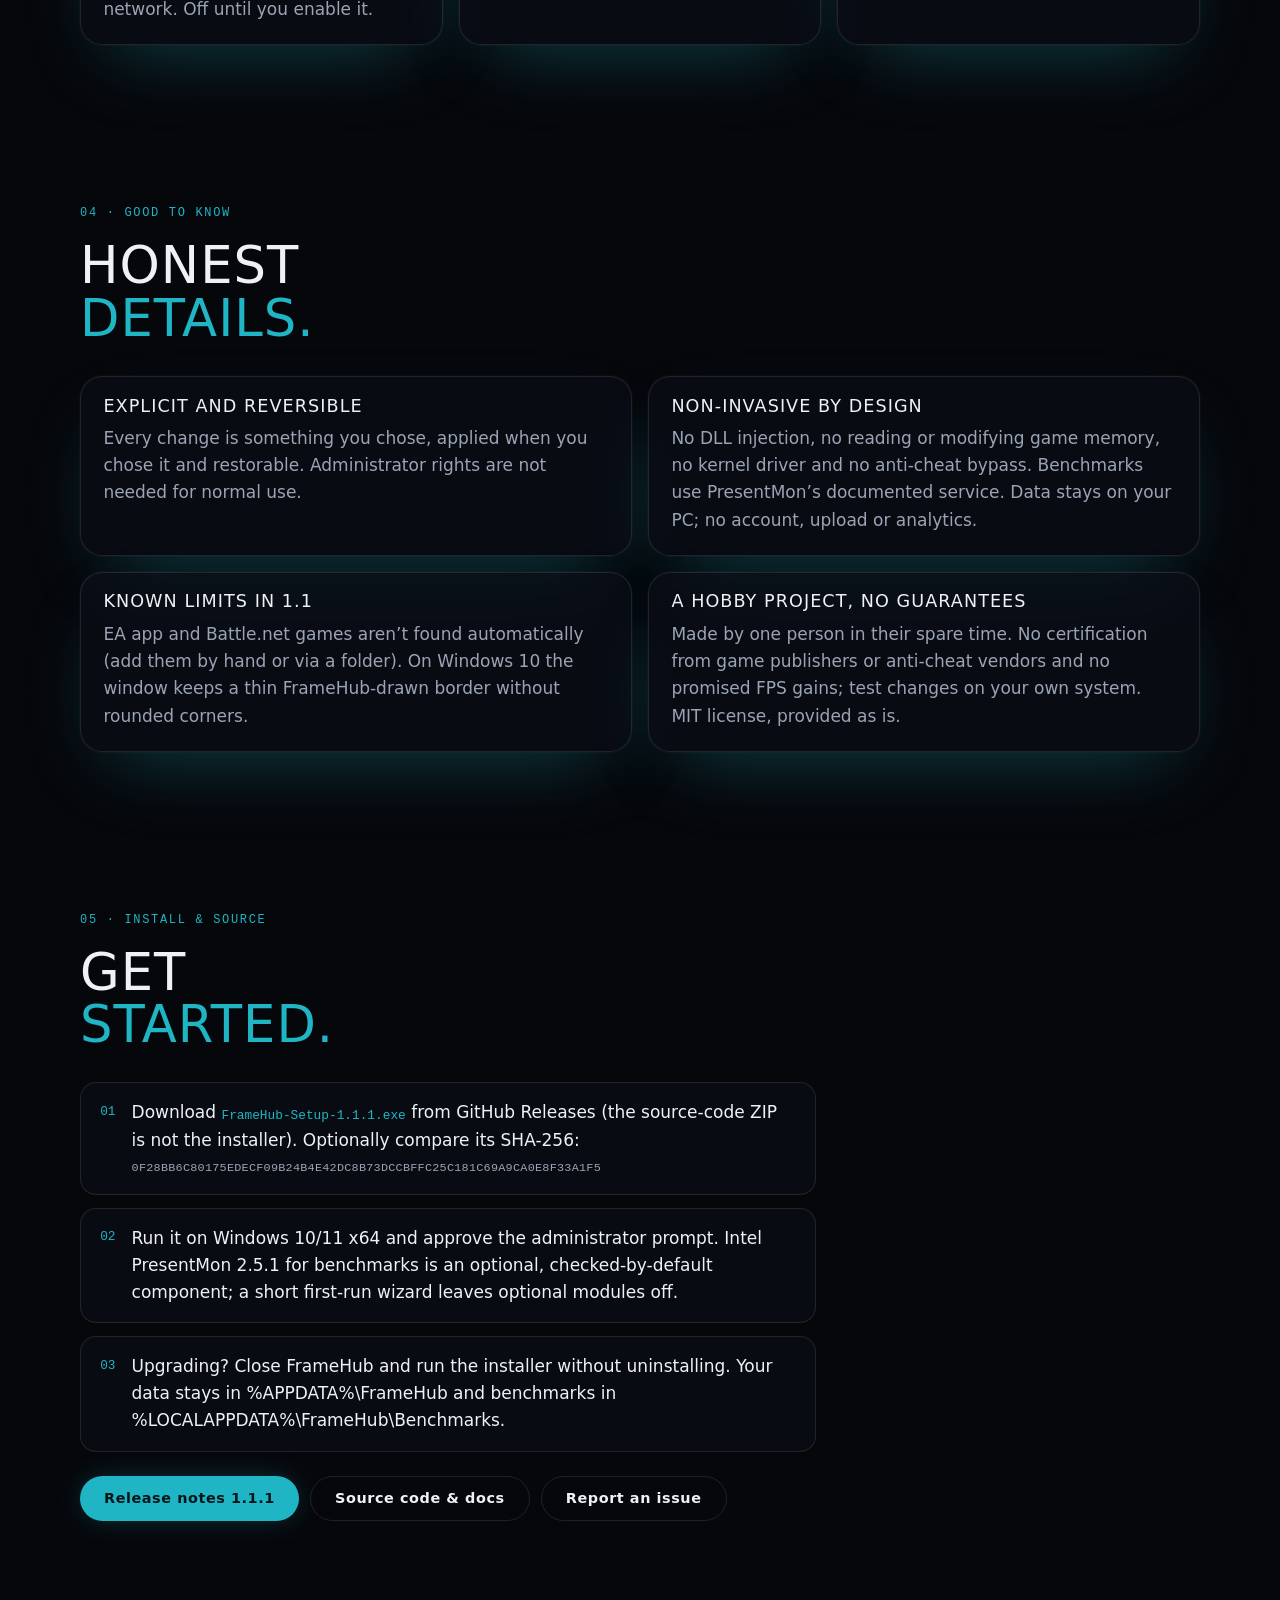
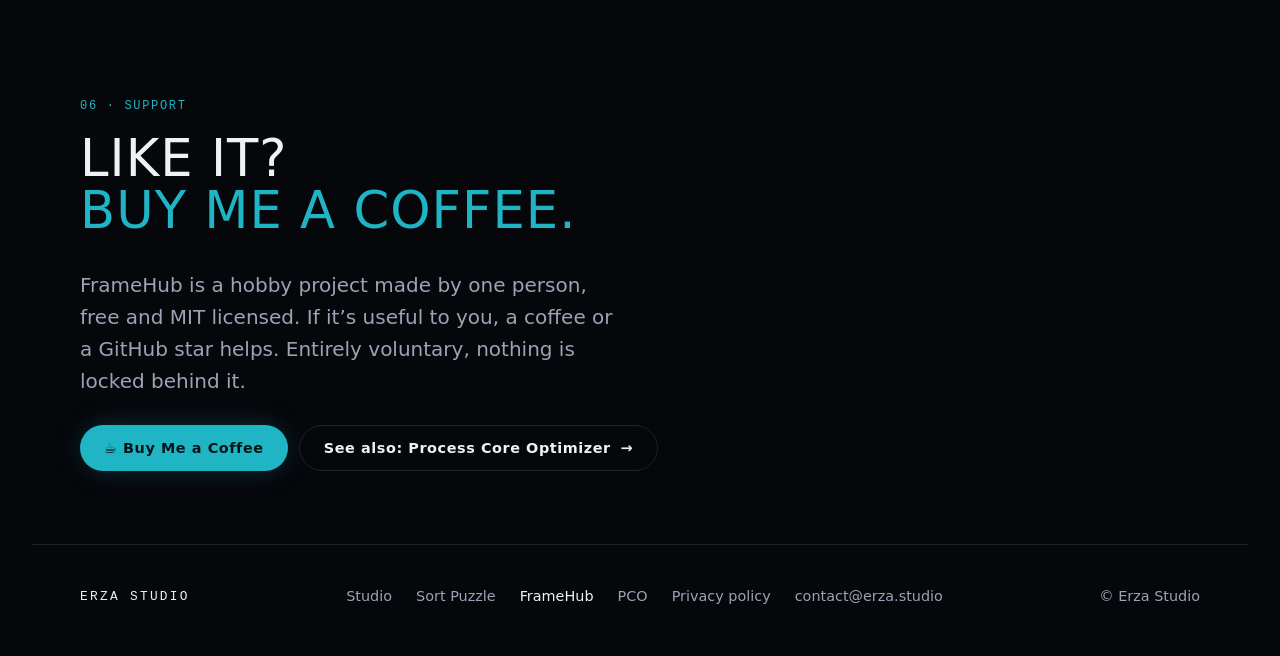
==== commit 16d019a5: "Update FrameHub page to v1.1.1 Version, download link, installer name, SHA-256 and release notes lin" ====
--- a/framehub/index.html
+++ b/framehub/index.html
@@ -6,7 +6,7 @@
 <meta name="color-scheme" content="dark">
 <meta name="theme-color" content="#06070b">
 <title data-pl="FrameHub · Erza Studio">FrameHub · Erza Studio</title>
-<meta name="description" content="FrameHub 1.1: a free, open-source (MIT) Windows app for your game library (Steam, Epic, GOG, Ubisoft Connect), per-game CPU Sets and affinity, session optimization and local PresentMon benchmarks.">
+<meta name="description" content="FrameHub 1.1.1: a free, open-source (MIT) Windows app for your game library (Steam, Epic, GOG, Ubisoft Connect), per-game CPU Sets and affinity, session optimization and local PresentMon benchmarks.">
 <link rel="icon" href="../favicon.svg" type="image/svg+xml">
 <link rel="stylesheet" href="../studio.css">
 <script>document.documentElement.classList.add("js")</script>
@@ -21,8 +21,8 @@
     <p class="label">// OPEN SOURCE · <span data-l="en">FREE · MIT LICENSE</span><span data-l="pl">DARMOWE · LICENCJA MIT</span></p>
     <h1 class="app-h1">Frame<br><em>Hub.</em></h1>
     <p class="lead"><span data-l="en">Game library, per-game CPU profiles, session optimization and local benchmarks for Windows. No black-box tweaks: every change is explicit and reversible.</span><span data-l="pl">Biblioteka gier, profile CPU dla gier, optymalizacja sesji i lokalne benchmarki na Windows. Bez tajemniczych tweaków: każda zmiana jest jawna i odwracalna.</span></p>
-    <ul class="chips" aria-label="Details" data-al-en="Details" data-al-pl="Szczegóły"><li>v1.1.0</li><li>Windows 10/11 x64</li><li>EN · PL</li><li>MIT</li></ul>
-    <div class="buttons"><a class="btn" href="https://github.com/9Erza/FrameHub/releases/download/v1.1.0/FrameHub-Setup-1.1.0.exe" rel="noopener"><span data-l="en">Download</span><span data-l="pl">Pobierz</span> v1.1.0</a><a class="btn ghost-link" href="https://github.com/9Erza/FrameHub" rel="noopener"><span data-l="en">Source on GitHub</span><span data-l="pl">Kod na GitHubie</span></a></div>
+    <ul class="chips" aria-label="Details" data-al-en="Details" data-al-pl="Szczegóły"><li>v1.1.1</li><li>Windows 10/11 x64</li><li>EN · PL</li><li>MIT</li></ul>
+    <div class="buttons"><a class="btn" href="https://github.com/9Erza/FrameHub/releases/download/v1.1.1/FrameHub-Setup-1.1.1.exe" rel="noopener"><span data-l="en">Download</span><span data-l="pl">Pobierz</span> v1.1.1</a><a class="btn ghost-link" href="https://github.com/9Erza/FrameHub" rel="noopener"><span data-l="en">Source on GitHub</span><span data-l="pl">Kod na GitHubie</span></a></div>
   </div>
   <div class="app-right reveal">
     <button type="button" class="frame" aria-label="Enlarge screenshot" data-al-en="Enlarge screenshot" data-al-pl="Powiększ zrzut ekranu"><img data-l="en" src="shots/dashboard-en.webp" width="1280" height="800" decoding="async" fetchpriority="high" alt="FrameHub 1.1 dashboard"><img data-l="pl" src="shots/dashboard-pl.webp" width="1280" height="800" decoding="async" alt="Panel główny FrameHub 1.1"></button>
@@ -38,7 +38,7 @@
     <li class="reveal"><b><span data-l="en">CPU settings in the Library</span><span data-l="pl">Ustawienia CPU w Bibliotece</span></b><span><span data-l="en">Per-game CPU Sets, Affinity and priority sit next to the game. Processes &amp; CPU is for one-off changes, Profiles lists every rule.</span><span data-l="pl">CPU Sets, Affinity i priorytet gry są przy samej grze. Procesy i CPU służą do jednorazowych zmian, Profile to lista wszystkich reguł.</span></span></li>
     <li class="reveal"><b><span data-l="en">Native Windows 11 window, faster UI</span><span data-l="pl">Natywne okno Windows 11, szybszy interfejs</span></b><span><span data-l="en">A crisp system-drawn border with rounded corners, one name per page, no repeated states, and page switches in 7–20 ms instead of 100–130 ms.</span><span data-l="pl">Równa ramka rysowana przez system z zaokrąglonymi rogami, jedna nazwa na stronę, bez powtórzonych stanów i przełączanie stron w 7–20 ms zamiast 100–130 ms.</span></span></li>
   </ul>
-  <p class="cmp-note reveal"><span data-l="en"><b>Upgrading?</b> Install 1.1.0 over your current FrameHub: settings, Library, profiles, benchmark history and paired devices stay. Rescan the Library once afterwards.</span><span data-l="pl"><b>Aktualizujesz?</b> Zainstaluj 1.1.0 na obecną wersję: ustawienia, biblioteka, profile, historia benchmarków i sparowane urządzenia zostają. Potem raz przeskanuj Bibliotekę.</span></p>
+  <p class="cmp-note reveal"><span data-l="en"><b>1.1.1</b> (latest): Dashboard overview titles no longer clipped, the sidebar profile-monitor line updates live, and the Top CPU list leaves out FrameHub itself. <b>Upgrading?</b> Install 1.1.1 over your current FrameHub: settings, Library, profiles, benchmark history and paired devices stay. Rescan the Library once afterwards.</span><span data-l="pl"><b>1.1.1</b> (najnowsza): tytuły w przeglądzie Panelu głównego nie są już ucinane, linia monitora profili w pasku bocznym odświeża się na bieżąco, a lista Top CPU pomija sam FrameHub. <b>Aktualizujesz?</b> Zainstaluj 1.1.1 na obecną wersję: ustawienia, biblioteka, profile, historia benchmarków i sparowane urządzenia zostają. Potem raz przeskanuj Bibliotekę.</span></p>
 </section>
 
 <section class="section" aria-labelledby="tour-h">
@@ -170,8 +170,8 @@
 <section class="section" aria-labelledby="inst-h">
   <p class="label reveal">05 · <span data-l="en">INSTALL &amp; SOURCE</span><span data-l="pl">INSTALACJA I KOD</span></p>
   <h2 id="inst-h" class="h-sm reveal"><span data-l="en">Get<br><em>started.</em></span><span data-l="pl">Jak<br><em>zacząć.</em></span></h2>
-  <ol class="steps instsel"><li class="reveal"><b>01</b><span><span data-l="en">Download <b>FrameHub-Setup-1.1.0.exe</b> from GitHub Releases (the source-code ZIP is not the installer). Optionally compare its SHA-256:</span><span data-l="pl">Pobierz <b>FrameHub-Setup-1.1.0.exe</b> z wydań na GitHubie (ZIP z kodem nie jest instalatorem). Opcjonalnie porównaj jego SHA-256:</span><code class="sha">7A5D96DE91463F0EE701594B4154B274F17E2A395F6A3410216F96530CD666D3</code></span></li><li class="reveal"><b>02</b><span><span data-l="en">Run it on Windows 10/11 x64 and approve the administrator prompt. Intel PresentMon 2.5.1 for benchmarks is an optional, checked-by-default component; a short first-run wizard leaves optional modules off.</span><span data-l="pl">Uruchom na Windows 10/11 x64 i zatwierdź monit administratora. Intel PresentMon 2.5.1 do benchmarków to opcjonalny, domyślnie zaznaczony składnik; krótki kreator pierwszego uruchomienia zostawia moduły opcjonalne wyłączone.</span></span></li><li class="reveal"><b>03</b><span><span data-l="en">Upgrading? Close FrameHub and run the installer without uninstalling. Your data stays in %APPDATA%\FrameHub and benchmarks in %LOCALAPPDATA%\FrameHub\Benchmarks.</span><span data-l="pl">Aktualizujesz? Zamknij FrameHub i uruchom instalator bez odinstalowywania. Dane zostają w %APPDATA%\FrameHub, a benchmarki w %LOCALAPPDATA%\FrameHub\Benchmarks.</span></span></li></ol>
-  <p class="buttons reveal"><a class="btn" href="https://github.com/9Erza/FrameHub/releases/tag/v1.1.0" rel="noopener"><span data-l="en">Release notes 1.1.0</span><span data-l="pl">Informacje o wydaniu 1.1.0</span></a><a class="btn ghost-link" href="https://github.com/9Erza/FrameHub" rel="noopener"><span data-l="en">Source code &amp; docs</span><span data-l="pl">Kod i dokumentacja</span></a><a class="btn ghost-link" href="https://github.com/9Erza/FrameHub/issues" rel="noopener"><span data-l="en">Report an issue</span><span data-l="pl">Zgłoś problem</span></a></p>
+  <ol class="steps instsel"><li class="reveal"><b>01</b><span><span data-l="en">Download <b>FrameHub-Setup-1.1.1.exe</b> from GitHub Releases (the source-code ZIP is not the installer). Optionally compare its SHA-256:</span><span data-l="pl">Pobierz <b>FrameHub-Setup-1.1.1.exe</b> z wydań na GitHubie (ZIP z kodem nie jest instalatorem). Opcjonalnie porównaj jego SHA-256:</span><code class="sha">0F28BB6C80175EDECF09B24B4E42DC8B73DCCBFFC25C181C69A9CA0E8F33A1F5</code></span></li><li class="reveal"><b>02</b><span><span data-l="en">Run it on Windows 10/11 x64 and approve the administrator prompt. Intel PresentMon 2.5.1 for benchmarks is an optional, checked-by-default component; a short first-run wizard leaves optional modules off.</span><span data-l="pl">Uruchom na Windows 10/11 x64 i zatwierdź monit administratora. Intel PresentMon 2.5.1 do benchmarków to opcjonalny, domyślnie zaznaczony składnik; krótki kreator pierwszego uruchomienia zostawia moduły opcjonalne wyłączone.</span></span></li><li class="reveal"><b>03</b><span><span data-l="en">Upgrading? Close FrameHub and run the installer without uninstalling. Your data stays in %APPDATA%\FrameHub and benchmarks in %LOCALAPPDATA%\FrameHub\Benchmarks.</span><span data-l="pl">Aktualizujesz? Zamknij FrameHub i uruchom instalator bez odinstalowywania. Dane zostają w %APPDATA%\FrameHub, a benchmarki w %LOCALAPPDATA%\FrameHub\Benchmarks.</span></span></li></ol>
+  <p class="buttons reveal"><a class="btn" href="https://github.com/9Erza/FrameHub/releases/tag/v1.1.1" rel="noopener"><span data-l="en">Release notes 1.1.1</span><span data-l="pl">Informacje o wydaniu 1.1.1</span></a><a class="btn ghost-link" href="https://github.com/9Erza/FrameHub" rel="noopener"><span data-l="en">Source code &amp; docs</span><span data-l="pl">Kod i dokumentacja</span></a><a class="btn ghost-link" href="https://github.com/9Erza/FrameHub/issues" rel="noopener"><span data-l="en">Report an issue</span><span data-l="pl">Zgłoś problem</span></a></p>
 </section>
 
 <section class="section contact" aria-labelledby="sup-h">
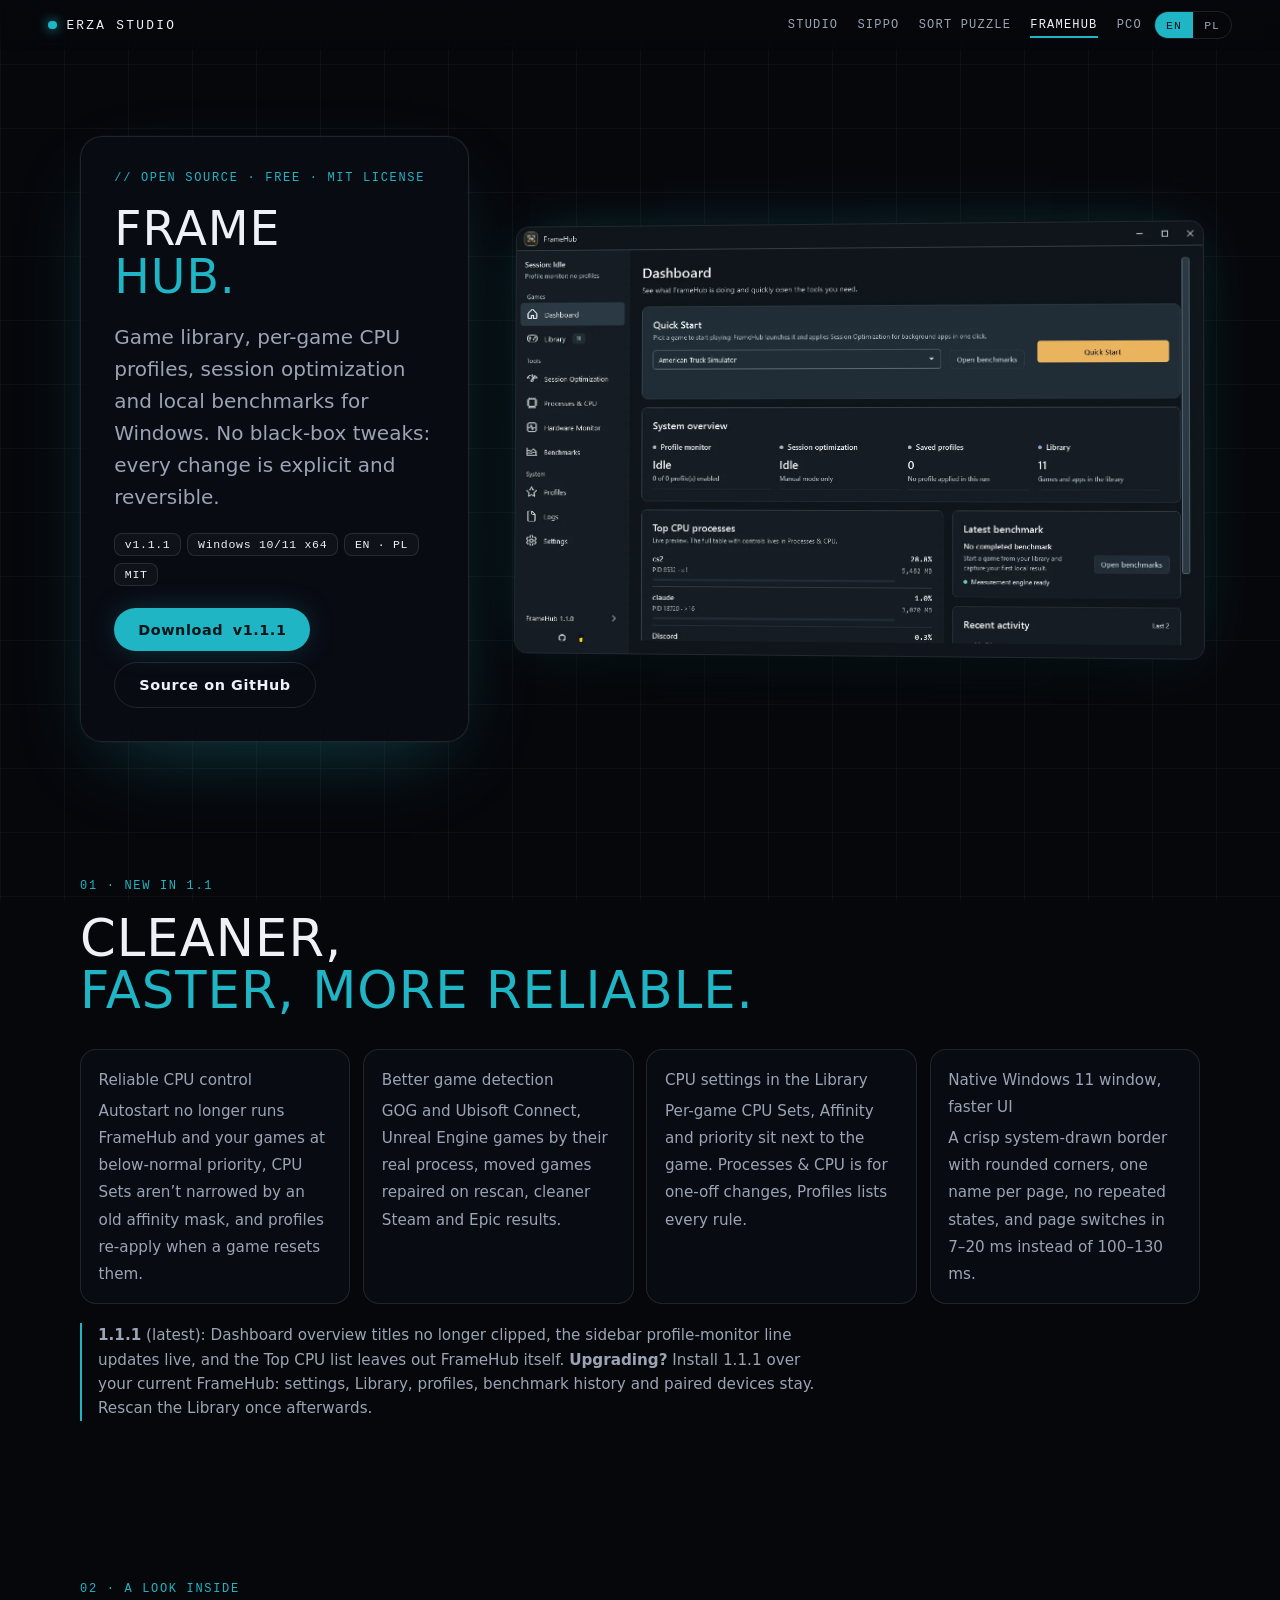
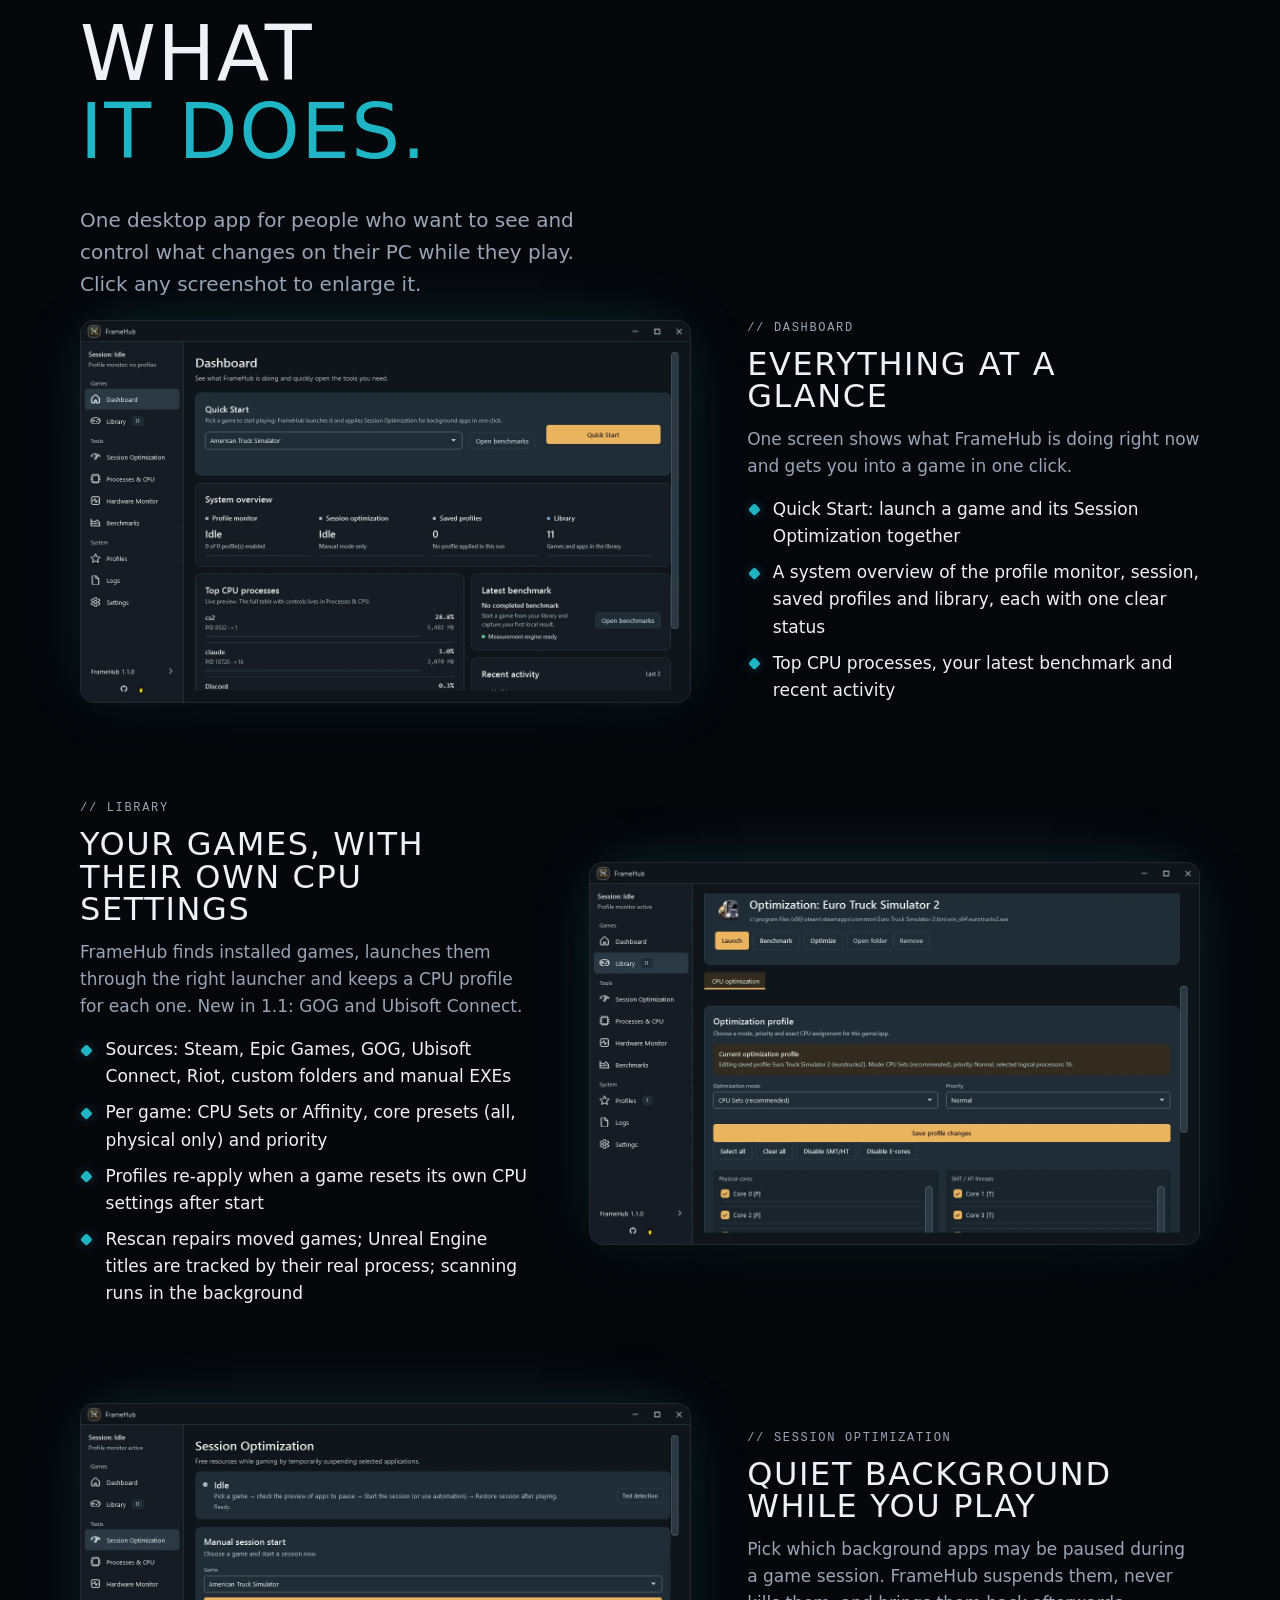
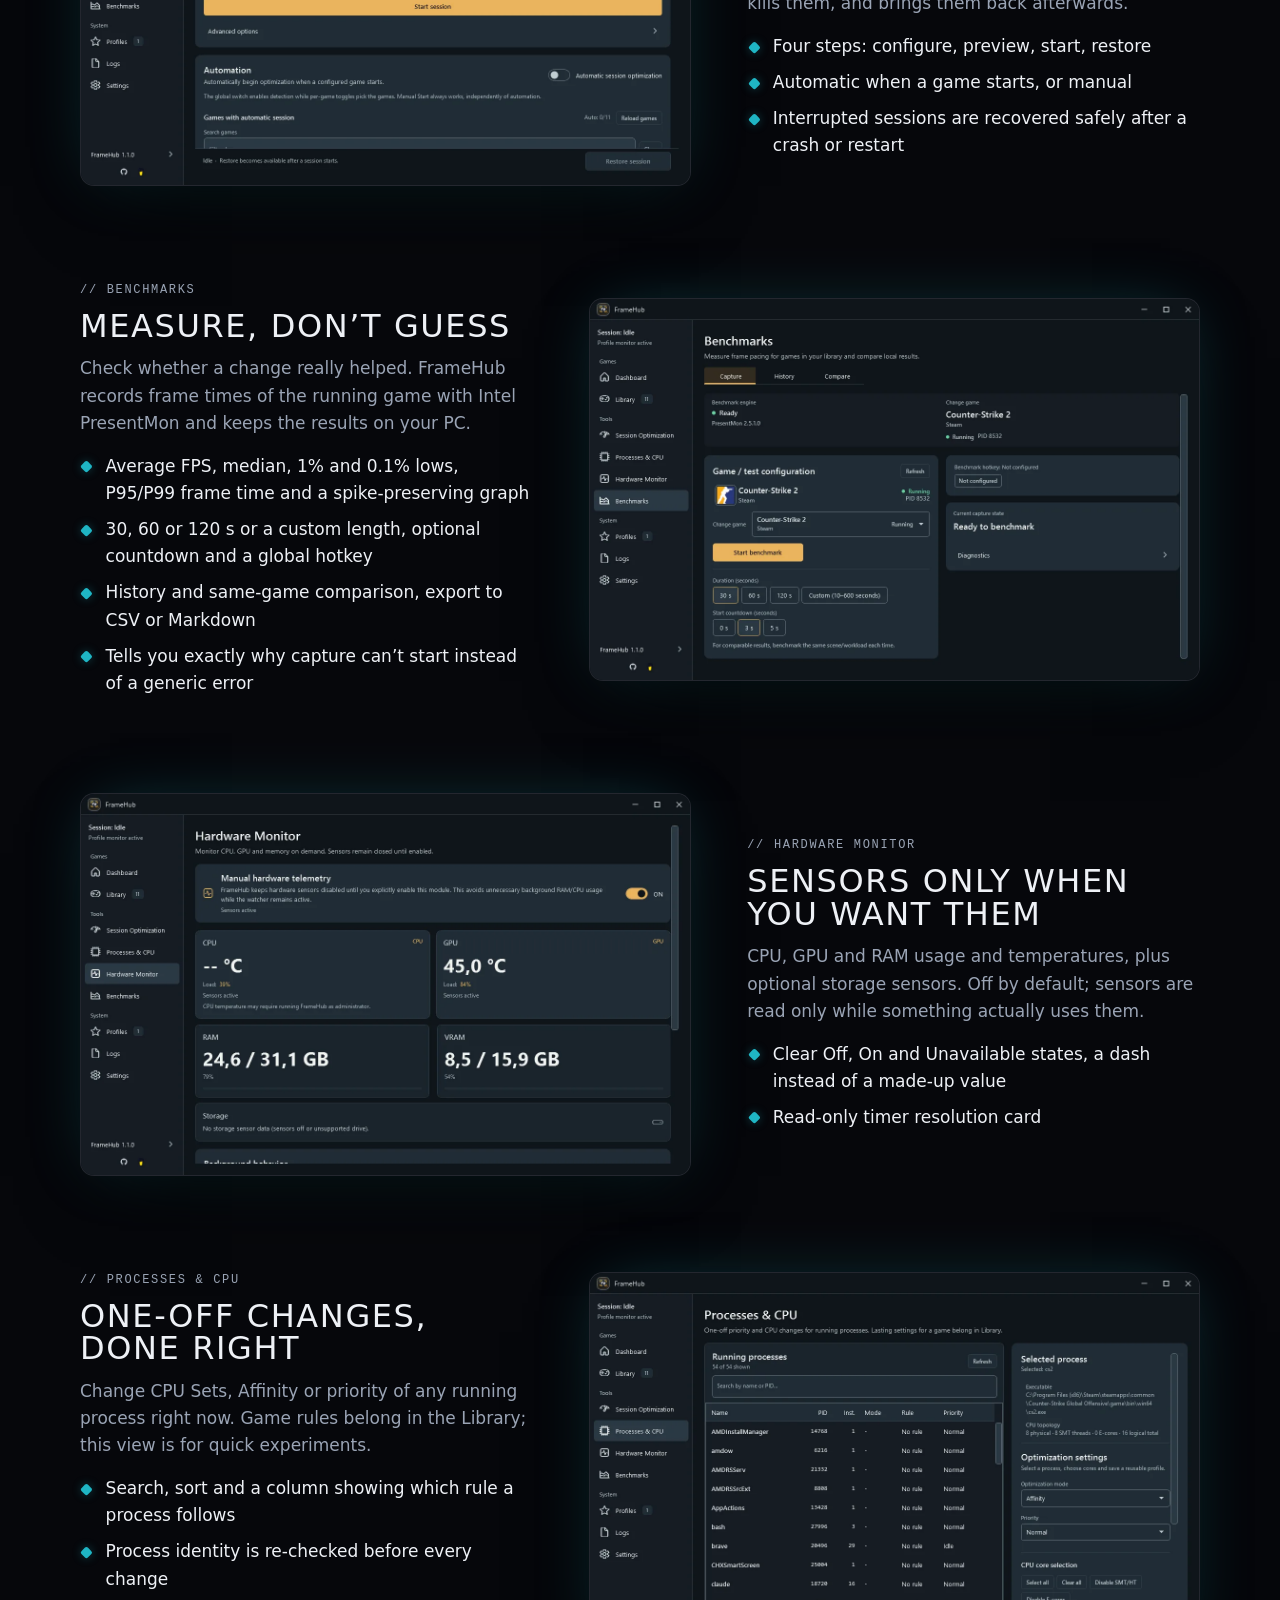
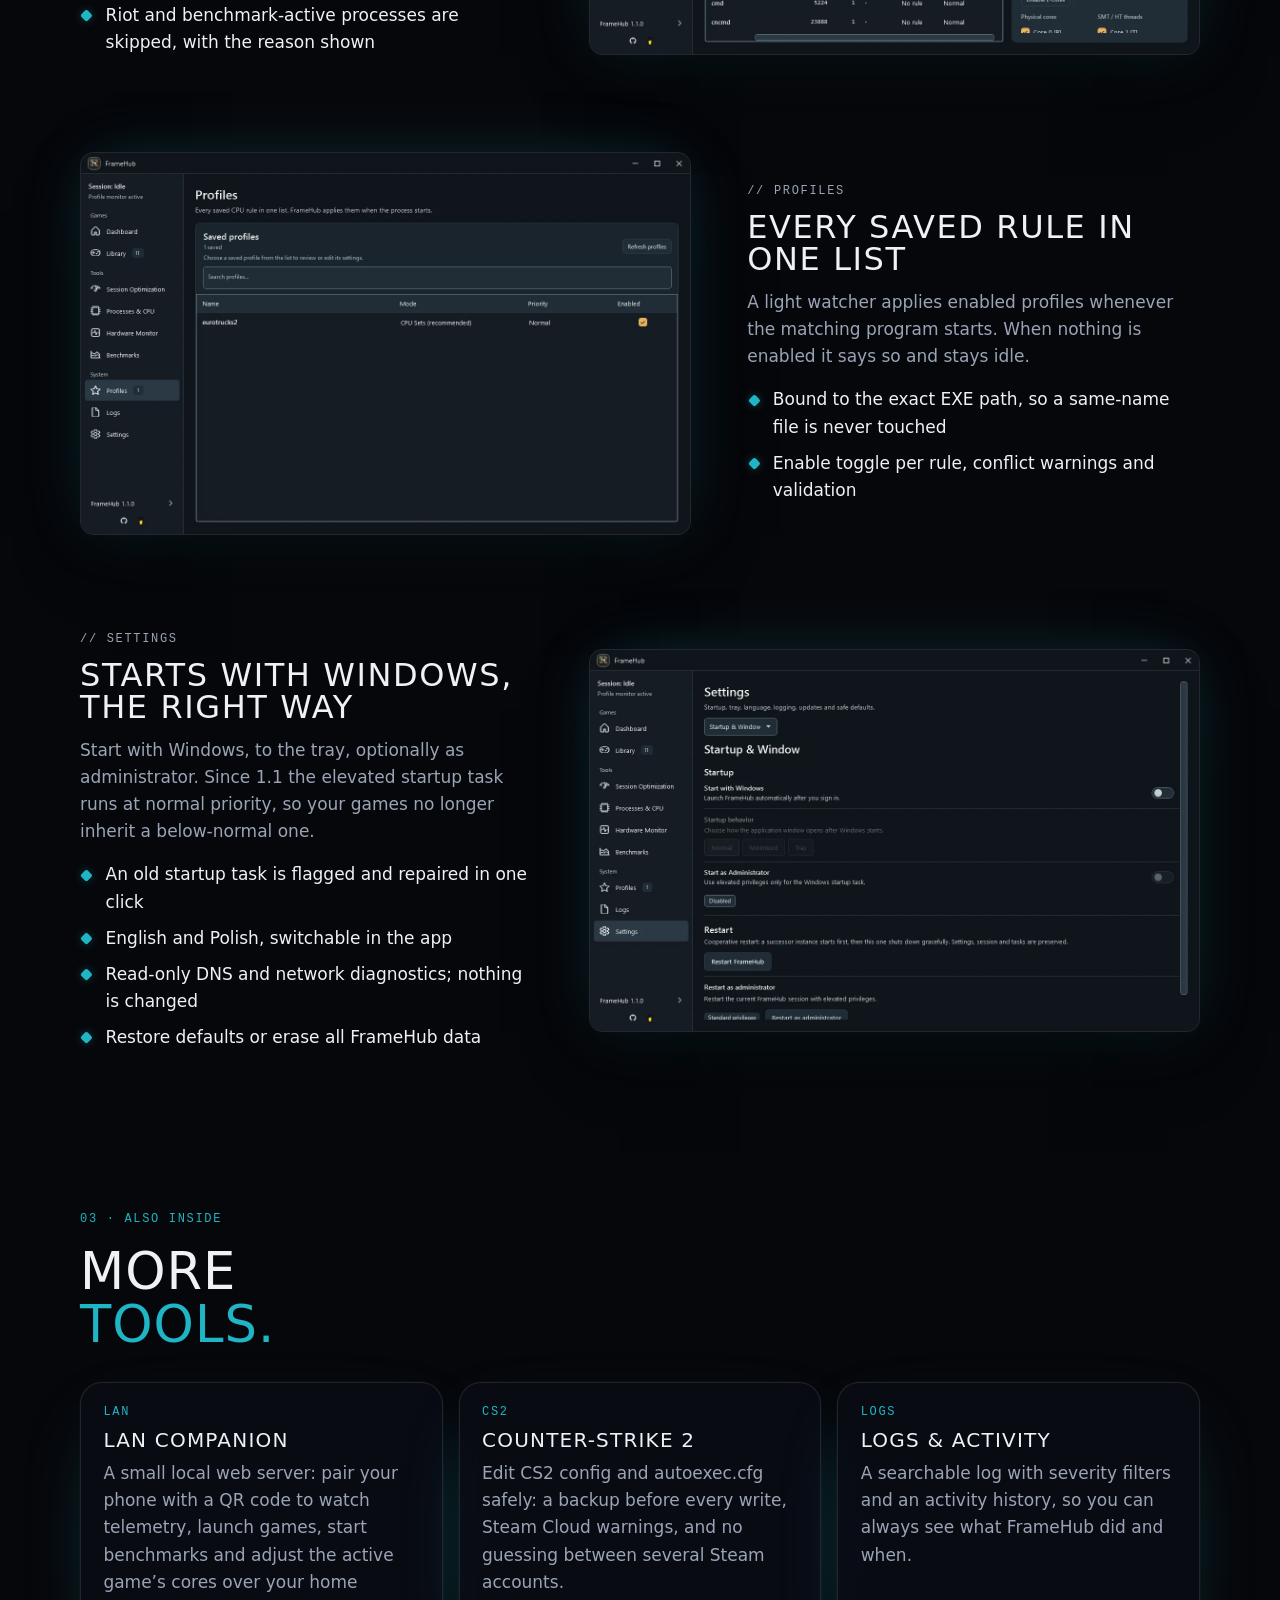
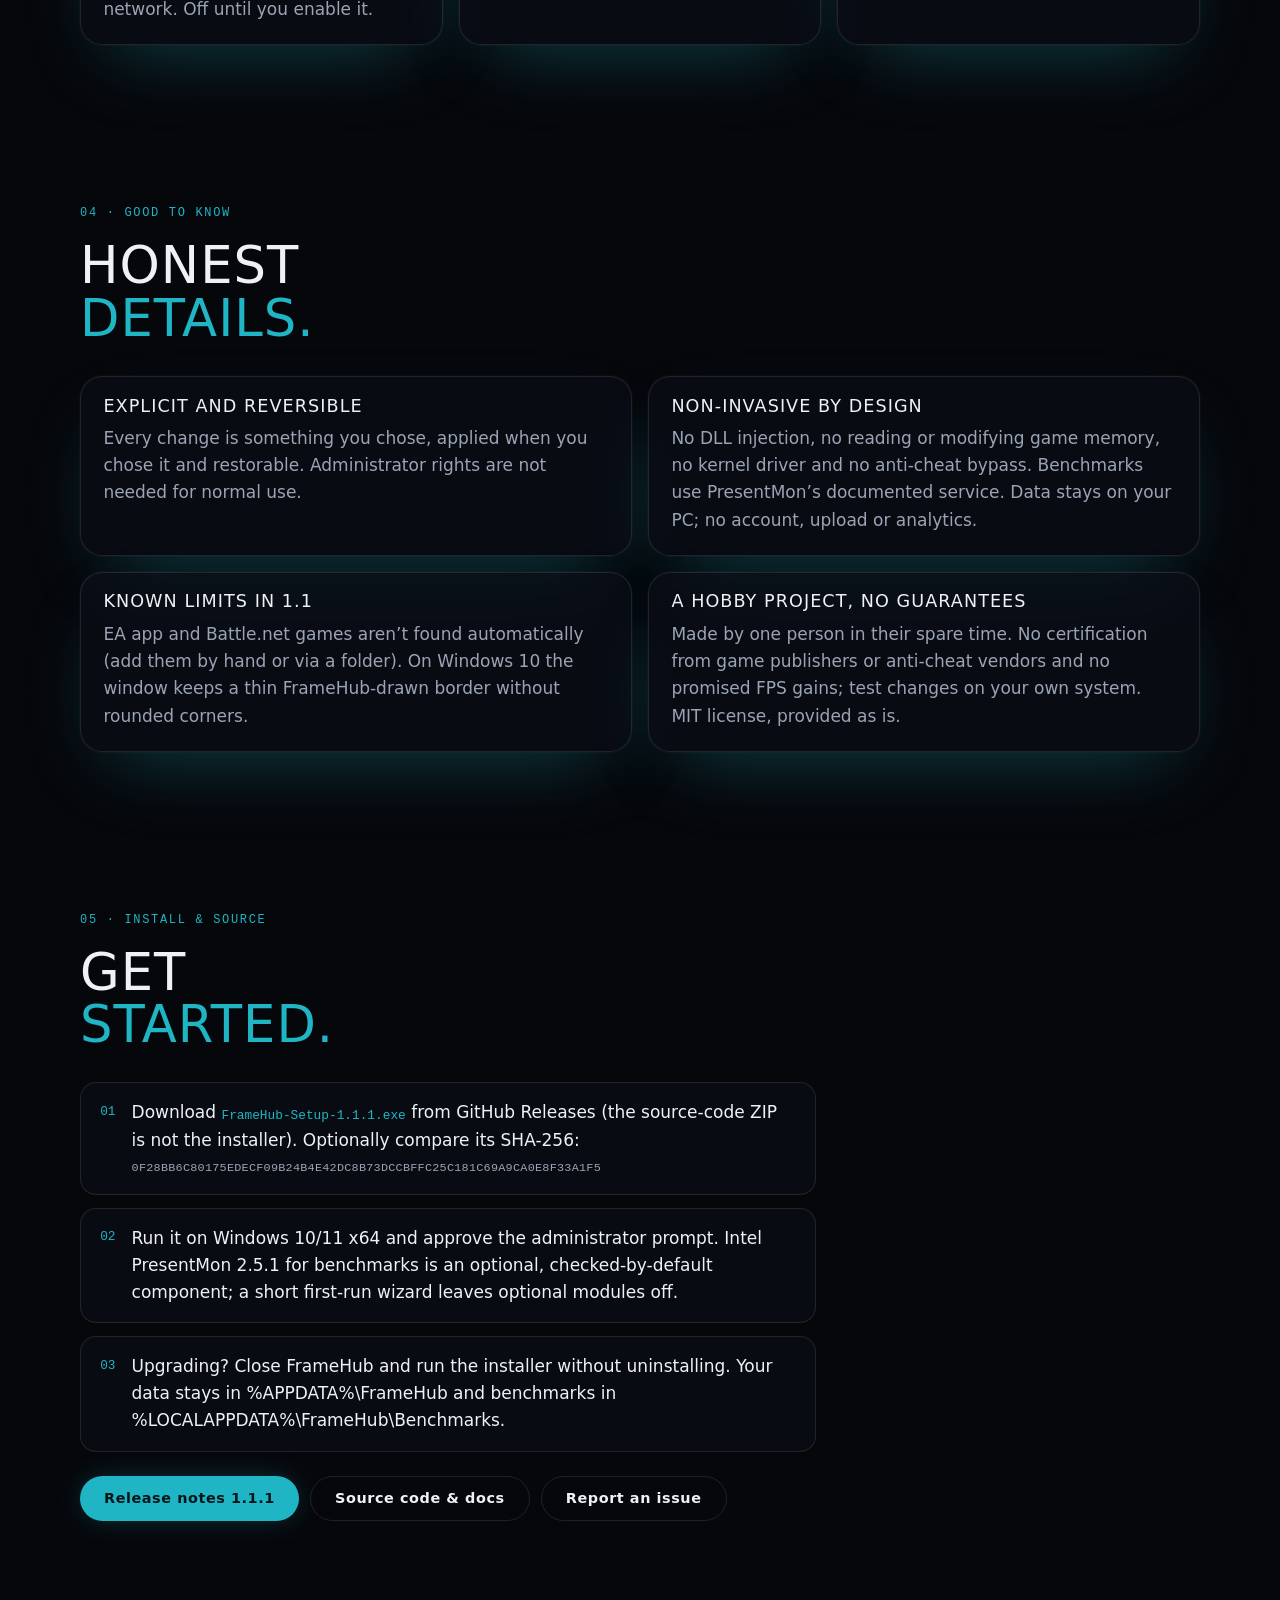
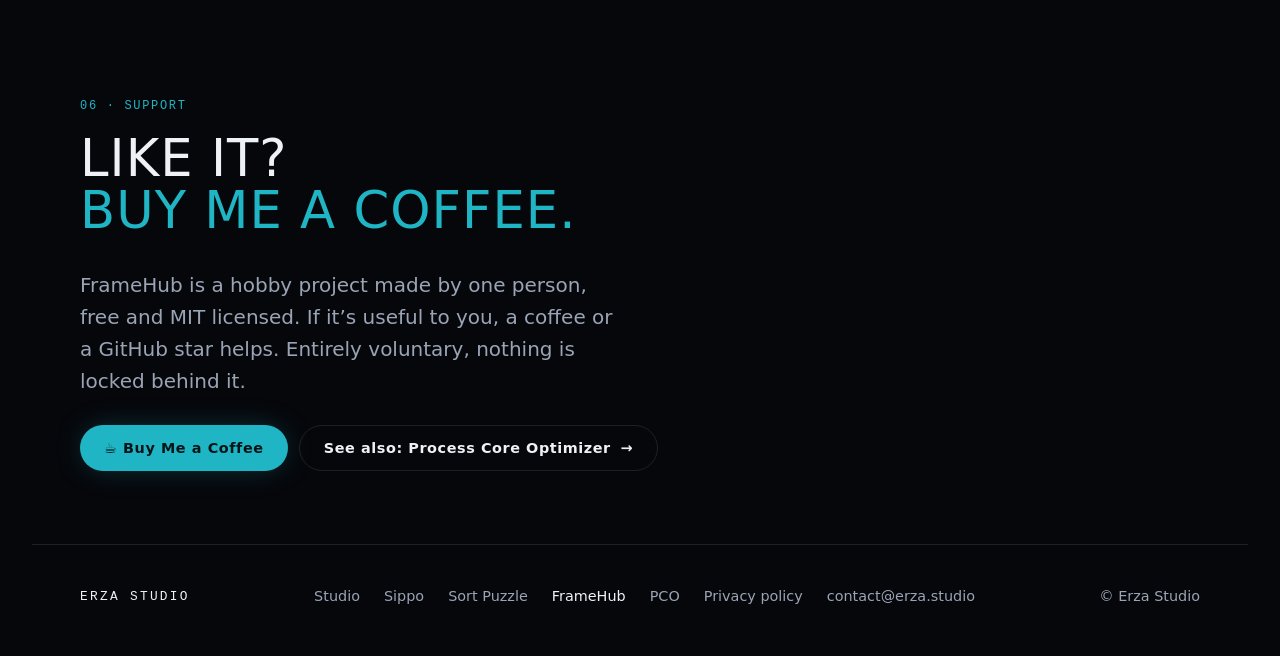
==== commit 9884124e: "Rebuild the studio site around mobile games and apps, add Sippo The home page now leads with two mob" ====
--- a/framehub/index.html
+++ b/framehub/index.html
@@ -7,13 +7,14 @@
 <meta name="theme-color" content="#06070b">
 <title data-pl="FrameHub · Erza Studio">FrameHub · Erza Studio</title>
 <meta name="description" content="FrameHub 1.1.1: a free, open-source (MIT) Windows app for your game library (Steam, Epic, GOG, Ubisoft Connect), per-game CPU Sets and affinity, session optimization and local PresentMon benchmarks.">
+<link rel="canonical" href="https://erza.studio/framehub/">
 <link rel="icon" href="../favicon.svg" type="image/svg+xml">
 <link rel="stylesheet" href="../studio.css">
 <script>document.documentElement.classList.add("js")</script>
 </head>
 <body class="sub">
 <a class="skip" href="#main"><span data-l="en">Skip to content</span><span data-l="pl">Przejdź do treści</span></a>
-<header class="top"><a class="brand" href="../" aria-label="Erza Studio"><span class="dot" aria-hidden="true"></span>ERZA STUDIO</a><nav aria-label="Main" data-al-en="Main" data-al-pl="Główna"><a href="../">Studio</a><a href="../sortpuzzle/">Sort Puzzle</a><a href="../framehub/" aria-current="page">FrameHub</a><a href="../pco/">PCO</a></nav><div class="lang" role="group" aria-label="Language" data-al-en="Language" data-al-pl="Język"><button type="button" data-set="en" aria-pressed="true">EN</button><button type="button" data-set="pl" aria-pressed="false">PL</button></div></header>
+<header class="top"><a class="brand" href="../" aria-label="Erza Studio"><span class="dot" aria-hidden="true"></span>ERZA STUDIO</a><nav aria-label="Main" data-al-en="Main" data-al-pl="Główna"><a href="../">Studio</a><a href="../sippo/">Sippo</a><a href="../sortpuzzle/">Sort Puzzle</a><a href="../framehub/" aria-current="page">FrameHub</a><a href="../pco/">PCO</a></nav><div class="lang" role="group" aria-label="Language" data-al-en="Language" data-al-pl="Język"><button type="button" data-set="en" aria-pressed="true">EN</button><button type="button" data-set="pl" aria-pressed="false">PL</button></div></header>
 <main id="main">
 
 <section class="gp-hero app-hero">
@@ -182,7 +183,7 @@
 </section>
 
 </main>
-<footer class="foot"><p class="brand-s">ERZA STUDIO</p><nav aria-label="Footer" data-al-en="Footer" data-al-pl="Stopka"><a href="../">Studio</a><a href="../sortpuzzle/">Sort Puzzle</a><a href="../framehub/" aria-current="page">FrameHub</a><a href="../pco/">PCO</a><a href="../sortpuzzle/privacy/"><span data-l="en">Privacy policy</span><span data-l="pl">Polityka prywatności</span></a><a href="mailto:contact@erza.studio">contact@erza.studio</a></nav><p class="muted">© Erza Studio</p></footer>
+<footer class="foot"><p class="brand-s">ERZA STUDIO</p><nav aria-label="Footer" data-al-en="Footer" data-al-pl="Stopka"><a href="../">Studio</a><a href="../sippo/">Sippo</a><a href="../sortpuzzle/">Sort Puzzle</a><a href="../framehub/" aria-current="page">FrameHub</a><a href="../pco/">PCO</a><a href="../sortpuzzle/privacy/"><span data-l="en">Privacy policy</span><span data-l="pl">Polityka prywatności</span></a><a href="mailto:contact@erza.studio">contact@erza.studio</a></nav><p class="muted">© Erza Studio</p></footer>
 <script src="../studio.js" defer></script>
 </body>
 </html>
--- a/studio.css
+++ b/studio.css
@@ -79,21 +79,11 @@
 .section{max-width:76rem;margin:0 auto;padding:clamp(3.5rem,9vw,6.5rem) var(--gut) clamp(2rem,5vw,3.5rem)}
 .section h2{margin-bottom:2rem}
 
-/* 01 story (scroll-driven bottles) */
-.story{position:relative;padding:4rem var(--gut)}
-.stage{max-width:76rem;margin:0 auto;display:grid;gap:2rem;align-items:center}
+/* 01 work: product cards, added in v3 */
 .steps{list-style:none;padding:0;margin:2rem 0 0;display:grid;gap:.9rem}
 .steps li{display:flex;gap:1rem;padding:1rem 1.1rem;border:1px solid var(--line);border-radius:16px;background:rgba(13,17,26,.4);transition:opacity .4s,border-color .4s,box-shadow .4s}
 .steps b{font:500 .8rem var(--mono);color:var(--accent);padding-top:.25rem}
 .steps span{color:var(--ink)}
-.bottles{--p:1;display:flex;justify-content:center;align-items:flex-end;gap:clamp(.6rem,3vw,1.6rem);min-height:15rem}
-.bottle{width:clamp(3rem,13vw,5.2rem);flex:none}
-.bottle .neck{width:56%;height:clamp(.9rem,3vw,1.4rem);margin:0 auto;border:1.5px solid rgba(255,255,255,.28);border-bottom:0;border-radius:8px 8px 0 0}
-.bottle .body{height:clamp(9.5rem,32vw,14.5rem);border:1.5px solid rgba(255,255,255,.28);border-radius:10px 10px 22px 22px;background:rgba(255,255,255,.035);
-  display:flex;flex-direction:column-reverse;padding:5px;gap:4px;overflow:hidden;box-shadow:inset 0 0 24px rgba(255,255,255,.03)}
-.seg{flex:1 1 0;min-height:0;border-radius:6px;background:var(--c);box-shadow:0 0 16px -2px var(--c);transform-origin:50% 100%;
-  transform:scaleY(clamp(0,calc(var(--p)*19 - var(--i)),1));opacity:clamp(0,calc(var(--p)*19 - var(--i)),1)}
-.bottle.empty .body{opacity:.7}
 
 /* 02 games */
 .game{display:grid;grid-template-columns:minmax(0,1fr);gap:1.5rem;padding:clamp(1.2rem,4vw,2.5rem);margin-top:.5rem}
@@ -129,24 +119,13 @@
 .anim .reveal.in{opacity:1;transform:none}
 .anim .reveal:nth-child(2){transition-delay:.08s}
 .anim .reveal:nth-child(3){transition-delay:.16s}
-.anim .story{height:340vh;padding:0}
-.anim .stage{position:sticky;top:0;height:100vh;height:100svh;padding:5rem var(--gut) 1rem;align-content:center}
-.anim .steps li{opacity:.58}
-.anim .stage[data-step="1"] .steps li:nth-child(1),
-.anim .stage[data-step="2"] .steps li:nth-child(2),
-.anim .stage[data-step="3"] .steps li:nth-child(3){opacity:1;border-color:var(--accent);box-shadow:0 0 30px -12px var(--accent)}
-.anim .hero-card{transform:translateY(calc(var(--hs,0)*-40px));opacity:calc(1 - var(--hs,0)*.7)}
-
-@media (min-width:560px){
+
+@media (min-width:720px){
   .top nav span{display:inline}
 }
 @media (min-width:860px){
   .hero-in{grid-template-columns:1fr auto;align-items:end}
   .status{justify-self:end;align-self:start;margin-top:-1rem}
-  .stage{grid-template-columns:1.1fr 1fr;gap:4rem}
-  .bottles{min-height:22rem}
-  .bottle{width:5.6rem}
-  .bottle .body{height:17rem}
   .game{grid-template-columns:minmax(0,1.05fr) minmax(0,1fr);align-items:center;gap:3rem}
   .shot{width:clamp(6.5rem,11vw,9.5rem)}
   .shot:nth-child(2){width:clamp(7.5rem,13vw,11.5rem)}
@@ -154,20 +133,11 @@
   .foot{grid-template-columns:auto 1fr auto;align-items:center;gap:2rem}
   .foot nav{justify-content:center}
 }
-@media (max-width:859px){
-  .anim .stage{grid-template-rows:auto auto;gap:1rem;padding-top:4.6rem}
-  .anim .story .bottles{order:-1;min-height:0}
-  .anim .steps{margin-top:1rem;gap:.5rem}
-  .anim .steps li{padding:.6rem .9rem;font-size:.95rem}
-  .anim .story h2{font-size:clamp(1.9rem,8.5vw,2.6rem)}
-  .anim .story .label{margin-bottom:.5rem}
-  .anim .story .copy{display:flex;flex-direction:column}
-}
 
 /* sub pages (game page, privacy policy) */
 .sub main{padding-top:4.5rem}
 .sub .top nav a{white-space:nowrap}
-@media (max-width:559px){.sub .top nav{display:none}.sub .top{justify-content:space-between}}
+@media (max-width:819px){.sub .top nav{display:none}.sub .top{justify-content:space-between}}
 .gp-hero{max-width:76rem;margin:0 auto;padding:clamp(1.5rem,5vw,4rem) var(--gut) 2rem;display:grid;grid-template-columns:minmax(0,1fr);gap:2rem;align-items:center}
 .gp-card{padding:clamp(1.4rem,4vw,3rem)}
 .gp-card h1{font-size:clamp(3rem,13vw,6.4rem);margin-bottom:1.2rem}
@@ -361,3 +331,82 @@
   .app-hero{grid-template-columns:minmax(0,.72fr) minmax(0,1.28fr);gap:2.5rem}
   .app-hero .gp-card{padding:clamp(1.4rem,2.6vw,2.4rem)}
 }
+
+/* ===== v3: studio work grid, phone frames, compact status ===== */
+.hero-card .lead{max-width:38rem}
+.hero-actions{display:flex;flex-wrap:wrap;gap:.7rem;margin-top:1.5rem}
+.status .plist{gap:.6rem;margin:.25rem 0 0}
+.status .plist li{grid-template-columns:auto minmax(0,1fr);column-gap:.55rem;align-items:start}
+.status .plist b{font-size:.95rem;font-weight:500;line-height:1.3}
+.status .plist em{grid-column:2;font-size:.8rem;line-height:1.35}
+.status .plist a{text-decoration:none}
+.status .plist a:hover b{color:var(--accent)}
+.status .pd{margin-top:.35rem}
+.status .pd.soon{border-color:rgba(255,255,255,.35);opacity:.75}
+
+.work-grid{display:grid;grid-template-columns:minmax(0,1fr);gap:1.2rem;margin-top:1.6rem}
+.product{display:flex;flex-direction:column;overflow:hidden;padding:1rem 1rem 1.4rem;color:inherit;text-decoration:none}
+.product-visual{display:block;border-radius:16px;padding:1.1rem .6rem 0;overflow:hidden;
+  background:radial-gradient(ellipse at 50% 118%,rgba(31,181,196,.22),rgba(11,15,23,.65) 64%)}
+.product:nth-child(2) .product-visual{background:radial-gradient(ellipse at 50% 118%,rgba(142,85,217,.22),rgba(11,15,23,.65) 64%)}
+.fan{display:flex;justify-content:center;align-items:flex-end;gap:clamp(.35rem,1.2vw,.7rem);min-height:14rem}
+.fan .phone{width:31%}
+.fan .phone:nth-child(1){transform:rotate(-4deg) translateY(.55rem)}
+.fan .phone:nth-child(2){width:36%;z-index:1;transform:translateY(-.4rem)}
+.fan .phone:nth-child(3){transform:rotate(4deg) translateY(.55rem)}
+.phone{position:relative;flex:none;border:1px solid rgba(255,255,255,.18);border-radius:1.7rem;padding:.35rem;
+  background:linear-gradient(150deg,#232b3b,#090c12);box-shadow:0 22px 50px -24px #000,0 0 38px -18px var(--accent-glow);
+  transition:transform .45s cubic-bezier(.2,.7,.2,1),box-shadow .45s}
+.phone img{width:100%;height:auto;border:0;border-radius:1.35rem;box-shadow:none;background:#0b0f17}
+.product:hover .fan .phone:nth-child(1){transform:rotate(-5deg) translateY(.15rem)}
+.product:hover .fan .phone:nth-child(2){transform:translateY(-.65rem)}
+.product:hover .fan .phone:nth-child(3){transform:rotate(5deg) translateY(.15rem)}
+.product-body{display:flex;flex:1;flex-direction:column;padding:1.3rem .5rem 0}
+.product-body .label{margin-bottom:.5rem}
+.product h3{font-size:clamp(1.6rem,4vw,2.1rem);letter-spacing:.06em;margin:0 0 .7rem}
+.product p{color:var(--muted);margin:0 0 1rem}
+.product .chips{margin:.1rem 0 1.2rem}
+.product-links{display:flex;flex-wrap:wrap;gap:.6rem;margin-top:auto}
+
+.tour-shot .phone{max-width:20rem;margin:0 auto}
+.frame.phone{overflow:hidden;border-radius:1.7rem;padding:.35rem;background:linear-gradient(150deg,#232b3b,#090c12);cursor:zoom-in}
+.frame.phone::after{right:.55rem;bottom:.55rem}
+.frame.phone img{border-radius:1.35rem}
+.gallery .gshot{width:min(62vw,16.5rem)}
+.gshot .phone{width:100%}
+.gallery .frame.phone{box-shadow:0 26px 60px -26px #000,0 0 44px -16px var(--accent-glow)}
+.app-hero .hero-phones .fan{min-height:0;padding:0}
+.app-hero .hero-phones .phone{width:30%}
+.app-hero .hero-phones .phone:nth-child(2){width:36%}
+.soon{display:flex;flex-wrap:wrap;gap:.6rem;margin-top:1rem}
+.note{font-size:.9rem;color:var(--muted);margin-top:1rem}
+
+@media (max-width:540px){
+  .fan .phone:nth-child(3){display:none}
+  .fan .phone{width:39%}
+  .fan .phone:nth-child(2){width:45%}
+}
+@media (min-width:900px){
+  .work-grid{grid-template-columns:repeat(2,minmax(0,1fr))}
+}
+.tour-shot .phone{max-width:23rem}
+.app-hero .app-right>.frame.phone{max-width:23rem;margin:0 auto}
+.gallery.all{justify-content:flex-start;margin:0;padding-inline:0;-webkit-mask-image:none;mask-image:none}
+.gallery.all .gshot{width:clamp(8.5rem,14vw,11.5rem)}
+
+/* anchors under the fixed header */
+section[id]{scroll-margin-top:5.5rem}
+
+/* app icon beside a page title */
+.app-title{display:flex;align-items:center;gap:1rem;margin-bottom:1rem}
+.app-title .app-icon{width:4.25rem;height:4.25rem;border-radius:1.15rem;flex:none;border:1px solid rgba(255,255,255,.18);box-shadow:0 14px 34px -16px #000}
+.app-title h1{margin:0}
+@media (max-width:540px){.app-title .app-icon{width:3.4rem;height:3.4rem;border-radius:.95rem}}
+
+@media (min-width:860px){.gallery.all{justify-content:center}}
+.swipe-hint{display:none}
+@media (max-width:859px){.swipe-hint{display:block}}
+@media (max-width:540px){
+  .app-hero .hero-phones .phone{width:39%}
+  .app-hero .hero-phones .phone:nth-child(2){width:45%}
+}
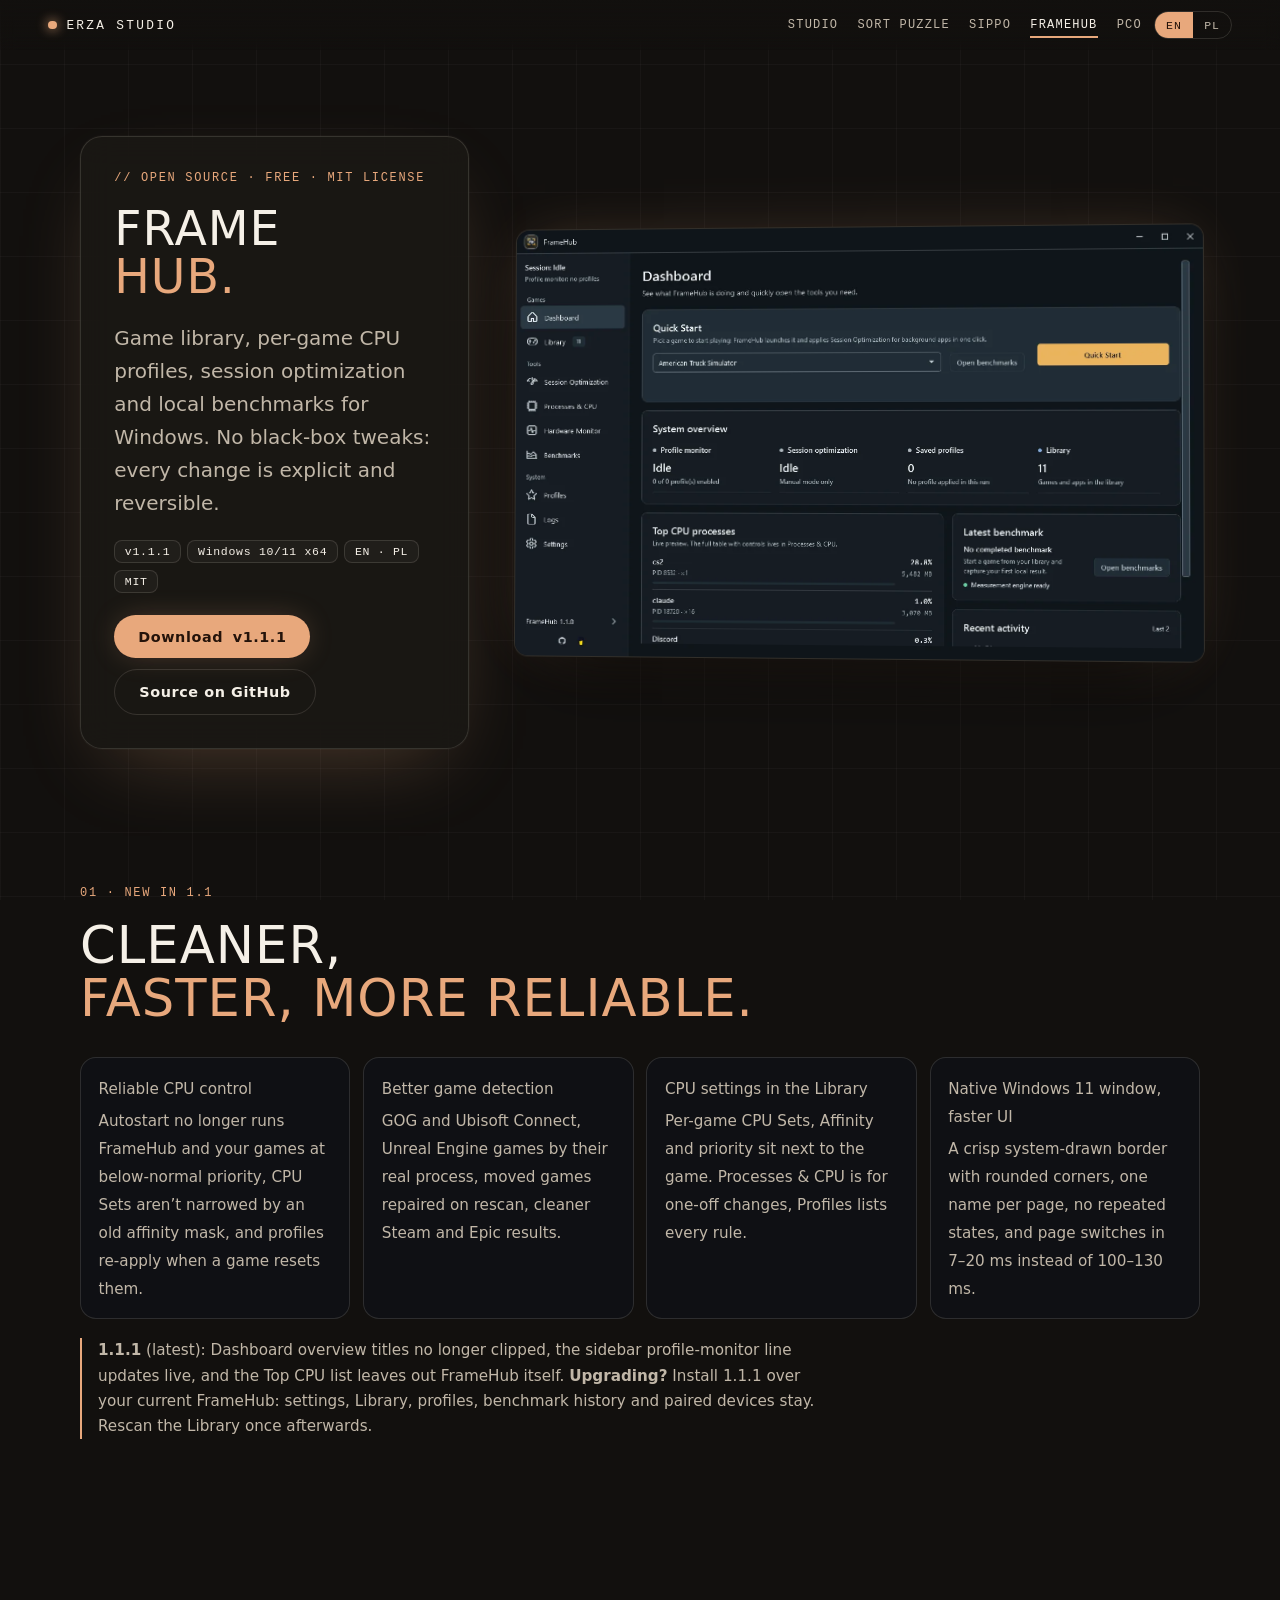
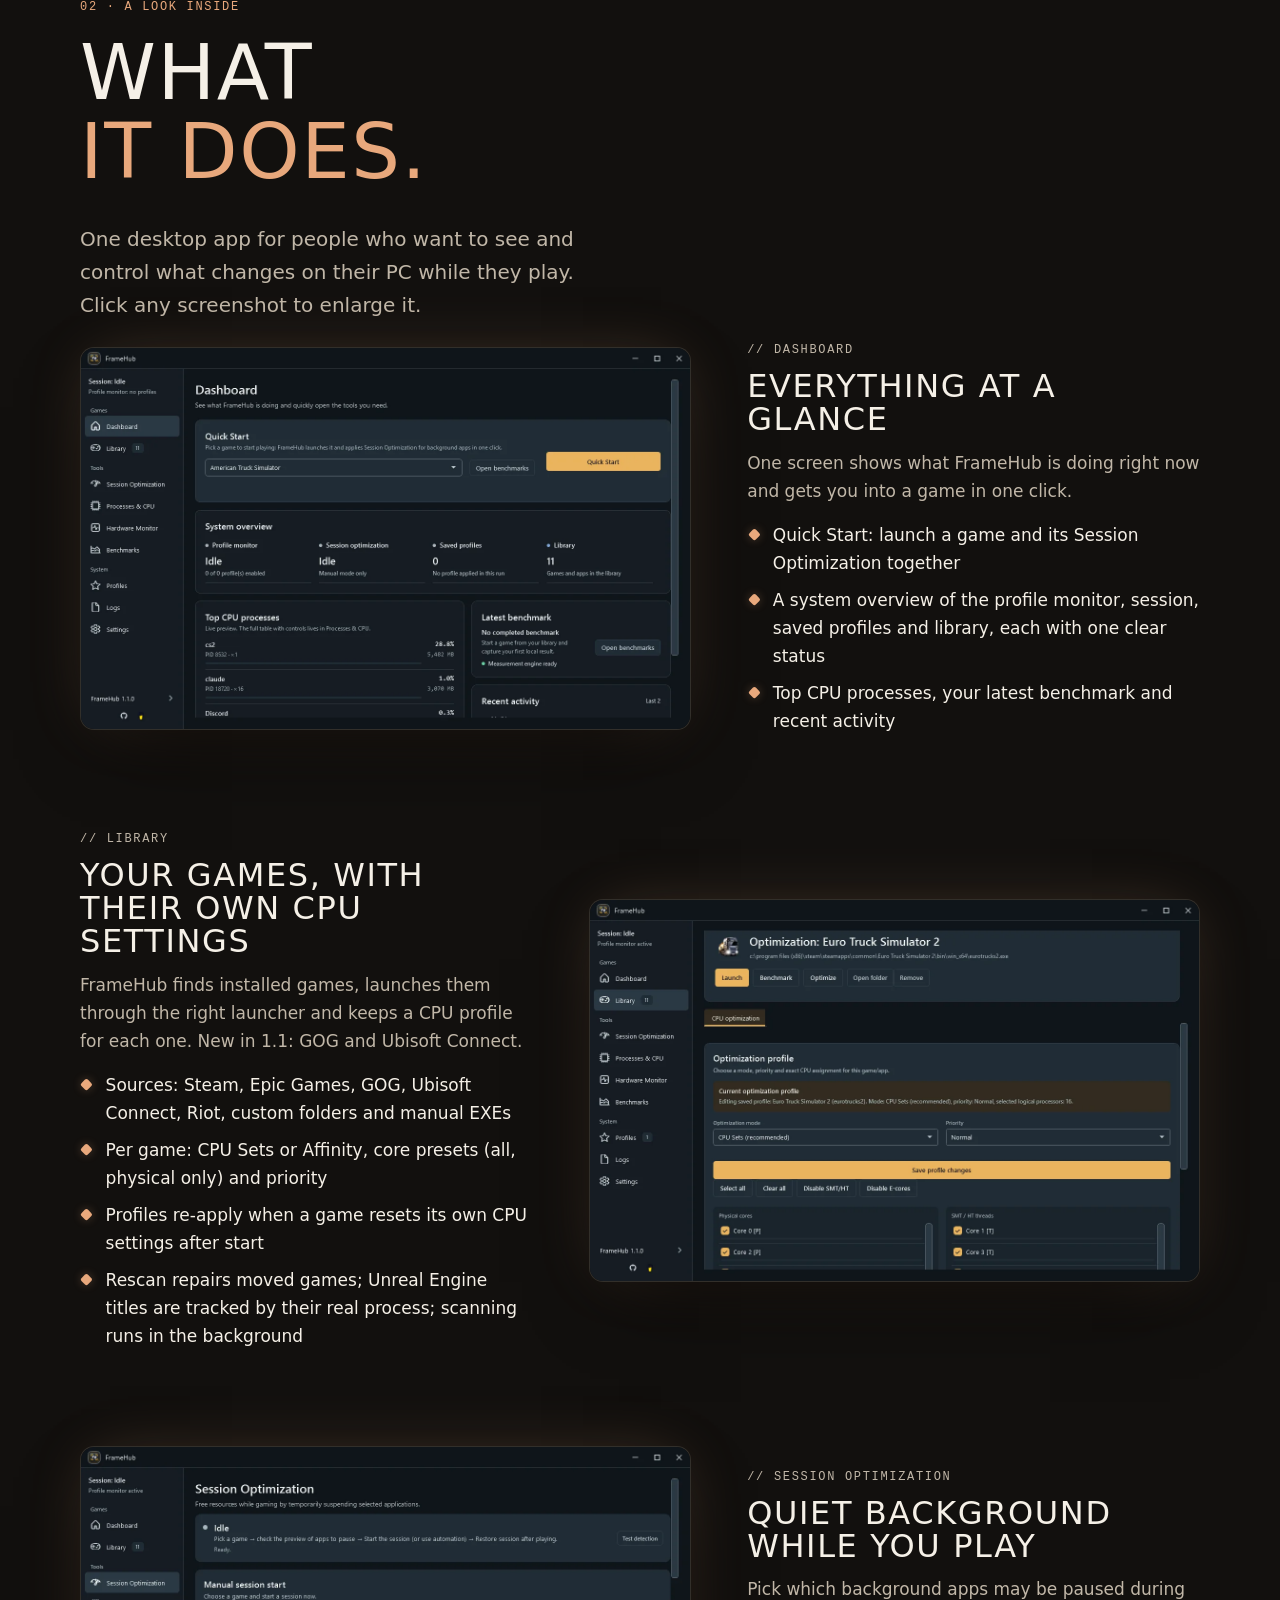
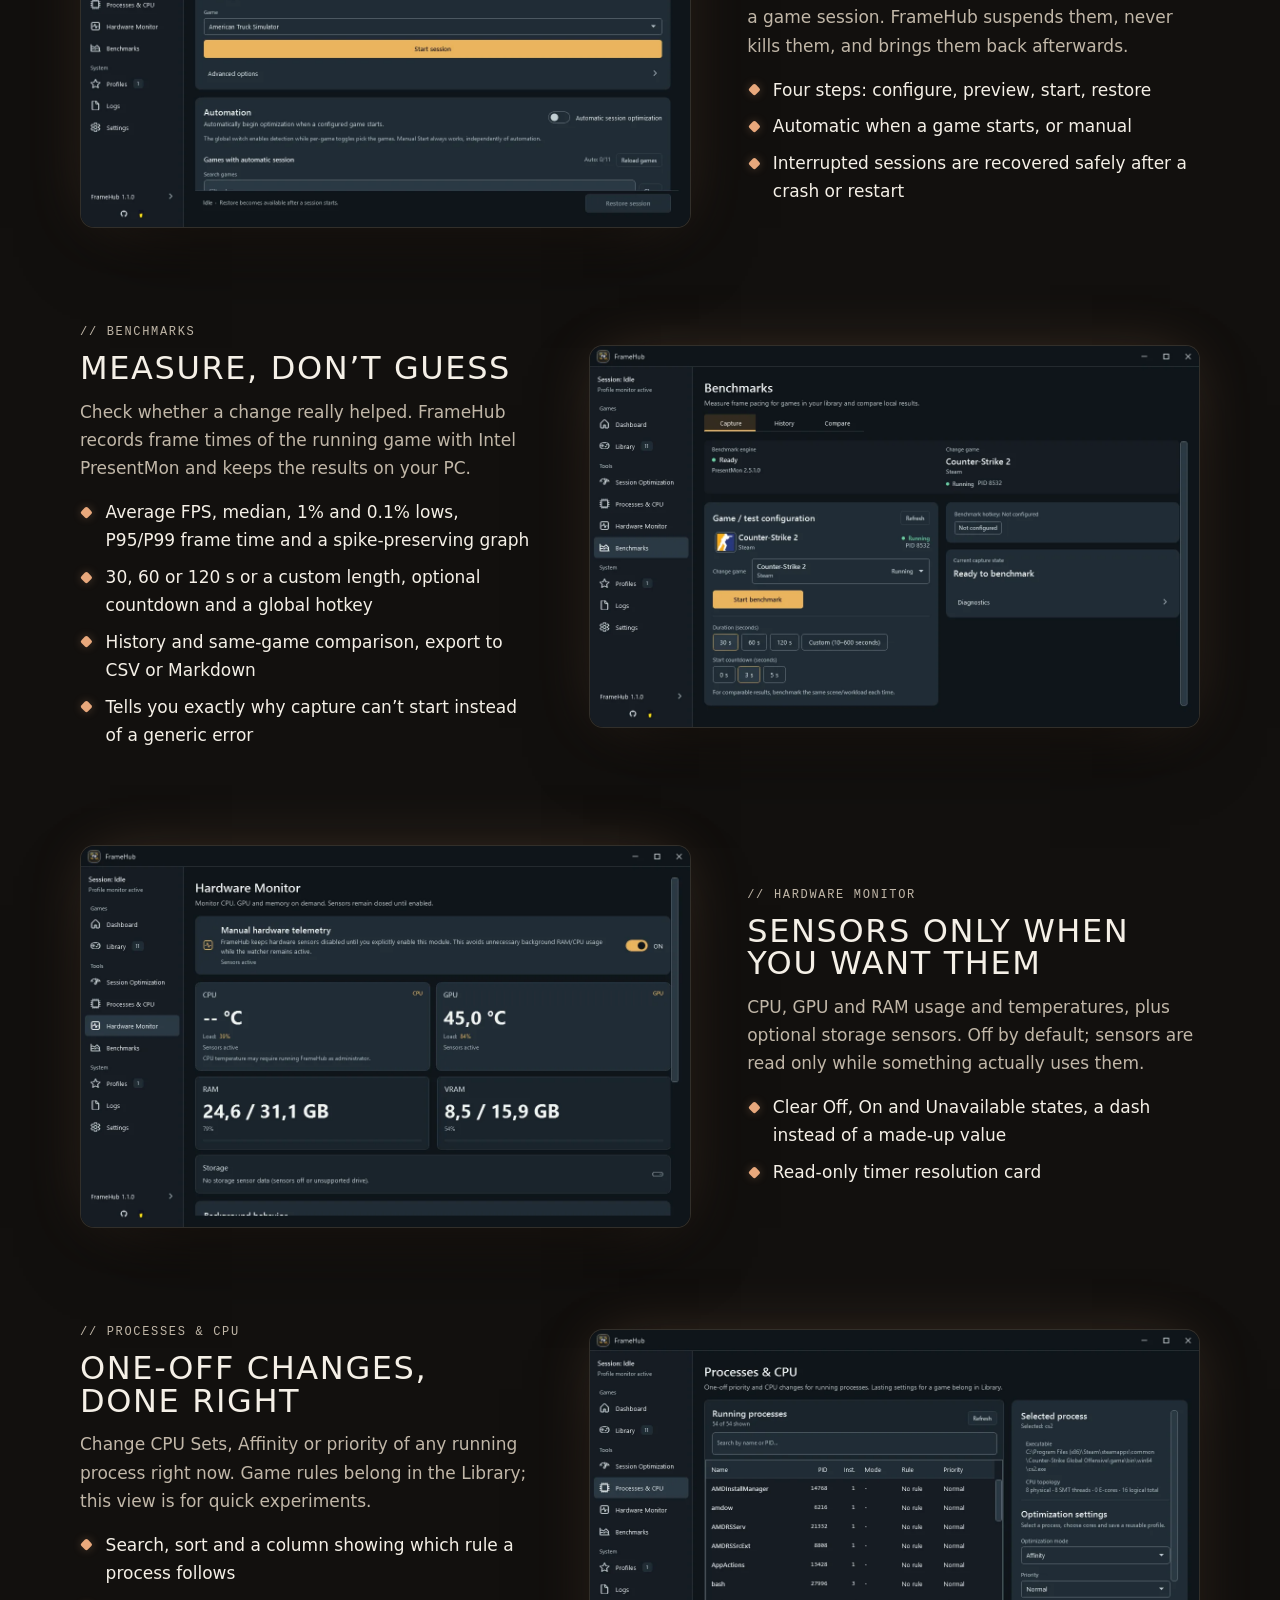
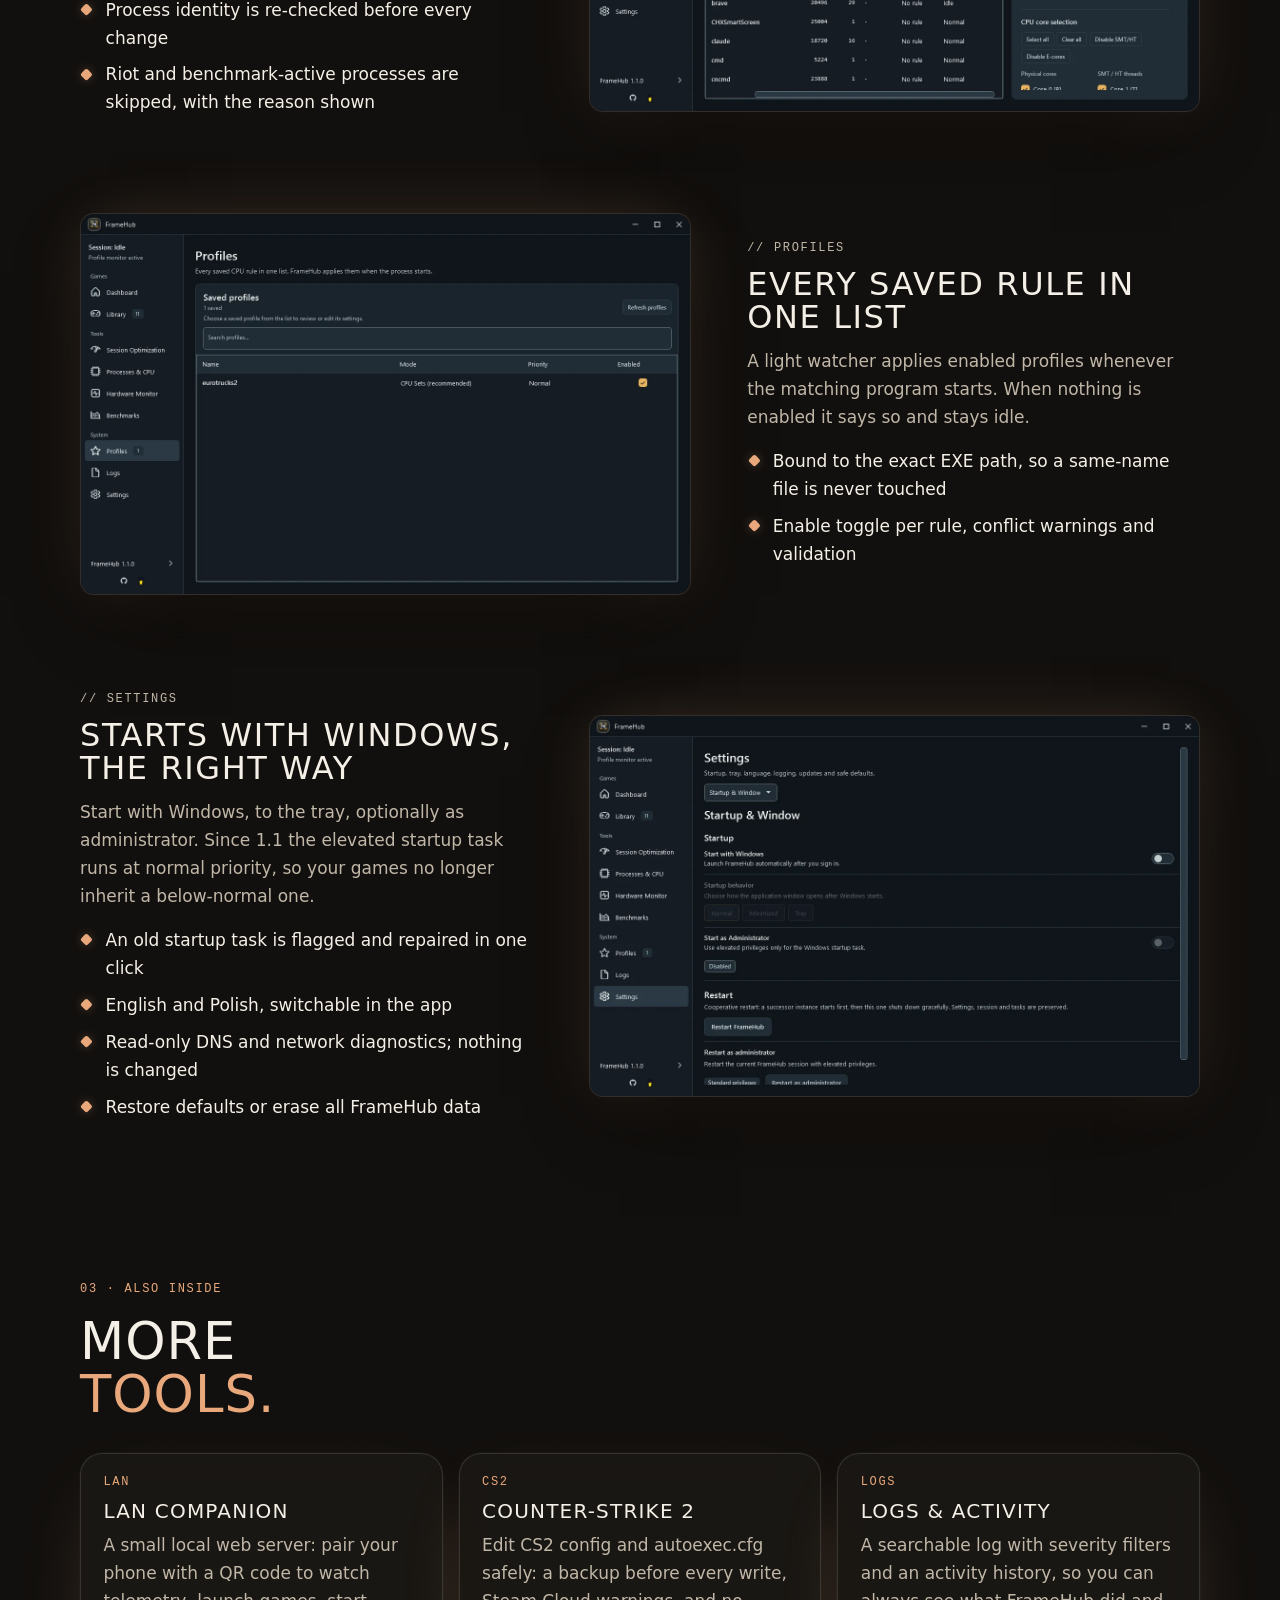
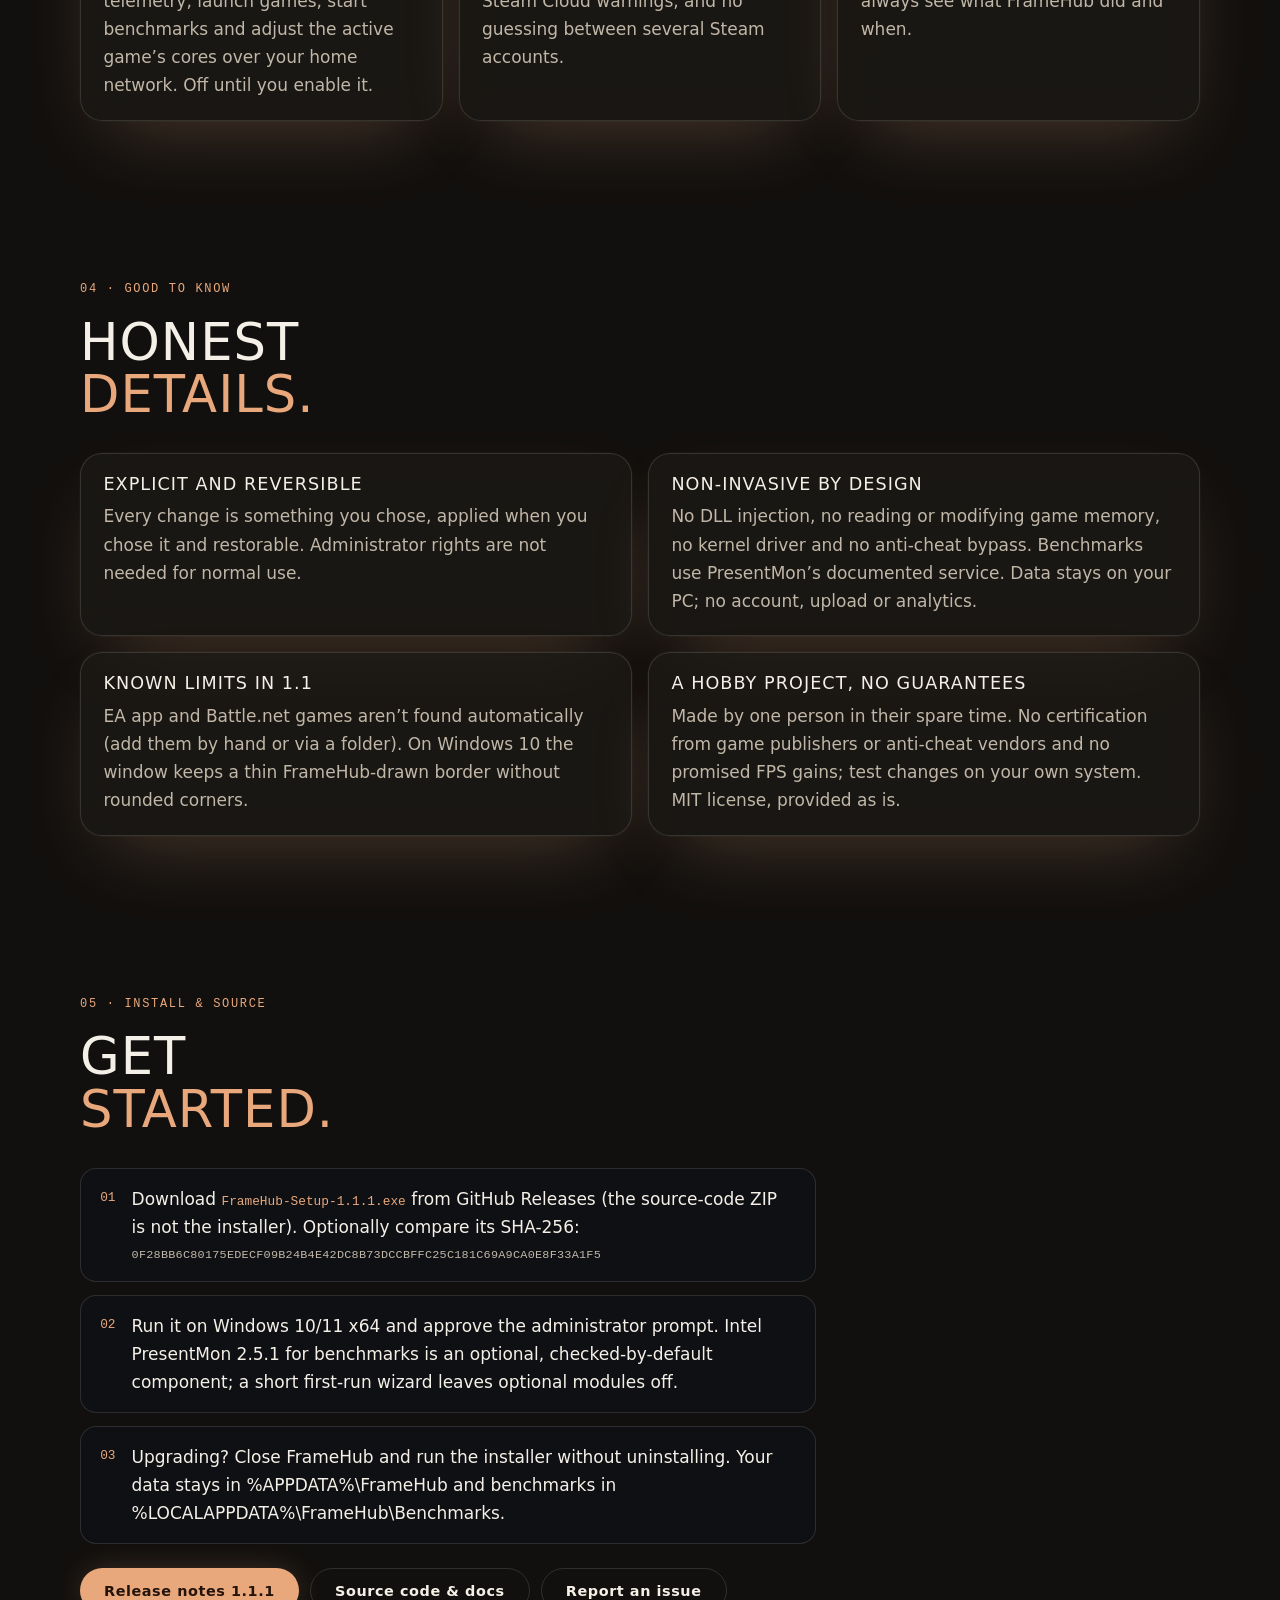
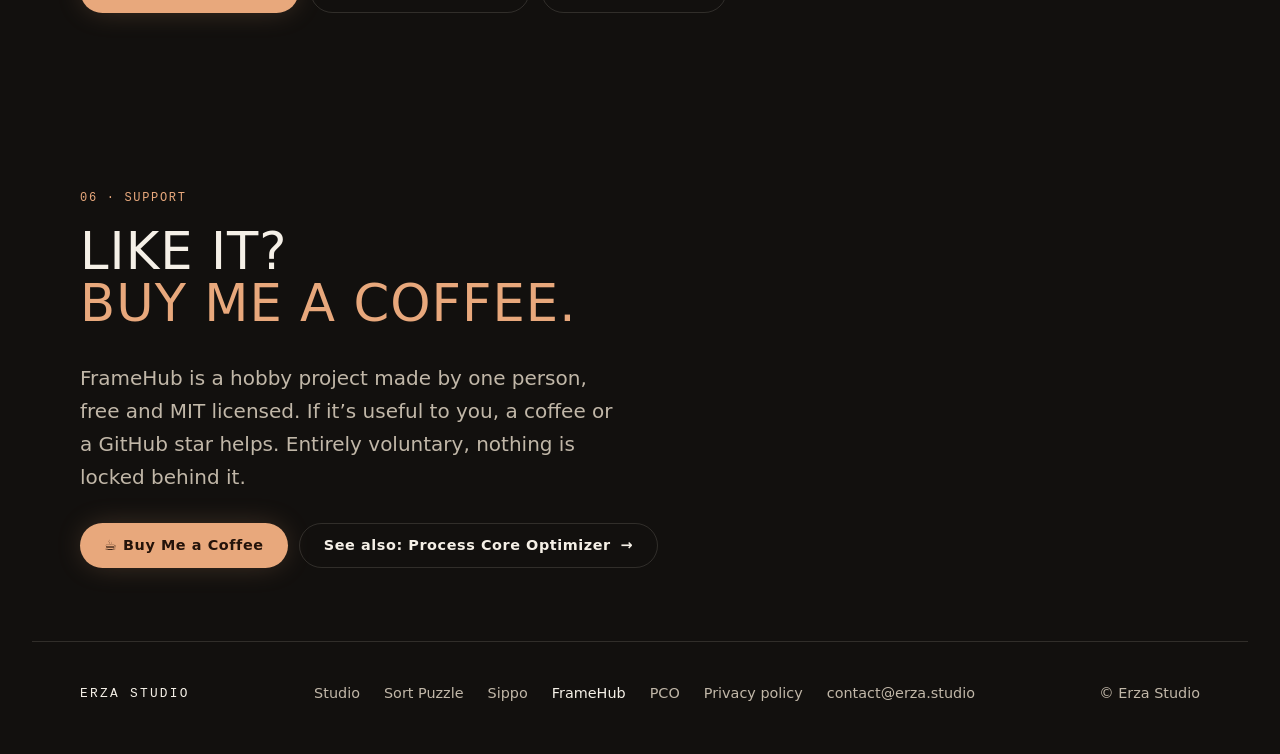
==== commit d915290d: "Give Sort Puzzle and Sippo equal weight, warm up the studio look The home page no longer leads with " ====
--- a/framehub/index.html
+++ b/framehub/index.html
@@ -4,7 +4,7 @@
 <meta charset="utf-8">
 <meta name="viewport" content="width=device-width, initial-scale=1">
 <meta name="color-scheme" content="dark">
-<meta name="theme-color" content="#06070b">
+<meta name="theme-color" content="#12100e">
 <title data-pl="FrameHub · Erza Studio">FrameHub · Erza Studio</title>
 <meta name="description" content="FrameHub 1.1.1: a free, open-source (MIT) Windows app for your game library (Steam, Epic, GOG, Ubisoft Connect), per-game CPU Sets and affinity, session optimization and local PresentMon benchmarks.">
 <link rel="canonical" href="https://erza.studio/framehub/">
@@ -14,7 +14,7 @@
 </head>
 <body class="sub">
 <a class="skip" href="#main"><span data-l="en">Skip to content</span><span data-l="pl">Przejdź do treści</span></a>
-<header class="top"><a class="brand" href="../" aria-label="Erza Studio"><span class="dot" aria-hidden="true"></span>ERZA STUDIO</a><nav aria-label="Main" data-al-en="Main" data-al-pl="Główna"><a href="../">Studio</a><a href="../sippo/">Sippo</a><a href="../sortpuzzle/">Sort Puzzle</a><a href="../framehub/" aria-current="page">FrameHub</a><a href="../pco/">PCO</a></nav><div class="lang" role="group" aria-label="Language" data-al-en="Language" data-al-pl="Język"><button type="button" data-set="en" aria-pressed="true">EN</button><button type="button" data-set="pl" aria-pressed="false">PL</button></div></header>
+<header class="top"><a class="brand" href="../" aria-label="Erza Studio"><span class="dot" aria-hidden="true"></span>ERZA STUDIO</a><nav aria-label="Main" data-al-en="Main" data-al-pl="Główna"><a href="../">Studio</a><a href="../sortpuzzle/">Sort Puzzle</a><a href="../sippo/">Sippo</a><a href="../framehub/" aria-current="page">FrameHub</a><a href="../pco/">PCO</a></nav><div class="lang" role="group" aria-label="Language" data-al-en="Language" data-al-pl="Język"><button type="button" data-set="en" aria-pressed="true">EN</button><button type="button" data-set="pl" aria-pressed="false">PL</button></div></header>
 <main id="main">
 
 <section class="gp-hero app-hero">
@@ -183,7 +183,7 @@
 </section>
 
 </main>
-<footer class="foot"><p class="brand-s">ERZA STUDIO</p><nav aria-label="Footer" data-al-en="Footer" data-al-pl="Stopka"><a href="../">Studio</a><a href="../sippo/">Sippo</a><a href="../sortpuzzle/">Sort Puzzle</a><a href="../framehub/" aria-current="page">FrameHub</a><a href="../pco/">PCO</a><a href="../sortpuzzle/privacy/"><span data-l="en">Privacy policy</span><span data-l="pl">Polityka prywatności</span></a><a href="mailto:contact@erza.studio">contact@erza.studio</a></nav><p class="muted">© Erza Studio</p></footer>
+<footer class="foot"><p class="brand-s">ERZA STUDIO</p><nav aria-label="Footer" data-al-en="Footer" data-al-pl="Stopka"><a href="../">Studio</a><a href="../sortpuzzle/">Sort Puzzle</a><a href="../sippo/">Sippo</a><a href="../framehub/" aria-current="page">FrameHub</a><a href="../pco/">PCO</a><a href="../sortpuzzle/privacy/"><span data-l="en">Privacy policy</span><span data-l="pl">Polityka prywatności</span></a><a href="mailto:contact@erza.studio">contact@erza.studio</a></nav><p class="muted">© Erza Studio</p></footer>
 <script src="../studio.js" defer></script>
 </body>
 </html>
--- a/studio.css
+++ b/studio.css
@@ -1,8 +1,8 @@
 /* Erza Studio: cinematic dark studio page. Self-contained: system fonts only, no external requests. */
 :root{
-  --bg:#06070b;--ink:#eef1f6;--muted:#9aa4b5;--line:rgba(255,255,255,.10);
-  --accent:#1fb5c4;--accent-ink:#031519;--accent-glow:rgba(31,181,196,.35);
-  --glass:rgba(13,17,26,.58);
+  --bg:#12100e;--ink:#f5f0e7;--muted:#c1b7a8;--line:rgba(255,244,228,.13);
+  --accent:#e8a87c;--accent-ink:#24130a;--accent-glow:rgba(232,168,124,.30);
+  --glass:rgba(30,27,23,.68);
   --sans:"Helvetica Neue","Segoe UI",system-ui,-apple-system,Roboto,Arial,sans-serif;
   --mono:ui-monospace,"SF Mono",Menlo,Consolas,"Liberation Mono",monospace;
   --gut:clamp(1rem,5vw,3rem);
@@ -10,11 +10,11 @@
 *{box-sizing:border-box}
 html{-webkit-text-size-adjust:100%;background:var(--bg)}
 @media (prefers-reduced-motion:no-preference){html{scroll-behavior:smooth}}
-body{margin:0;color:var(--ink);font:400 1.0625rem/1.6 var(--sans);background:var(--bg);overflow-x:hidden;
-  background-image:linear-gradient(rgba(255,255,255,.035) 1px,transparent 1px),linear-gradient(90deg,rgba(255,255,255,.035) 1px,transparent 1px);
+body{margin:0;color:var(--ink);font:400 1.0625rem/1.65 var(--sans);background:var(--bg);overflow-x:hidden;
+  background-image:linear-gradient(rgba(255,244,228,.030) 1px,transparent 1px),linear-gradient(90deg,rgba(255,244,228,.030) 1px,transparent 1px);
   background-size:64px 64px;background-attachment:fixed}
 body::before{content:"";position:fixed;inset:0;z-index:-1;pointer-events:none;
-  background:radial-gradient(ellipse at 50% 0,transparent 0,var(--bg) 78%)}
+  background:radial-gradient(ellipse at 45% -12%,rgba(232,168,124,.10),transparent 56%),radial-gradient(ellipse at 50% 0,transparent 0,var(--bg) 80%)}
 img{max-width:100%;height:auto;display:block}
 a{color:inherit}
 :focus-visible{outline:2px solid var(--accent);outline-offset:3px;border-radius:4px}
@@ -28,23 +28,22 @@
 
 /* type */
 .label{font:500 .75rem/1.4 var(--mono);letter-spacing:.14em;text-transform:uppercase;color:var(--accent);margin:0 0 1.1rem}
-h1,h2,h3{font-weight:200;text-transform:uppercase;letter-spacing:.02em;line-height:1.02;margin:0}
+h1,h2,h3{font-weight:300;text-transform:uppercase;letter-spacing:.02em;line-height:1.03;margin:0}
 h1{font-size:clamp(2.1rem,9vw,4.3rem)}
 h2{font-size:clamp(2.2rem,8vw,4.8rem)}
 h3{font-size:clamp(1.6rem,5vw,2.4rem);font-weight:300;letter-spacing:.08em;margin-bottom:.8rem}
-h1 em,h2 em{font-style:normal;color:var(--accent);font-weight:300}
+h1 em,h2 em{font-style:normal;color:var(--accent);font-weight:400}
 .lead{font-size:clamp(1.05rem,2.4vw,1.25rem);color:var(--muted);max-width:34rem}
 
 /* header */
 .top{position:fixed;inset:0 0 auto 0;z-index:50;display:flex;align-items:center;justify-content:space-between;gap:.75rem;
-  padding:.7rem var(--gut);background:linear-gradient(var(--bg),rgba(6,7,11,.0));backdrop-filter:blur(8px);-webkit-backdrop-filter:blur(8px)}
+  padding:.7rem var(--gut);background:linear-gradient(var(--bg),rgba(18,16,14,.0));backdrop-filter:blur(8px);-webkit-backdrop-filter:blur(8px)}
 .brand{font:500 .8rem var(--mono);letter-spacing:.18em;text-decoration:none;display:flex;align-items:center;gap:.6rem;white-space:nowrap}
 .dot{width:.55rem;height:.55rem;border-radius:50%;background:var(--accent);box-shadow:0 0 12px var(--accent)}
 .top nav{display:flex;gap:1rem;margin-left:auto}
 .top nav a{font:500 .75rem var(--mono);letter-spacing:.1em;text-decoration:none;color:var(--muted);text-transform:uppercase;padding:.4rem 0}
 .top nav a:hover{color:var(--ink)}
 .top nav b{color:var(--accent);font-weight:500}
-.top nav span{display:none}
 .lang{display:flex;border:1px solid var(--line);border-radius:999px;overflow:hidden}
 .lang button{font:500 .72rem var(--mono);letter-spacing:.08em;background:none;border:0;color:var(--muted);padding:.4rem .7rem;cursor:pointer}
 .lang button[aria-pressed=true]{background:var(--accent);color:var(--accent-ink)}
@@ -53,7 +52,7 @@
 .glass{background:var(--glass);border:1px solid var(--line);border-radius:22px;backdrop-filter:blur(16px);-webkit-backdrop-filter:blur(16px)}
 .glow{position:relative;box-shadow:0 0 0 1px rgba(255,255,255,.02),0 30px 80px -30px var(--accent-glow)}
 .glow::after{content:"";position:absolute;inset:0;border-radius:inherit;pointer-events:none;opacity:0;transition:opacity .3s;
-  background:radial-gradient(420px circle at var(--mx,50%) var(--my,0%),rgba(31,181,196,.16),transparent 60%)}
+  background:radial-gradient(420px circle at var(--mx,50%) var(--my,0%),rgba(232,168,124,.16),transparent 60%)}
 .glow:hover::after{opacity:1}
 
 /* buttons */
@@ -72,7 +71,7 @@
 .status p{margin:0}
 .st{font-size:1.15rem;font-weight:500;display:flex;align-items:center;gap:.6rem}
 .pulse{width:.6rem;height:.6rem;border-radius:50%;background:var(--accent);box-shadow:0 0 0 0 var(--accent-glow);animation:pulse 2.4s infinite}
-@keyframes pulse{70%{box-shadow:0 0 0 12px rgba(31,181,196,0)}100%{box-shadow:0 0 0 0 rgba(31,181,196,0)}}
+@keyframes pulse{70%{box-shadow:0 0 0 12px rgba(232,168,124,0)}100%{box-shadow:0 0 0 0 rgba(232,168,124,0)}}
 .scrollhint{position:absolute;left:0;right:0;bottom:1.2rem;text-align:center;font:500 .7rem var(--mono);letter-spacing:.3em;color:var(--muted);margin:0}
 
 /* sections */
@@ -120,9 +119,7 @@
 .anim .reveal:nth-child(2){transition-delay:.08s}
 .anim .reveal:nth-child(3){transition-delay:.16s}
 
-@media (min-width:720px){
-  .top nav span{display:inline}
-}
+
 @media (min-width:860px){
   .hero-in{grid-template-columns:1fr auto;align-items:end}
   .status{justify-self:end;align-self:start;margin-top:-1rem}
@@ -172,7 +169,7 @@
 .prose-page h1{font-size:clamp(1.9rem,6.5vw,3.2rem);margin-bottom:1rem}
 .prose-page h2{font-size:clamp(1.3rem,3.4vw,1.8rem);font-weight:300;margin:2.6rem 0 .8rem;letter-spacing:.04em;color:var(--ink)}
 .prose-page section{margin-top:1.5rem}
-.prose-page p,.prose-page li{color:#d3d9e3}
+.prose-page p,.prose-page li{color:#ddd4c6}
 .prose-page strong{color:var(--ink);font-weight:600}
 .prose-page a{color:var(--accent);text-underline-offset:3px;overflow-wrap:anywhere}
 html:not(.js) .prose-page .policy-language[data-l=pl]{display:block}
@@ -191,7 +188,7 @@
 .hero-card .buttons{margin-top:1.2rem}
 .oss-grid{display:grid;grid-template-columns:minmax(0,1fr);gap:1.2rem;margin:2rem 0 1.5rem}
 .app{padding:1.2rem;display:flex;flex-direction:column;gap:.2rem}
-.app .app-shot{display:block;margin-bottom:1rem;border-radius:14px;overflow:hidden;border:1px solid var(--line);background:#0b0f17}
+.app .app-shot{display:block;margin-bottom:1rem;border-radius:14px;overflow:hidden;border:1px solid var(--line);background:#14110e}
 .app .app-shot img{width:100%;height:auto;transition:transform .6s}
 .app:hover .app-shot img{transform:scale(1.03)}
 .app h3{font-size:1.4rem;margin:.1rem 0 .6rem}
@@ -233,7 +230,7 @@
 .pd{width:.6rem;height:.6rem;border-radius:50%;border:1.5px solid var(--accent)}
 .status{max-width:21rem}
 .proj-grid{display:grid;grid-template-columns:minmax(0,1fr);gap:1.2rem;margin:2rem 0 1.5rem}
-.app-shot.phones{display:flex;justify-content:center;align-items:flex-end;gap:.6rem;aspect-ratio:16/10;background:radial-gradient(ellipse at 50% 120%,rgba(142,85,217,.45),#0b0f17 70%);padding:1rem 1rem 0}
+.app-shot.phones{display:flex;justify-content:center;align-items:flex-end;gap:.6rem;aspect-ratio:16/10;background:radial-gradient(ellipse at 50% 120%,rgba(196,132,100,.40),#14110e 70%);padding:1rem 1rem 0}
 .app-shot.phones img{width:auto;height:92%;border-radius:12px 12px 0 0;border:1px solid var(--line);border-bottom:0}
 .app-shot.phones img:nth-of-type(odd){transform:translateY(8%)}
 .app-shot:not(.phones){aspect-ratio:16/10}
@@ -258,12 +255,12 @@
 .foot nav a[aria-current=page]{color:var(--ink)}
 
 /* framed app screenshot (desktop window) */
-.frame{position:relative;display:block;width:100%;padding:0;border:1px solid var(--line);border-radius:14px;overflow:hidden;background:#0b0f17;
+.frame{position:relative;display:block;width:100%;padding:0;border:1px solid var(--line);border-radius:14px;overflow:hidden;background:#14110e;
   box-shadow:0 30px 80px -30px rgba(0,0,0,.9),0 0 60px -18px var(--accent-glow);cursor:zoom-in;transition:transform .35s cubic-bezier(.2,.7,.2,1),border-color .3s}
 .frame img{width:100%;height:auto}
-.frame:hover{transform:translateY(-3px);border-color:rgba(31,181,196,.45)}
+.frame:hover{transform:translateY(-3px);border-color:rgba(232,168,124,.45)}
 .frame::after{content:"⤢";position:absolute;right:.7rem;bottom:.7rem;width:2rem;height:2rem;display:grid;place-items:center;border-radius:50%;
-  background:rgba(6,7,11,.72);border:1px solid var(--line);color:var(--ink);font-size:.95rem;opacity:0;transition:opacity .25s}
+  background:rgba(18,16,14,.75);border:1px solid var(--line);color:var(--ink);font-size:.95rem;opacity:0;transition:opacity .25s}
 .frame:hover::after,.frame:focus-visible::after{opacity:1}
 .app-hero .frame{transform:perspective(1600px) rotateY(-4deg) rotateX(1deg)}
 .app-hero .frame:hover{transform:perspective(1600px) rotateY(-1deg) translateY(-3px)}
@@ -314,7 +311,7 @@
 .lb button:hover{border-color:var(--accent)}
 
 /* studio page: tool cards with a screenshot */
-.side-card .thumb{display:block;border-radius:12px;overflow:hidden;border:1px solid var(--line);margin:-.2rem -.2rem .6rem;aspect-ratio:16/9;background:#0b0f17}
+.side-card .thumb{display:block;border-radius:12px;overflow:hidden;border:1px solid var(--line);margin:-.2rem -.2rem .6rem;aspect-ratio:16/9;background:#14110e}
 .side-card .thumb img{width:100%;height:100%;object-fit:cover;object-position:top left;transition:transform .6s}
 .side-card:hover .thumb img{transform:scale(1.03)}
 
@@ -347,17 +344,17 @@
 .work-grid{display:grid;grid-template-columns:minmax(0,1fr);gap:1.2rem;margin-top:1.6rem}
 .product{display:flex;flex-direction:column;overflow:hidden;padding:1rem 1rem 1.4rem;color:inherit;text-decoration:none}
 .product-visual{display:block;border-radius:16px;padding:1.1rem .6rem 0;overflow:hidden;
-  background:radial-gradient(ellipse at 50% 118%,rgba(31,181,196,.22),rgba(11,15,23,.65) 64%)}
-.product:nth-child(2) .product-visual{background:radial-gradient(ellipse at 50% 118%,rgba(142,85,217,.22),rgba(11,15,23,.65) 64%)}
+  background:radial-gradient(ellipse at 50% 118%,rgba(232,168,124,.24),rgba(18,14,10,.65) 64%)}
+.product:nth-child(2) .product-visual{background:radial-gradient(ellipse at 50% 118%,rgba(205,138,108,.22),rgba(18,14,10,.65) 64%)}
 .fan{display:flex;justify-content:center;align-items:flex-end;gap:clamp(.35rem,1.2vw,.7rem);min-height:14rem}
 .fan .phone{width:31%}
 .fan .phone:nth-child(1){transform:rotate(-4deg) translateY(.55rem)}
 .fan .phone:nth-child(2){width:36%;z-index:1;transform:translateY(-.4rem)}
 .fan .phone:nth-child(3){transform:rotate(4deg) translateY(.55rem)}
-.phone{position:relative;flex:none;border:1px solid rgba(255,255,255,.18);border-radius:1.7rem;padding:.35rem;
-  background:linear-gradient(150deg,#232b3b,#090c12);box-shadow:0 22px 50px -24px #000,0 0 38px -18px var(--accent-glow);
+.phone{position:relative;flex:none;border:1px solid rgba(255,244,228,.18);border-radius:1.7rem;padding:.35rem;
+  background:linear-gradient(150deg,#2d2821,#0c0a08);box-shadow:0 22px 50px -24px #000,0 0 38px -18px var(--accent-glow);
   transition:transform .45s cubic-bezier(.2,.7,.2,1),box-shadow .45s}
-.phone img{width:100%;height:auto;border:0;border-radius:1.35rem;box-shadow:none;background:#0b0f17}
+.phone img{width:100%;height:auto;border:0;border-radius:1.35rem;box-shadow:none;background:#14110e}
 .product:hover .fan .phone:nth-child(1){transform:rotate(-5deg) translateY(.15rem)}
 .product:hover .fan .phone:nth-child(2){transform:translateY(-.65rem)}
 .product:hover .fan .phone:nth-child(3){transform:rotate(5deg) translateY(.15rem)}
@@ -410,3 +407,9 @@
   .app-hero .hero-phones .phone{width:39%}
   .app-hero .hero-phones .phone:nth-child(2){width:45%}
 }
+
+::selection{background:var(--accent);color:var(--accent-ink)}
+
+@media (max-width:719px){
+  .top nav a>span{position:absolute;width:1px;height:1px;padding:0;margin:-1px;overflow:hidden;clip:rect(0 0 0 0);white-space:nowrap;border:0}
+}
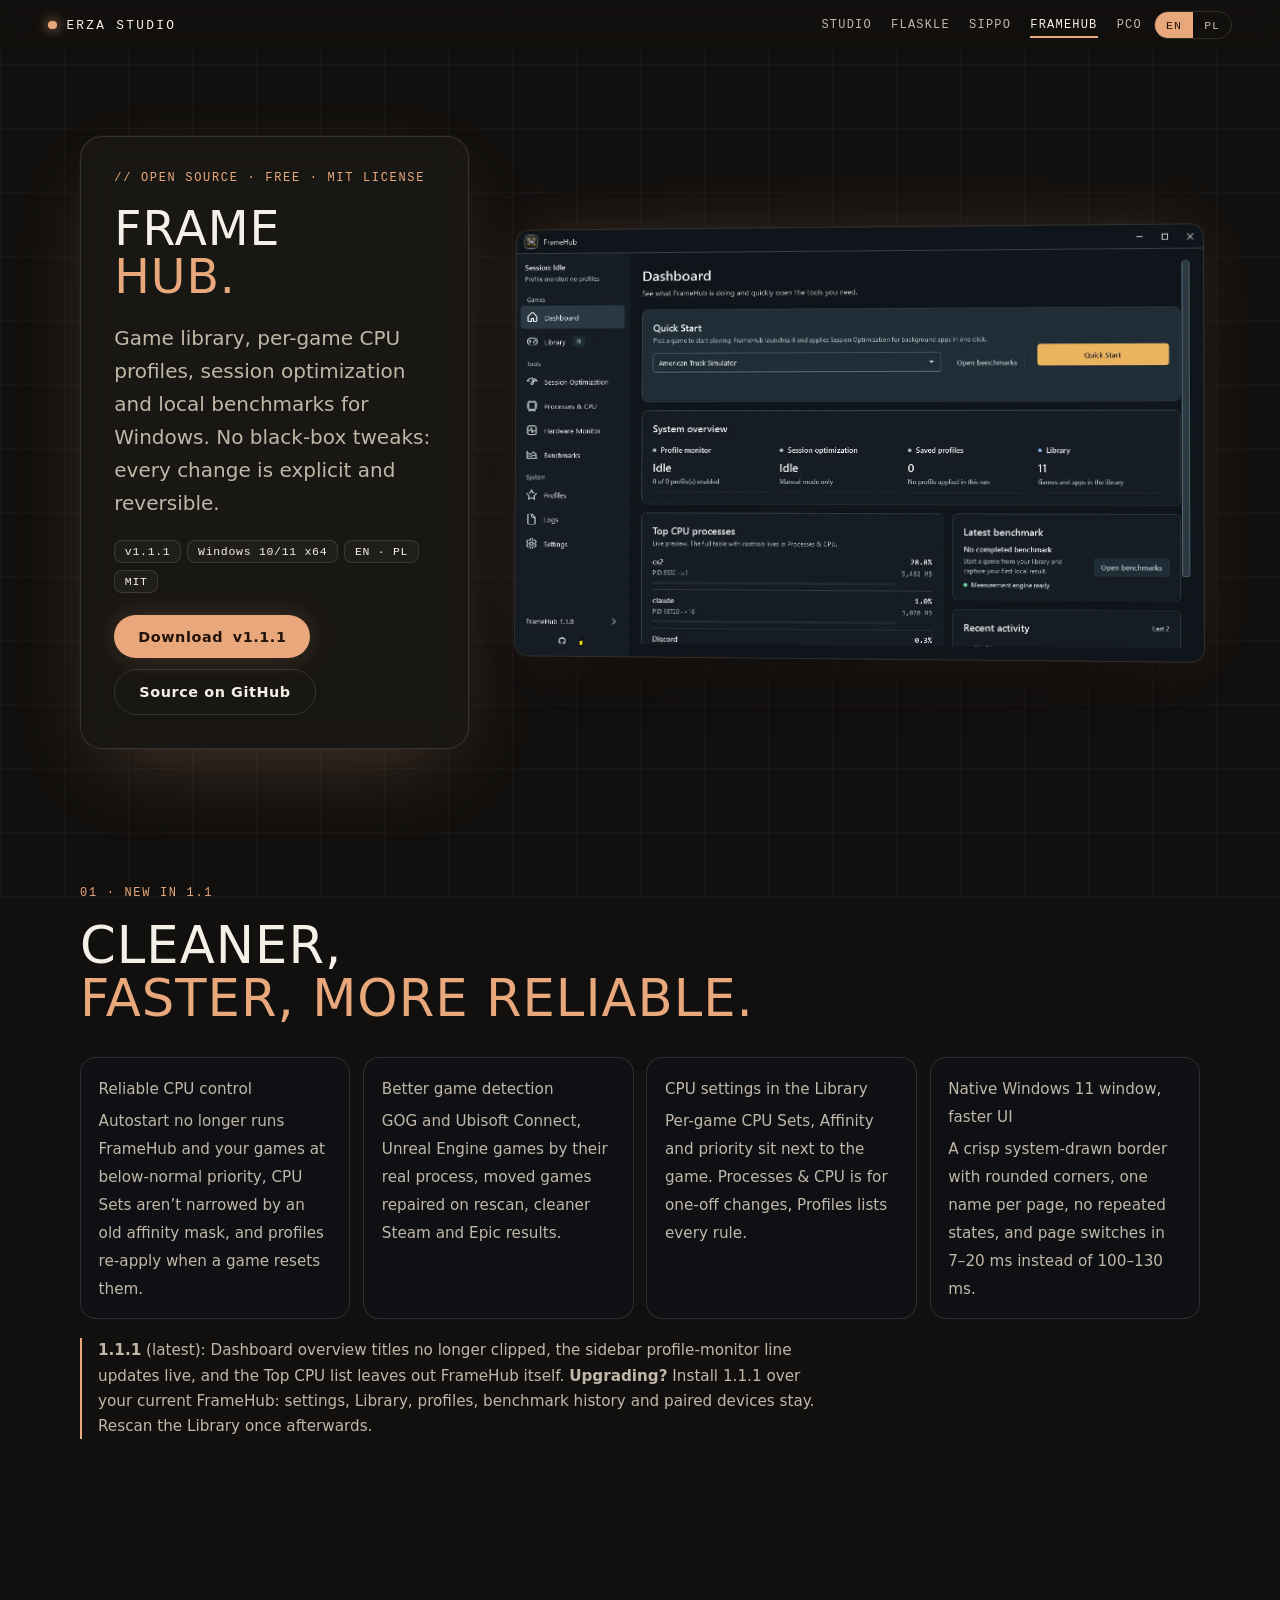
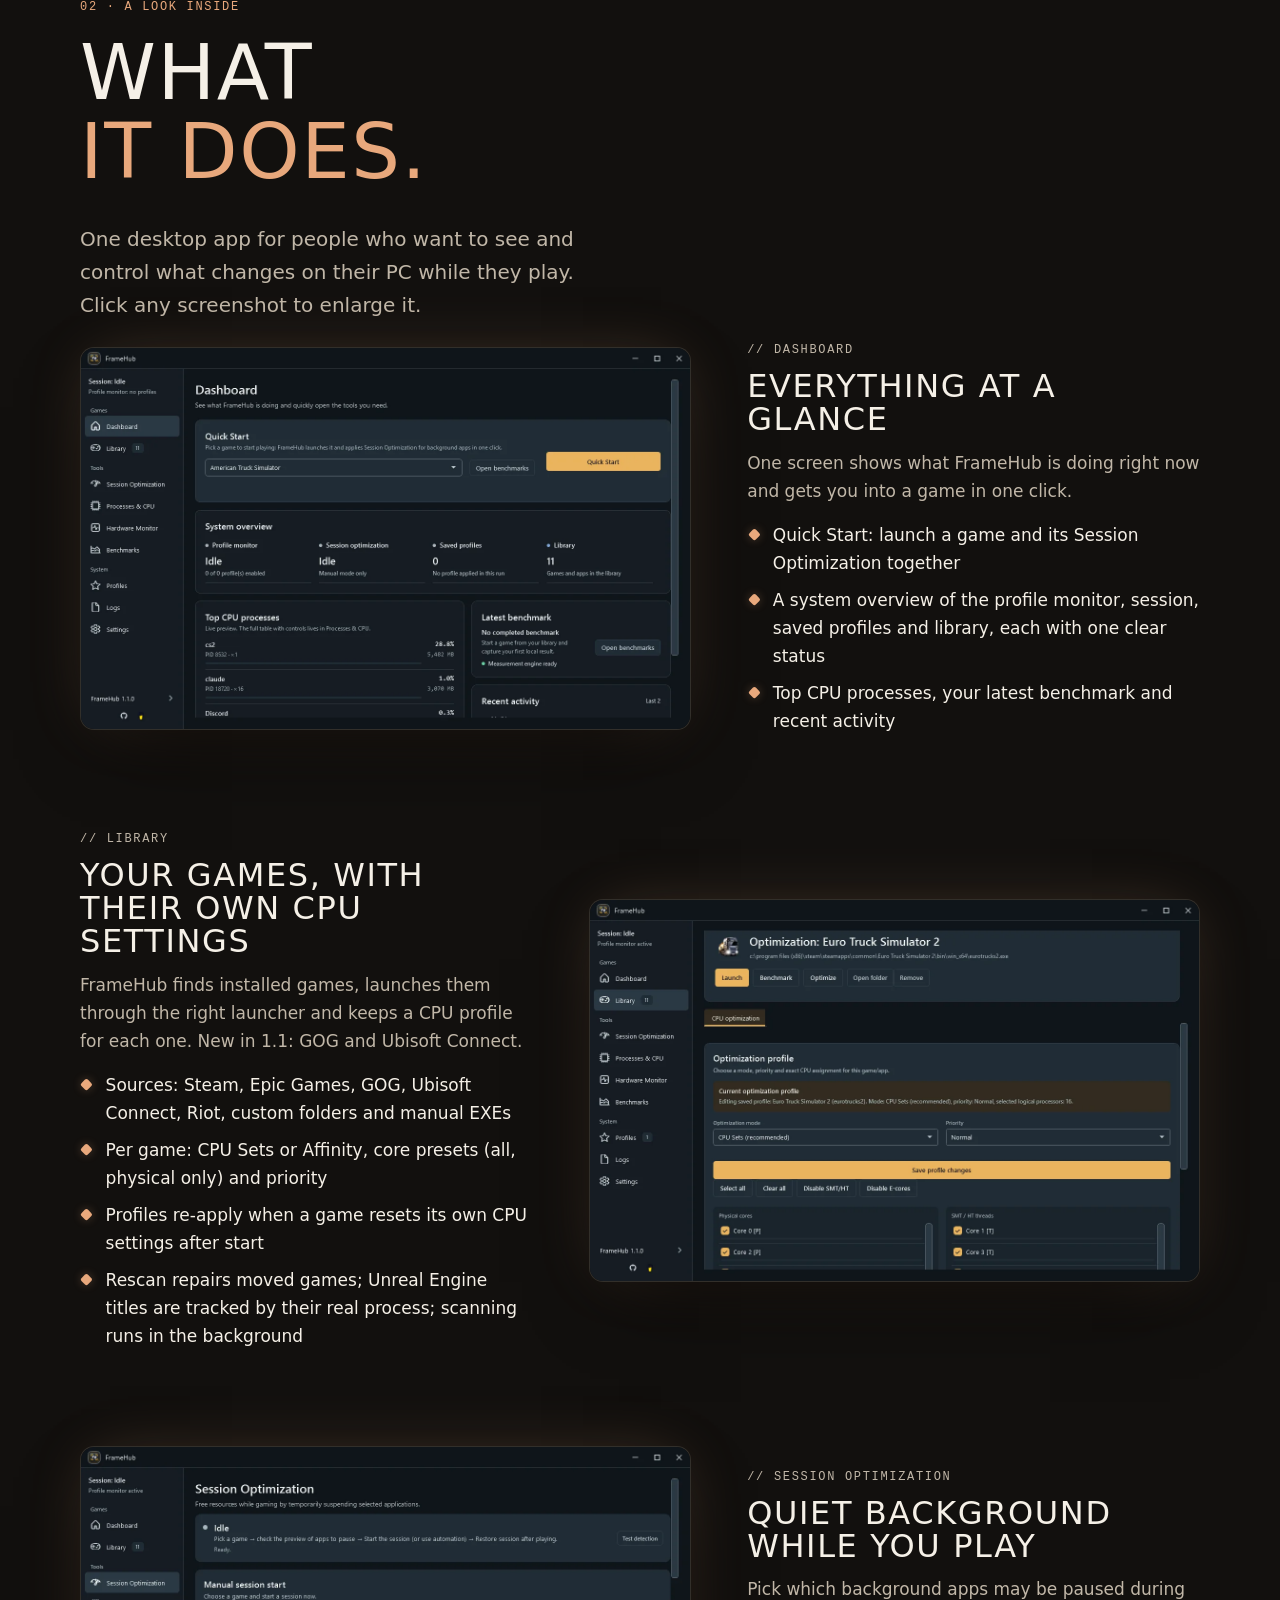
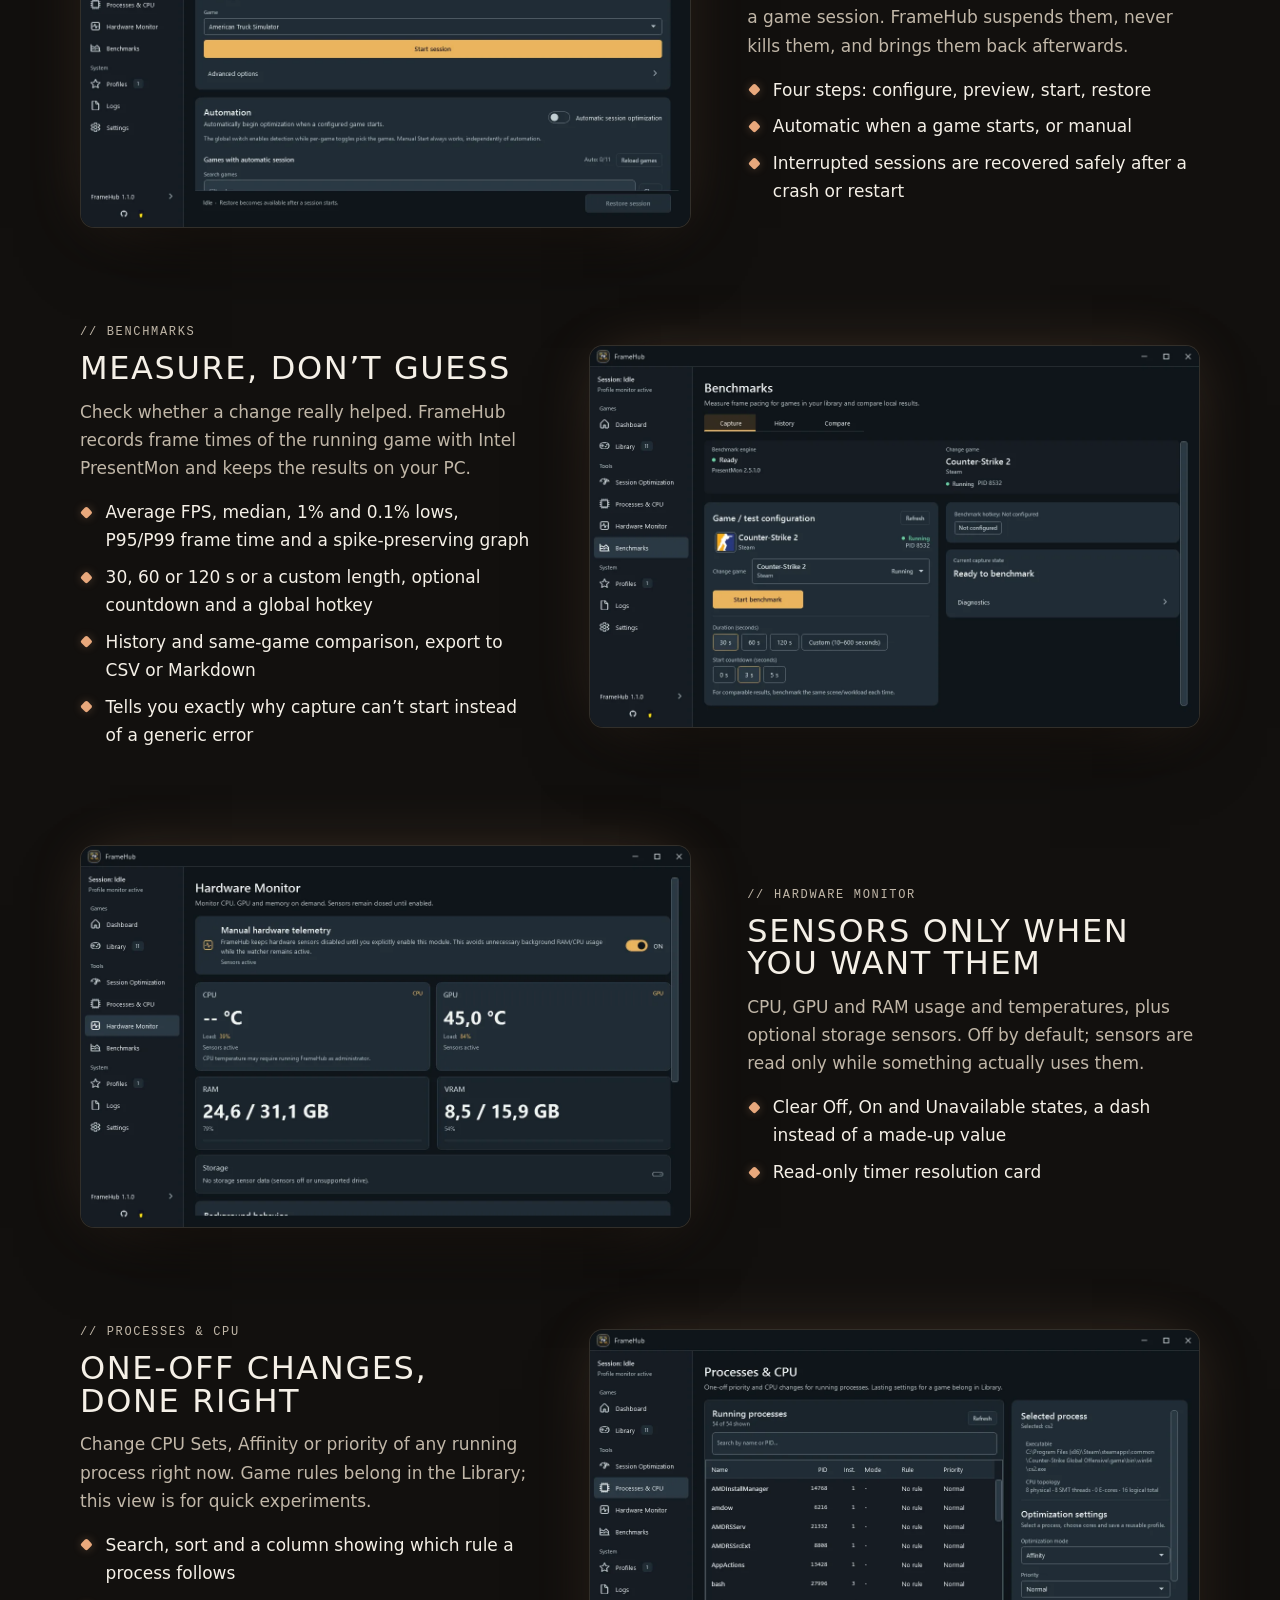
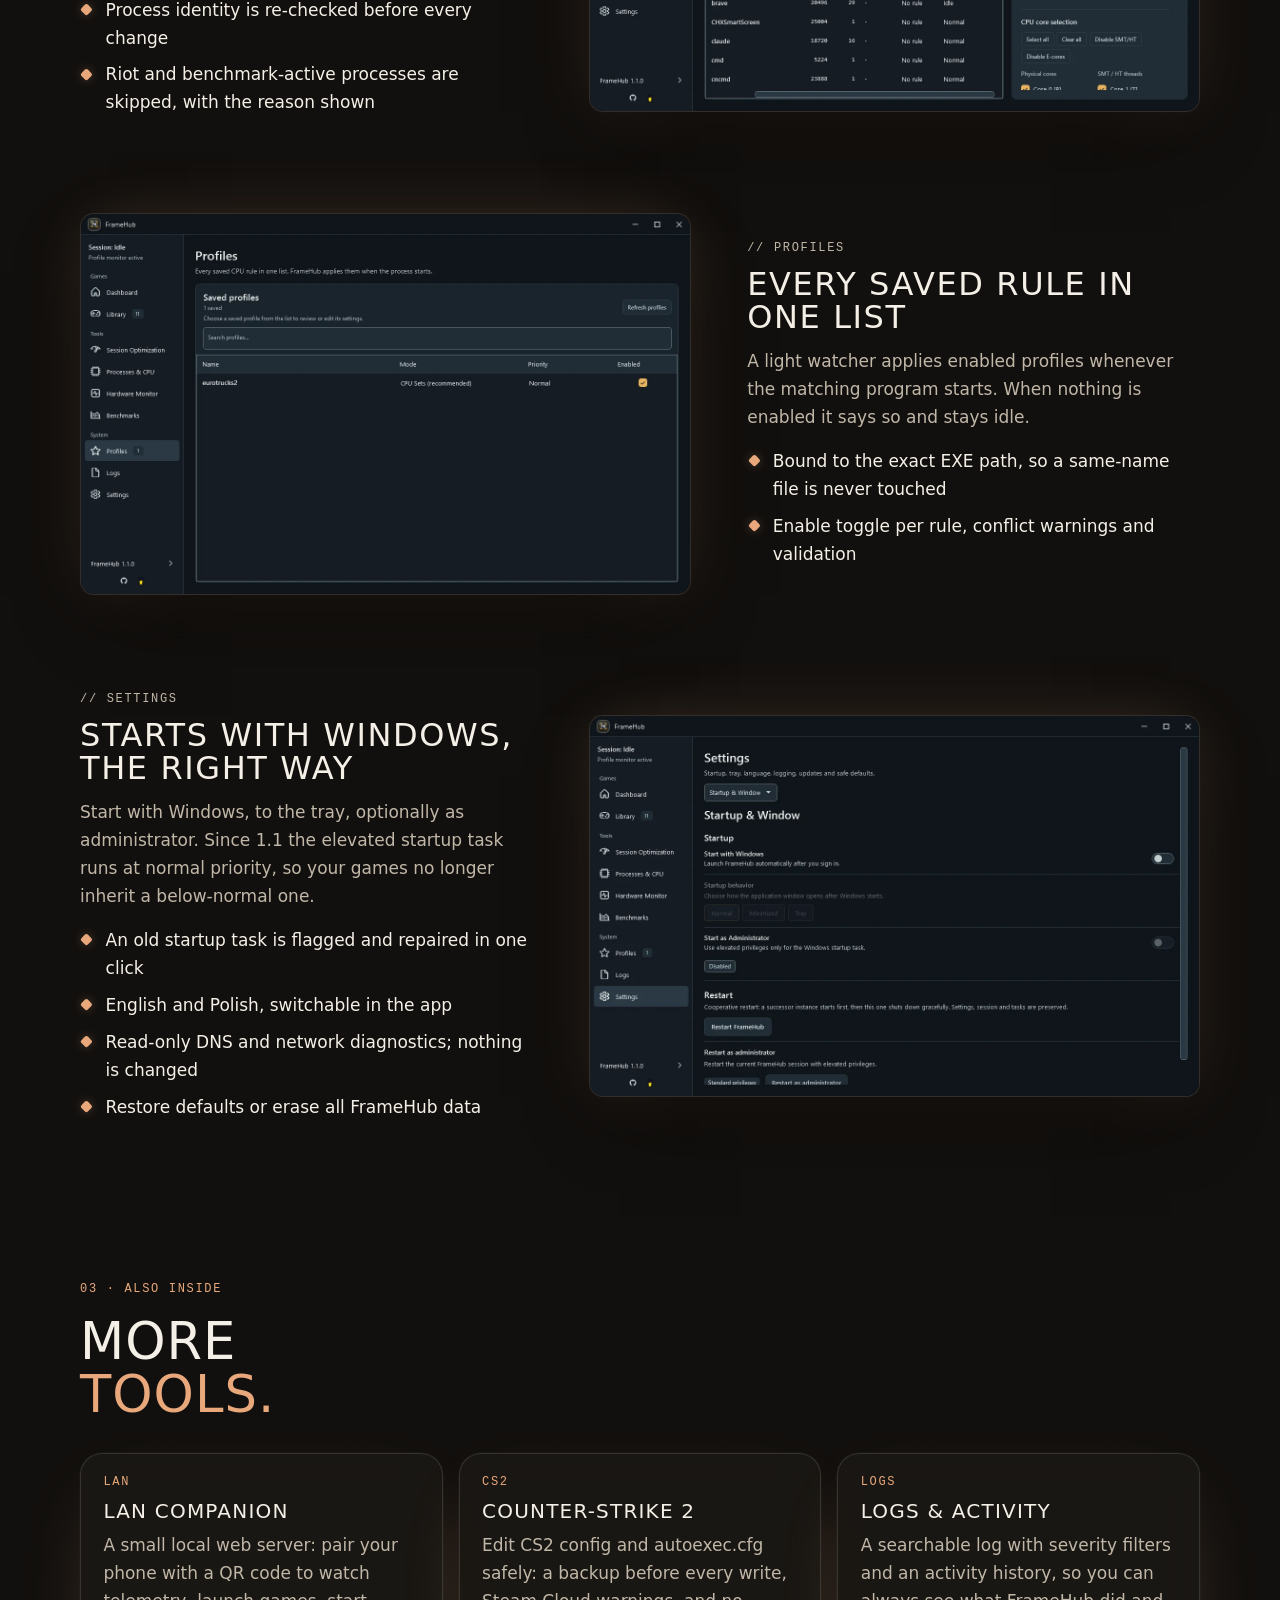
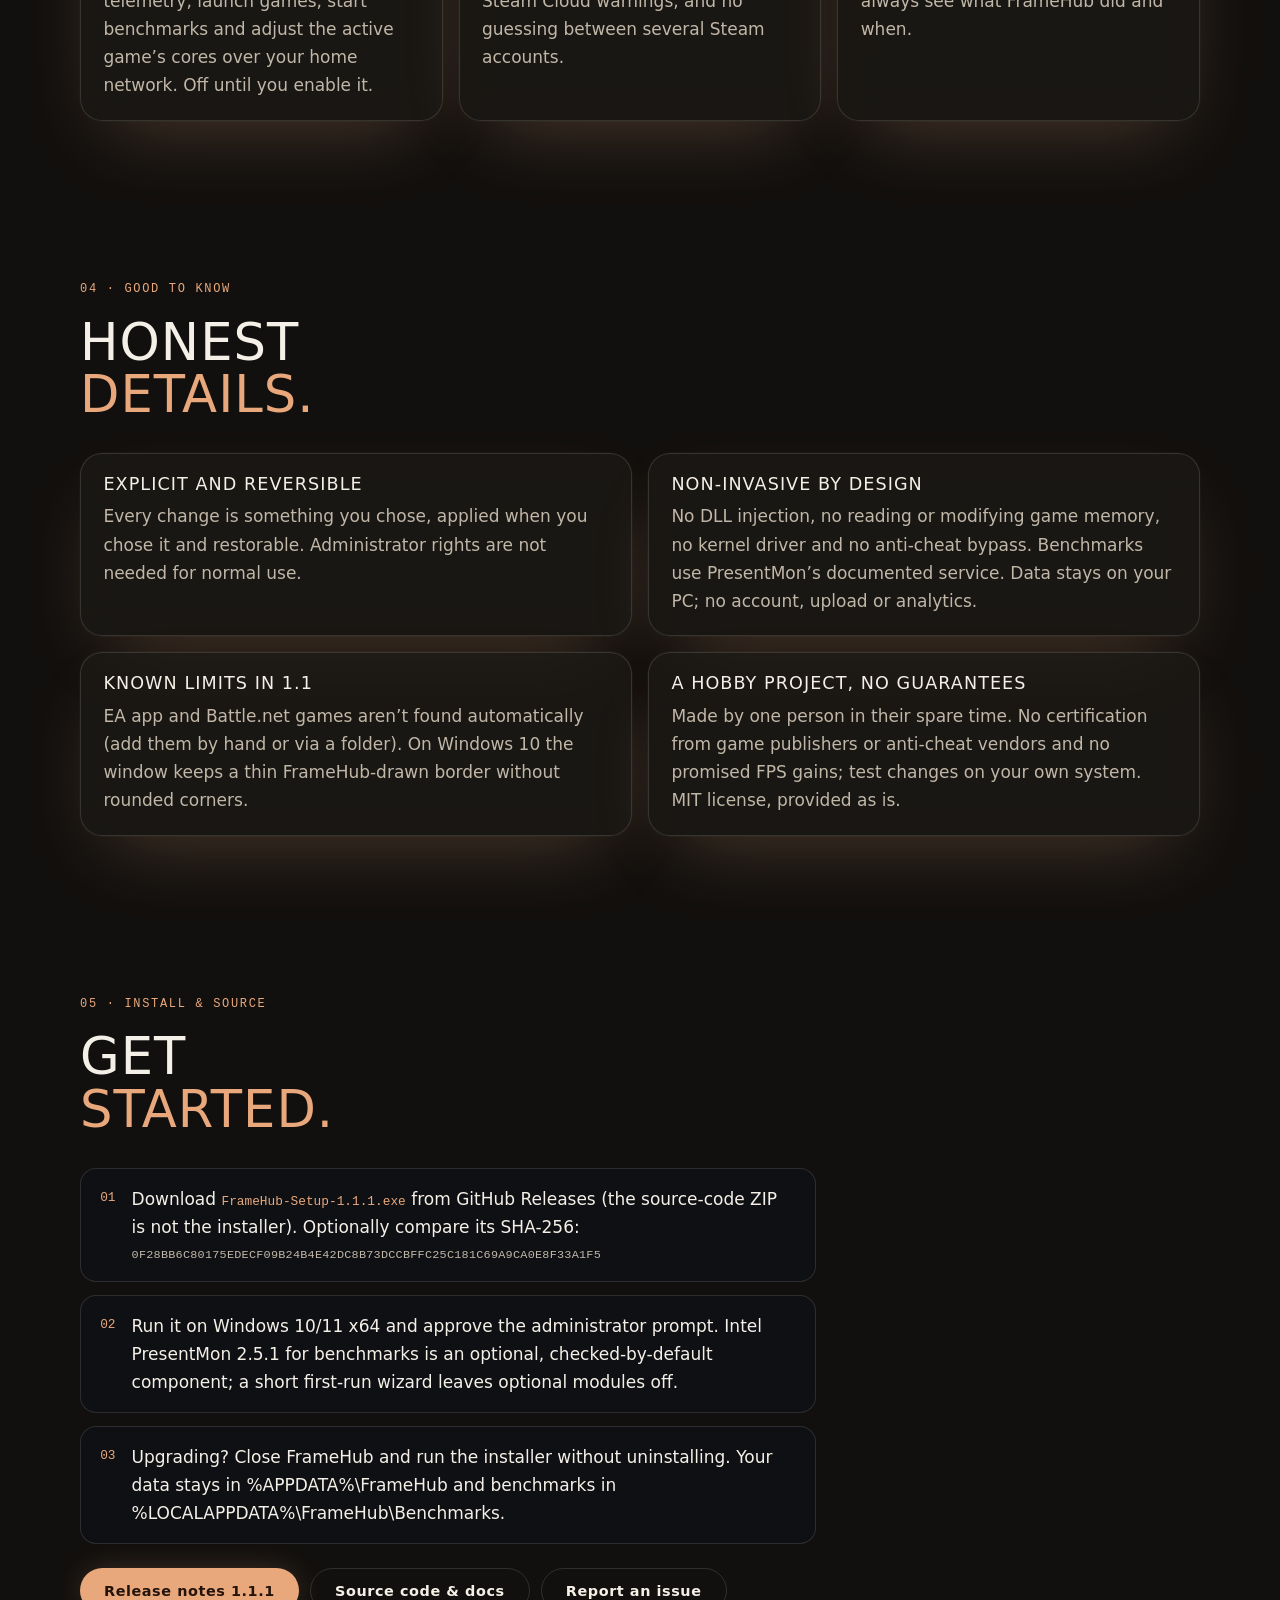
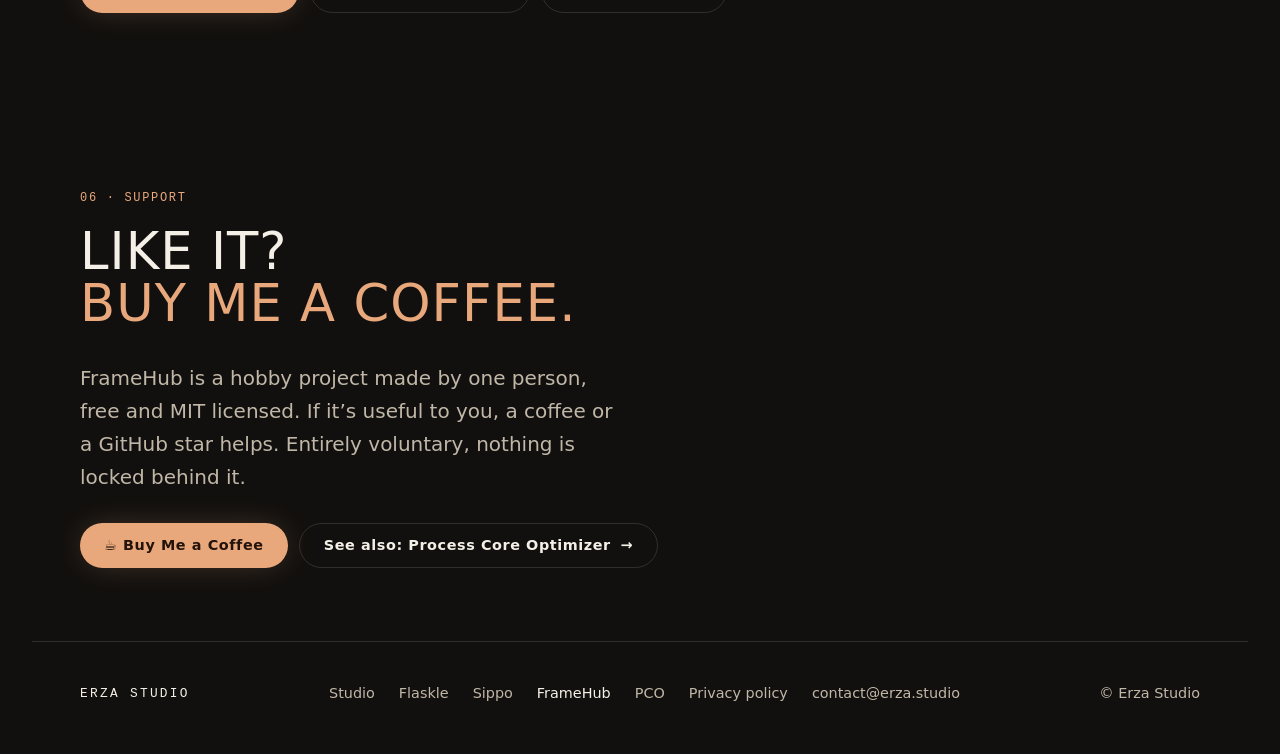
==== commit bacfba9a: "Rename the game to Flaskle: /flaskle/ pages, redirects from /sortpuzzle/ Co-Authored-By: Claude Opus" ====
--- a/framehub/index.html
+++ b/framehub/index.html
@@ -14,7 +14,7 @@
 </head>
 <body class="sub">
 <a class="skip" href="#main"><span data-l="en">Skip to content</span><span data-l="pl">Przejdź do treści</span></a>
-<header class="top"><a class="brand" href="../" aria-label="Erza Studio"><span class="dot" aria-hidden="true"></span>ERZA STUDIO</a><nav aria-label="Main" data-al-en="Main" data-al-pl="Główna"><a href="../">Studio</a><a href="../sortpuzzle/">Sort Puzzle</a><a href="../sippo/">Sippo</a><a href="../framehub/" aria-current="page">FrameHub</a><a href="../pco/">PCO</a></nav><div class="lang" role="group" aria-label="Language" data-al-en="Language" data-al-pl="Język"><button type="button" data-set="en" aria-pressed="true">EN</button><button type="button" data-set="pl" aria-pressed="false">PL</button></div></header>
+<header class="top"><a class="brand" href="../" aria-label="Erza Studio"><span class="dot" aria-hidden="true"></span>ERZA STUDIO</a><nav aria-label="Main" data-al-en="Main" data-al-pl="Główna"><a href="../">Studio</a><a href="../flaskle/">Flaskle</a><a href="../sippo/">Sippo</a><a href="../framehub/" aria-current="page">FrameHub</a><a href="../pco/">PCO</a></nav><div class="lang" role="group" aria-label="Language" data-al-en="Language" data-al-pl="Język"><button type="button" data-set="en" aria-pressed="true">EN</button><button type="button" data-set="pl" aria-pressed="false">PL</button></div></header>
 <main id="main">
 
 <section class="gp-hero app-hero">
@@ -183,7 +183,7 @@
 </section>
 
 </main>
-<footer class="foot"><p class="brand-s">ERZA STUDIO</p><nav aria-label="Footer" data-al-en="Footer" data-al-pl="Stopka"><a href="../">Studio</a><a href="../sortpuzzle/">Sort Puzzle</a><a href="../sippo/">Sippo</a><a href="../framehub/" aria-current="page">FrameHub</a><a href="../pco/">PCO</a><a href="../sortpuzzle/privacy/"><span data-l="en">Privacy policy</span><span data-l="pl">Polityka prywatności</span></a><a href="mailto:contact@erza.studio">contact@erza.studio</a></nav><p class="muted">© Erza Studio</p></footer>
+<footer class="foot"><p class="brand-s">ERZA STUDIO</p><nav aria-label="Footer" data-al-en="Footer" data-al-pl="Stopka"><a href="../">Studio</a><a href="../flaskle/">Flaskle</a><a href="../sippo/">Sippo</a><a href="../framehub/" aria-current="page">FrameHub</a><a href="../pco/">PCO</a><a href="../flaskle/privacy/"><span data-l="en">Privacy policy</span><span data-l="pl">Polityka prywatności</span></a><a href="mailto:contact@erza.studio">contact@erza.studio</a></nav><p class="muted">© Erza Studio</p></footer>
 <script src="../studio.js" defer></script>
 </body>
 </html>
--- a/studio.css
+++ b/studio.css
@@ -228,7 +228,7 @@
 .plist b{font-weight:500}
 .plist em{grid-column:2;font-style:normal;color:var(--muted);font-size:.9rem}
 .pd{width:.6rem;height:.6rem;border-radius:50%;border:1.5px solid var(--accent)}
-.status{max-width:21rem}
+.status{max-width:24rem}
 .proj-grid{display:grid;grid-template-columns:minmax(0,1fr);gap:1.2rem;margin:2rem 0 1.5rem}
 .app-shot.phones{display:flex;justify-content:center;align-items:flex-end;gap:.6rem;aspect-ratio:16/10;background:radial-gradient(ellipse at 50% 120%,rgba(196,132,100,.40),#14110e 70%);padding:1rem 1rem 0}
 .app-shot.phones img{width:auto;height:92%;border-radius:12px 12px 0 0;border:1px solid var(--line);border-bottom:0}
@@ -413,3 +413,51 @@
 @media (max-width:719px){
   .top nav a>span{position:absolute;width:1px;height:1px;padding:0;margin:-1px;overflow:hidden;clip:rect(0 0 0 0);white-space:nowrap;border:0}
 }
+
+/* ===== v4: project carousel (2 items = pair, 3+ = subtle carousel) ===== */
+.carousel{position:relative}
+.carousel::after{content:"";position:absolute;top:0;right:0;width:100px;height:calc(100% - 4rem);pointer-events:none;background:linear-gradient(90deg,transparent,var(--bg) 88%);opacity:0;transition:opacity .3s}
+.carousel.is-scrollable::after{opacity:1}
+.carousel-track{position:relative;display:flex;gap:1.2rem;overflow-x:auto;scroll-snap-type:x mandatory;scrollbar-width:none;padding:.15rem .15rem .4rem}
+.carousel-track::-webkit-scrollbar{display:none}
+.carousel-card{flex:0 0 calc(45% - .6rem);scroll-snap-align:start;transition:opacity .4s,transform .4s}
+.carousel.is-pair .carousel-track{display:grid;grid-template-columns:repeat(2,minmax(0,1fr));overflow:visible}
+.carousel.is-pair .carousel-card{flex:1 1 auto}
+.carousel.is-single .carousel-track{display:block;overflow:visible}
+.carousel.is-single .carousel-card{width:100%}
+.carousel.is-scrollable .carousel-card{opacity:.55;transform:scale(.985)}
+.carousel.is-scrollable .carousel-card.is-active{opacity:1;transform:none}
+.carousel-controls{display:none;align-items:center;justify-content:center;gap:1rem;margin-top:1.1rem}
+.carousel.is-scrollable .carousel-controls{display:flex}
+.carousel-arrow{width:2.4rem;height:2.4rem;padding:0;border-radius:50%;border:1px solid var(--line);background:rgba(255,244,228,.04);color:var(--ink);font:400 1rem var(--sans);cursor:pointer}
+.carousel-arrow:hover{border-color:var(--accent);color:var(--accent)}
+.carousel-dots{display:flex;align-items:center;gap:.75rem}
+.carousel-dot{position:relative;width:1.75rem;height:1.75rem;padding:0;border:0;border-radius:50%;background:transparent;cursor:pointer}
+.carousel-dot::before{content:"";position:absolute;top:50%;left:50%;width:.5rem;height:.5rem;border-radius:50%;background:rgba(255,244,228,.30);transform:translate(-50%,-50%)}
+.carousel-dot[aria-current=true]::before{background:var(--accent);box-shadow:0 0 10px var(--accent-glow)}
+.carousel-note{margin:1.1rem 0 0;color:var(--muted);font-size:.95rem}
+.carousel-note a{color:var(--accent);text-underline-offset:3px}
+.product-visual.desk{padding:1.1rem;display:flex;align-items:center;justify-content:center;background:radial-gradient(ellipse at 50% 118%,rgba(232,168,124,.14),rgba(18,14,10,.65) 64%)}
+.product-visual.desk img{width:100%;height:auto;border-radius:12px;border:1px solid var(--line);box-shadow:0 18px 44px -22px #000}
+@media (max-width:900px){
+  .carousel-track{gap:.9rem}
+  .carousel-card{flex-basis:100%}
+  .carousel.is-pair .carousel-track{grid-template-columns:minmax(0,1fr);gap:1rem}
+  .carousel::after{display:none}
+}
+.carousel.is-scrollable .carousel-card:not(.is-active) .product-body{opacity:0;visibility:hidden;transition:opacity .3s}
+@media (max-width:900px){
+  .carousel{display:flex;flex-direction:column}
+  .carousel-track{order:2}
+  .carousel-controls{order:1;margin:0 0 .9rem}
+}
+.work .carousel{margin-top:1.6rem}
+.status-more{margin-top:1.1rem;padding-top:1rem;border-top:1px solid var(--line)}
+.status-more .label{margin:0 0 .6rem;font-size:.68rem;color:var(--muted);letter-spacing:.12em}
+.status-more .plist{gap:.5rem}
+.status-more .plist li{column-gap:.55rem;align-items:start}
+.status-more .plist .pd{width:.4rem;height:.4rem;margin-top:.4rem;border-color:rgba(255,244,228,.22)}
+.status-more .plist b{font-size:.82rem;font-weight:400;color:var(--muted)}
+.status-more .plist em{font-size:.7rem;color:rgba(193,183,168,.72);margin-top:.1rem}
+.status-more a{text-decoration:none}
+.status-more a:hover b{color:var(--accent)}
